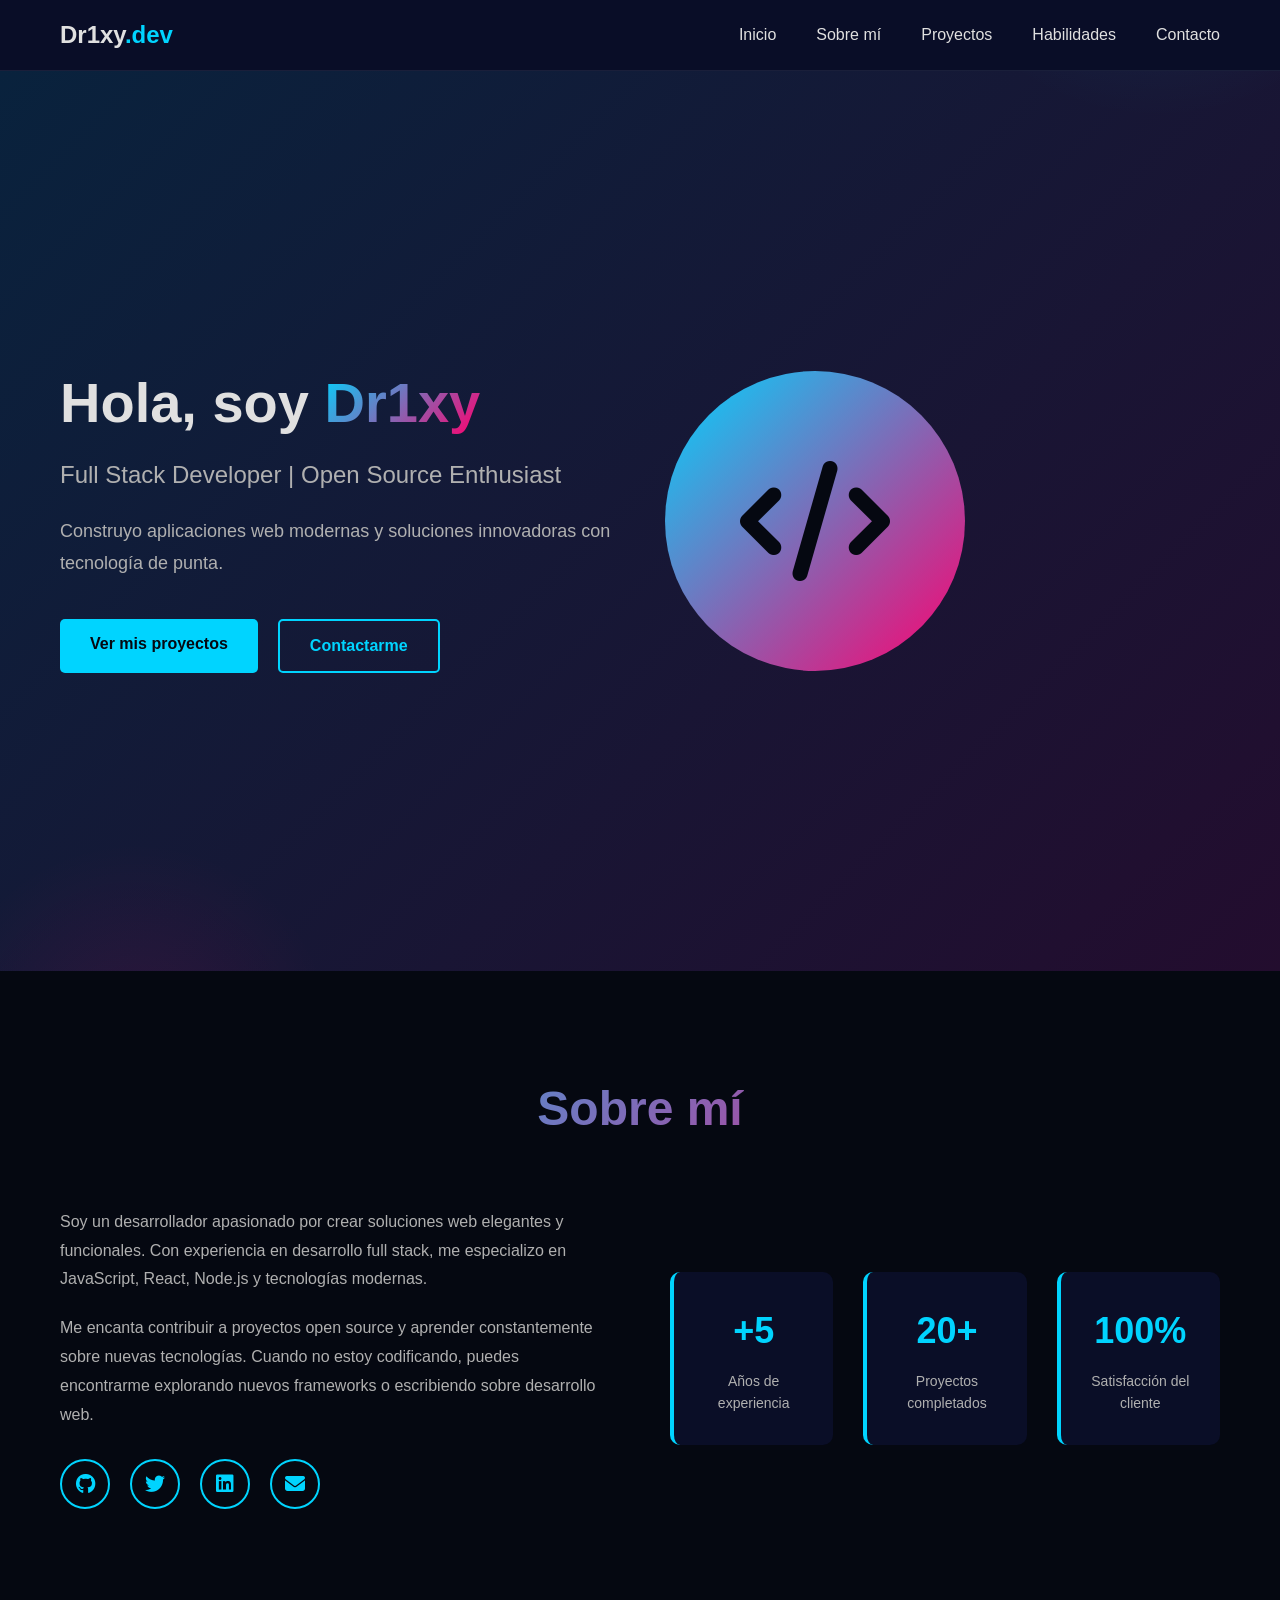
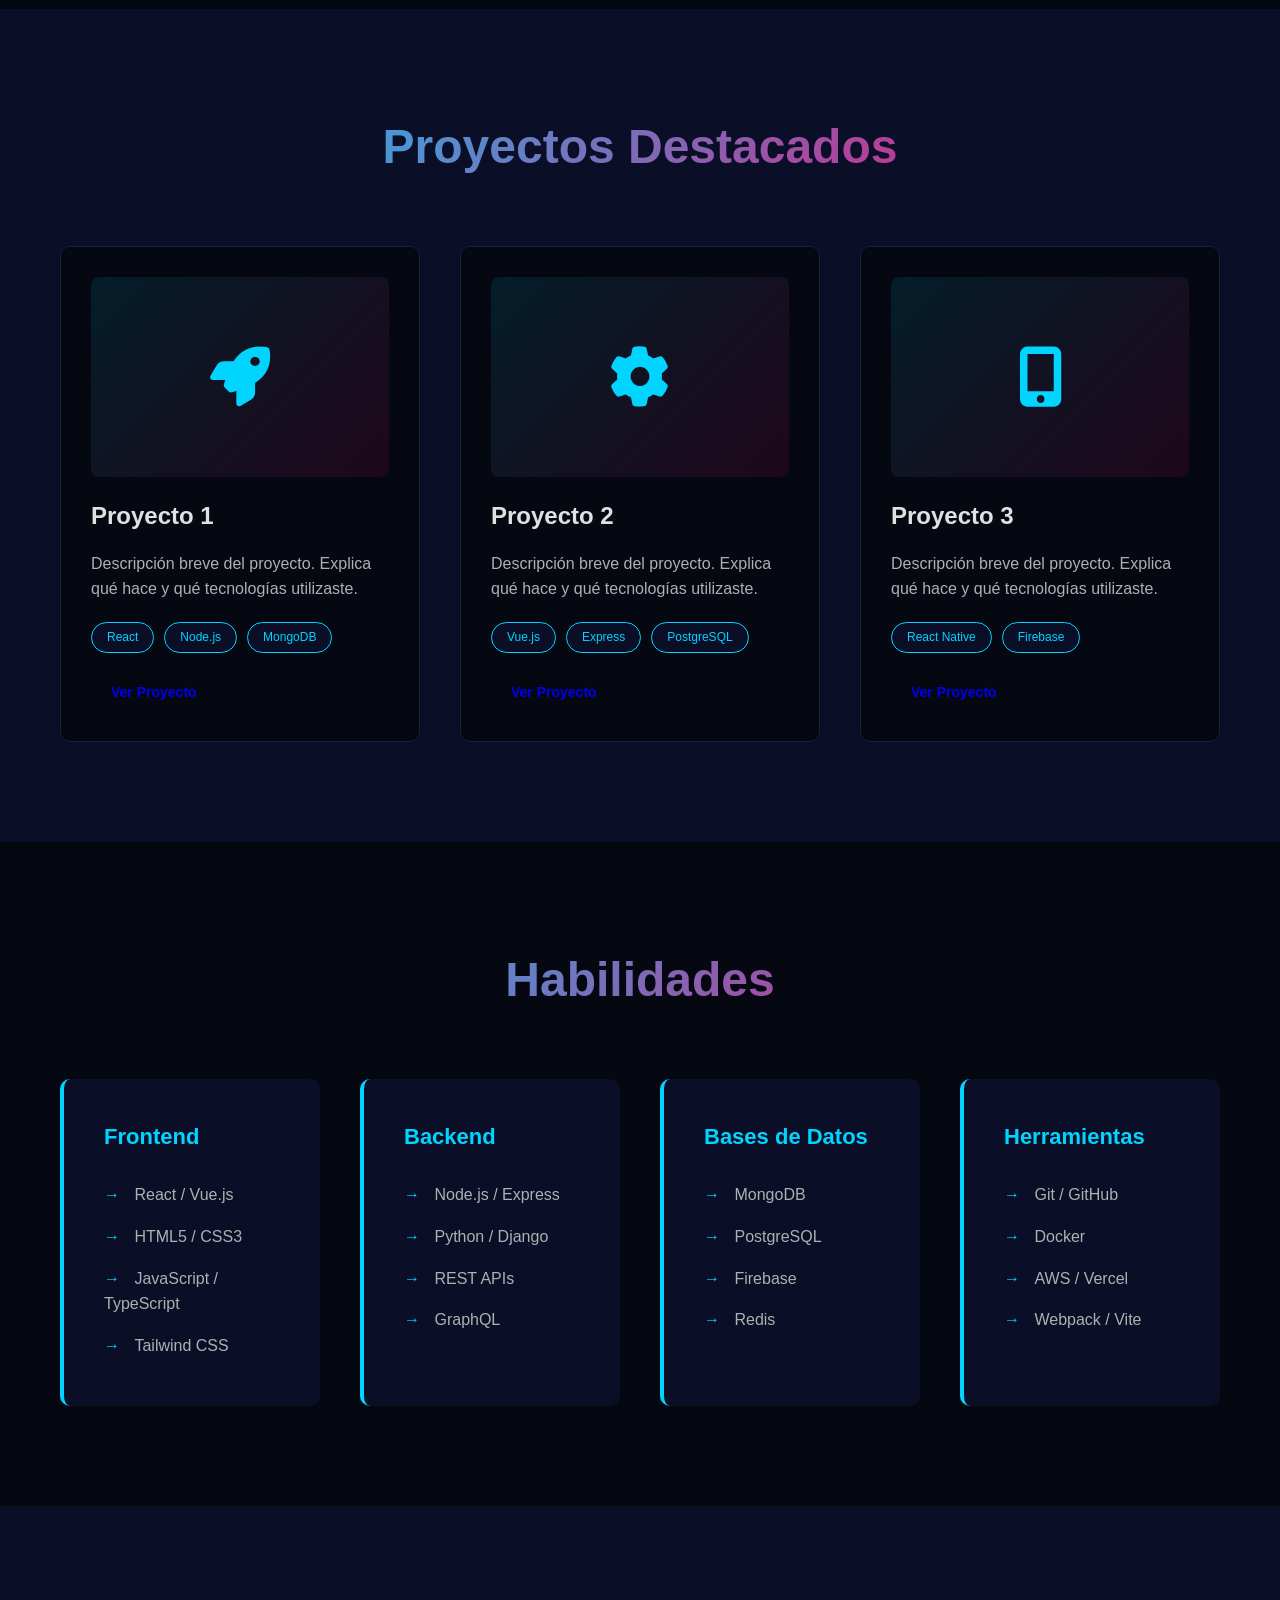
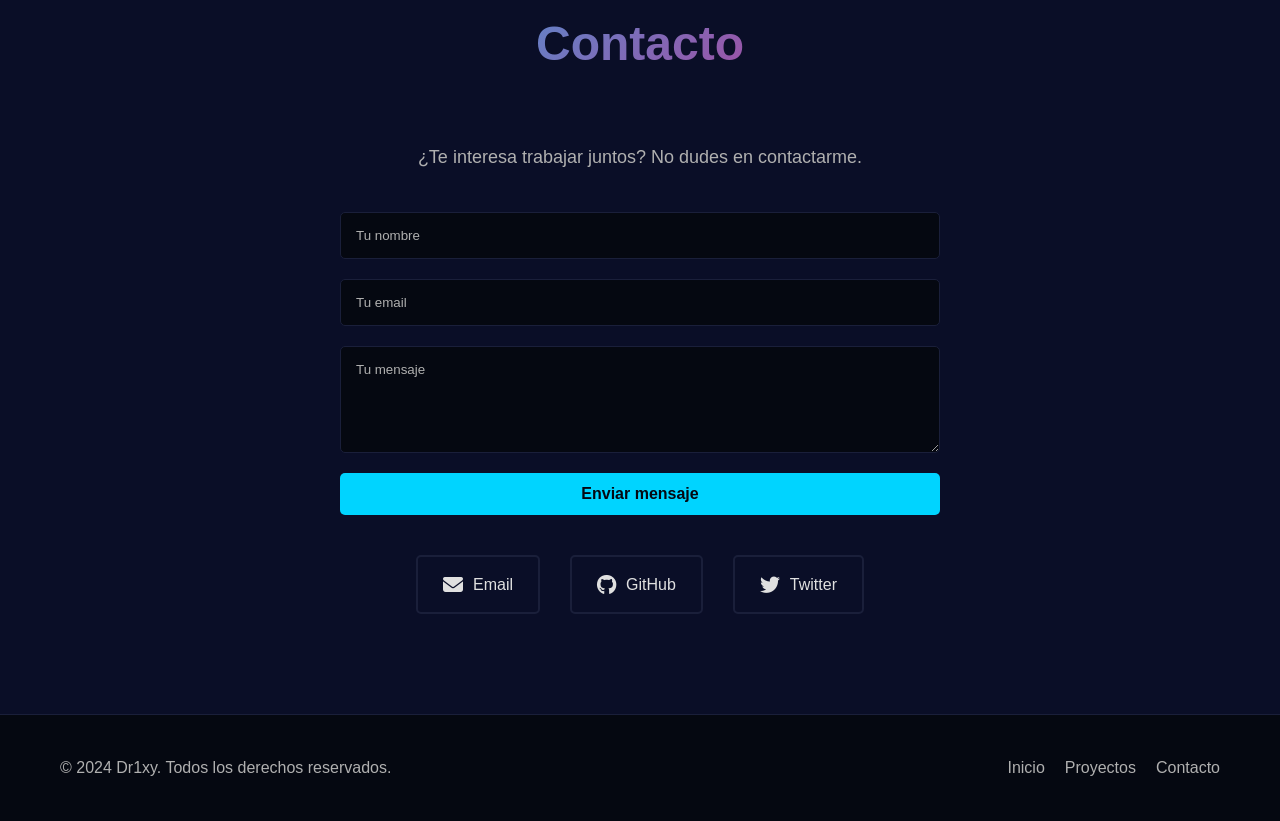
==== index.html @ e3af2b36 "Add main portfolio index.html page" ====
<!DOCTYPE html>
<html lang="es">
<head>
    <meta charset="UTF-8">
    <meta name="viewport" content="width=device-width, initial-scale=1.0">
    <title>Dr1xy - Dev Portfolio</title>
    <link rel="stylesheet" href="styles.css">
    <link rel="stylesheet" href="https://cdnjs.cloudflare.com/ajax/libs/font-awesome/6.4.0/css/all.min.css">
</head>
<body>
    <!-- Navbar -->
    <nav class="navbar">
        <div class="container">
            <div class="logo">
                <a href="#home">Dr1xy<span>.dev</span></a>
            </div>
            <ul class="nav-menu">
                <li><a href="#home">Inicio</a></li>
                <li><a href="#about">Sobre mí</a></li>
                <li><a href="#projects">Proyectos</a></li>
                <li><a href="#skills">Habilidades</a></li>
                <li><a href="#contact">Contacto</a></li>
            </ul>
            <div class="hamburger">
                <span></span>
                <span></span>
                <span></span>
            </div>
        </div>
    </nav>

    <!-- Hero Section -->
    <section id="home" class="hero">
        <div class="container">
            <div class="hero-content">
                <h1>Hola, soy <span>Dr1xy</span></h1>
                <p class="tagline">Full Stack Developer | Open Source Enthusiast</p>
                <p class="description">Construyo aplicaciones web modernas y soluciones innovadoras con tecnología de punta.</p>
                <div class="hero-buttons">
                    <a href="#projects" class="btn btn-primary">Ver mis proyectos</a>
                    <a href="#contact" class="btn btn-secondary">Contactarme</a>
                </div>
            </div>
            <div class="hero-image">
                <div class="avatar">
                    <i class="fas fa-code"></i>
                </div>
            </div>
        </div>
    </section>

    <!-- About Section -->
    <section id="about" class="about">
        <div class="container">
            <h2>Sobre mí</h2>
            <div class="about-content">
                <div class="about-text">
                    <p>Soy un desarrollador apasionado por crear soluciones web elegantes y funcionales. Con experiencia en desarrollo full stack, me especializo en JavaScript, React, Node.js y tecnologías modernas.</p>
                    <p>Me encanta contribuir a proyectos open source y aprender constantemente sobre nuevas tecnologías. Cuando no estoy codificando, puedes encontrarme explorando nuevos frameworks o escribiendo sobre desarrollo web.</p>
                    <div class="social-links">
                        <a href="https://github.com/Dr1xyDev" target="_blank" title="GitHub">
                            <i class="fab fa-github"></i>
                        </a>
                        <a href="https://twitter.com" target="_blank" title="Twitter">
                            <i class="fab fa-twitter"></i>
                        </a>
                        <a href="https://linkedin.com" target="_blank" title="LinkedIn">
                            <i class="fab fa-linkedin"></i>
                        </a>
                        <a href="mailto:tu-email@ejemplo.com" title="Email">
                            <i class="fas fa-envelope"></i>
                        </a>
                    </div>
                </div>
                <div class="about-image">
                    <div class="stats">
                        <div class="stat-item">
                            <h3>+5</h3>
                            <p>Años de experiencia</p>
                        </div>
                        <div class="stat-item">
                            <h3>20+</h3>
                            <p>Proyectos completados</p>
                        </div>
                        <div class="stat-item">
                            <h3>100%</h3>
                            <p>Satisfacción del cliente</p>
                        </div>
                    </div>
                </div>
            </div>
        </div>
    </section>

    <!-- Projects Section -->
    <section id="projects" class="projects">
        <div class="container">
            <h2>Proyectos Destacados</h2>
            <div class="projects-grid">
                <div class="project-card">
                    <div class="project-image">
                        <i class="fas fa-rocket"></i>
                    </div>
                    <h3>Proyecto 1</h3>
                    <p>Descripción breve del proyecto. Explica qué hace y qué tecnologías utilizaste.</p>
                    <div class="project-tags">
                        <span class="tag">React</span>
                        <span class="tag">Node.js</span>
                        <span class="tag">MongoDB</span>
                    </div>
                    <a href="#" class="btn btn-small">Ver Proyecto</a>
                </div>

                <div class="project-card">
                    <div class="project-image">
                        <i class="fas fa-cog"></i>
                    </div>
                    <h3>Proyecto 2</h3>
                    <p>Descripción breve del proyecto. Explica qué hace y qué tecnologías utilizaste.</p>
                    <div class="project-tags">
                        <span class="tag">Vue.js</span>
                        <span class="tag">Express</span>
                        <span class="tag">PostgreSQL</span>
                    </div>
                    <a href="#" class="btn btn-small">Ver Proyecto</a>
                </div>

                <div class="project-card">
                    <div class="project-image">
                        <i class="fas fa-mobile-alt"></i>
                    </div>
                    <h3>Proyecto 3</h3>
                    <p>Descripción breve del proyecto. Explica qué hace y qué tecnologías utilizaste.</p>
                    <div class="project-tags">
                        <span class="tag">React Native</span>
                        <span class="tag">Firebase</span>
                    </div>
                    <a href="#" class="btn btn-small">Ver Proyecto</a>
                </div>
            </div>
        </div>
    </section>

    <!-- Skills Section -->
    <section id="skills" class="skills">
        <div class="container">
            <h2>Habilidades</h2>
            <div class="skills-grid">
                <div class="skill-category">
                    <h3>Frontend</h3>
                    <ul>
                        <li>React / Vue.js</li>
                        <li>HTML5 / CSS3</li>
                        <li>JavaScript / TypeScript</li>
                        <li>Tailwind CSS</li>
                    </ul>
                </div>
                <div class="skill-category">
                    <h3>Backend</h3>
                    <ul>
                        <li>Node.js / Express</li>
                        <li>Python / Django</li>
                        <li>REST APIs</li>
                        <li>GraphQL</li>
                    </ul>
                </div>
                <div class="skill-category">
                    <h3>Bases de Datos</h3>
                    <ul>
                        <li>MongoDB</li>
                        <li>PostgreSQL</li>
                        <li>Firebase</li>
                        <li>Redis</li>
                    </ul>
                </div>
                <div class="skill-category">
                    <h3>Herramientas</h3>
                    <ul>
                        <li>Git / GitHub</li>
                        <li>Docker</li>
                        <li>AWS / Vercel</li>
                        <li>Webpack / Vite</li>
                    </ul>
                </div>
            </div>
        </div>
    </section>

    <!-- Contact Section -->
    <section id="contact" class="contact">
        <div class="container">
            <h2>Contacto</h2>
            <div class="contact-content">
                <p>¿Te interesa trabajar juntos? No dudes en contactarme.</p>
                <form class="contact-form" id="contactForm">
                    <input type="text" placeholder="Tu nombre" required>
                    <input type="email" placeholder="Tu email" required>
                    <textarea placeholder="Tu mensaje" rows="5" required></textarea>
                    <button type="submit" class="btn btn-primary">Enviar mensaje</button>
                </form>
                <div class="contact-links">
                    <a href="mailto:tu-email@ejemplo.com">
                        <i class="fas fa-envelope"></i> Email
                    </a>
                    <a href="https://github.com/Dr1xyDev" target="_blank">
                        <i class="fab fa-github"></i> GitHub
                    </a>
                    <a href="https://twitter.com" target="_blank">
                        <i class="fab fa-twitter"></i> Twitter
                    </a>
                </div>
            </div>
        </div>
    </section>

    <!-- Footer -->
    <footer class="footer">
        <div class="container">
            <p>&copy; 2024 Dr1xy. Todos los derechos reservados.</p>
            <div class="footer-links">
                <a href="#home">Inicio</a>
                <a href="#projects">Proyectos</a>
                <a href="#contact">Contacto</a>
            </div>
        </div>
    </footer>

    <script src="script.js"></script>
</body>
</html>
---- styles.css ----
/* Root Variables */
:root {
    --primary-color: #00d4ff;
    --secondary-color: #ff006e;
    --dark-bg: #0a0e27;
    --darker-bg: #050811;
    --text-light: #e0e0e0;
    --text-lighter: #b0b0b0;
    --border-color: #1a1f3a;
    --accent: #00d4ff;
    --transition: all 0.3s ease;
}

/* Reset */
* {
    margin: 0;
    padding: 0;
    box-sizing: border-box;
}

html {
    scroll-behavior: smooth;
}

body {
    font-family: 'Segoe UI', Tahoma, Geneva, Verdana, sans-serif;
    background-color: var(--dark-bg);
    color: var(--text-light);
    line-height: 1.6;
    overflow-x: hidden;
}

.container {
    max-width: 1200px;
    margin: 0 auto;
    padding: 0 20px;
}

/* Navbar */
.navbar {
    background: rgba(10, 14, 39, 0.95);
    backdrop-filter: blur(10px);
    border-bottom: 1px solid var(--border-color);
    position: sticky;
    top: 0;
    z-index: 100;
}

.navbar .container {
    display: flex;
    justify-content: space-between;
    align-items: center;
    height: 70px;
}

.logo a {
    font-size: 24px;
    font-weight: bold;
    color: var(--text-light);
    text-decoration: none;
    transition: var(--transition);
}

.logo a span {
    color: var(--primary-color);
}

.logo a:hover {
    color: var(--primary-color);
}

.nav-menu {
    display: flex;
    list-style: none;
    gap: 40px;
}

.nav-menu a {
    color: var(--text-light);
    text-decoration: none;
    transition: var(--transition);
    position: relative;
}

.nav-menu a:hover {
    color: var(--primary-color);
}

.nav-menu a::after {
    content: '';
    position: absolute;
    bottom: -5px;
    left: 0;
    width: 0;
    height: 2px;
    background-color: var(--primary-color);
    transition: var(--transition);
}

.nav-menu a:hover::after {
    width: 100%;
}

.hamburger {
    display: none;
    flex-direction: column;
    cursor: pointer;
}

.hamburger span {
    width: 25px;
    height: 3px;
    background-color: var(--primary-color);
    margin: 5px 0;
    transition: var(--transition);
    border-radius: 3px;
}

/* Hero Section */
.hero {
    min-height: 100vh;
    display: flex;
    align-items: center;
    padding: 100px 0;
    background: linear-gradient(135deg, rgba(0, 212, 255, 0.1) 0%, rgba(255, 0, 110, 0.1) 100%);
    position: relative;
    overflow: hidden;
}

.hero::before {
    content: '';
    position: absolute;
    top: -50%;
    right: -10%;
    width: 500px;
    height: 500px;
    background: radial-gradient(circle, rgba(0, 212, 255, 0.1) 0%, transparent 70%);
    border-radius: 50%;
    animation: float 6s ease-in-out infinite;
}

.hero::after {
    content: '';
    position: absolute;
    bottom: -30%;
    left: -5%;
    width: 400px;
    height: 400px;
    background: radial-gradient(circle, rgba(255, 0, 110, 0.1) 0%, transparent 70%);
    border-radius: 50%;
    animation: float 8s ease-in-out infinite reverse;
}

.hero .container {
    display: grid;
    grid-template-columns: 1fr 1fr;
    align-items: center;
    gap: 50px;
    position: relative;
    z-index: 1;
}

.hero-content h1 {
    font-size: 56px;
    margin-bottom: 20px;
    line-height: 1.2;
}

.hero-content h1 span {
    background: linear-gradient(135deg, var(--primary-color), var(--secondary-color));
    -webkit-background-clip: text;
    -webkit-text-fill-color: transparent;
    background-clip: text;
}

.tagline {
    font-size: 24px;
    color: var(--text-lighter);
    margin-bottom: 20px;
}

.description {
    font-size: 18px;
    color: var(--text-lighter);
    margin-bottom: 40px;
    line-height: 1.8;
}

.hero-buttons {
    display: flex;
    gap: 20px;
    flex-wrap: wrap;
}

.btn {
    padding: 12px 30px;
    font-size: 16px;
    border: none;
    border-radius: 5px;
    cursor: pointer;
    text-decoration: none;
    transition: var(--transition);
    display: inline-block;
    font-weight: 600;
}

.btn-primary {
    background-color: var(--primary-color);
    color: var(--darker-bg);
}

.btn-primary:hover {
    transform: translateY(-3px);
    box-shadow: 0 10px 30px rgba(0, 212, 255, 0.3);
}

.btn-secondary {
    background-color: transparent;
    color: var(--primary-color);
    border: 2px solid var(--primary-color);
}

.btn-secondary:hover {
    background-color: var(--primary-color);
    color: var(--darker-bg);
    transform: translateY(-3px);
}

.btn-small {
    padding: 8px 20px;
    font-size: 14px;
}

.avatar {
    width: 300px;
    height: 300px;
    background: linear-gradient(135deg, var(--primary-color), var(--secondary-color));
    border-radius: 50%;
    display: flex;
    align-items: center;
    justify-content: center;
    font-size: 120px;
    color: var(--darker-bg);
    animation: float 3s ease-in-out infinite;
}

@keyframes float {
    0%, 100% { transform: translateY(0px); }
    50% { transform: translateY(-20px); }
}

/* About Section */
.about {
    padding: 100px 0;
    background-color: var(--darker-bg);
}

.about .container > h2,
.projects .container > h2,
.skills .container > h2,
.contact .container > h2 {
    font-size: 48px;
    margin-bottom: 60px;
    text-align: center;
    background: linear-gradient(135deg, var(--primary-color), var(--secondary-color));
    -webkit-background-clip: text;
    -webkit-text-fill-color: transparent;
    background-clip: text;
}

.about-content {
    display: grid;
    grid-template-columns: 1fr 1fr;
    gap: 60px;
    align-items: center;
}

.about-text p {
    font-size: 16px;
    color: var(--text-lighter);
    margin-bottom: 20px;
    line-height: 1.8;
}

.social-links {
    display: flex;
    gap: 20px;
    margin-top: 30px;
}

.social-links a {
    width: 50px;
    height: 50px;
    border: 2px solid var(--primary-color);
    border-radius: 50%;
    display: flex;
    align-items: center;
    justify-content: center;
    color: var(--primary-color);
    transition: var(--transition);
    text-decoration: none;
    font-size: 20px;
}

.social-links a:hover {
    background-color: var(--primary-color);
    color: var(--darker-bg);
    transform: translateY(-5px);
}

.stats {
    display: grid;
    grid-template-columns: 1fr 1fr 1fr;
    gap: 30px;
}

.stat-item {
    background-color: var(--dark-bg);
    padding: 30px;
    border-radius: 10px;
    border-left: 4px solid var(--primary-color);
    text-align: center;
}

.stat-item h3 {
    font-size: 36px;
    color: var(--primary-color);
    margin-bottom: 10px;
}

.stat-item p {
    color: var(--text-lighter);
    font-size: 14px;
}

/* Projects Section */
.projects {
    padding: 100px 0;
    background-color: var(--dark-bg);
}

.projects-grid {
    display: grid;
    grid-template-columns: repeat(auto-fit, minmax(300px, 1fr));
    gap: 40px;
}

.project-card {
    background-color: var(--darker-bg);
    border: 1px solid var(--border-color);
    border-radius: 10px;
    padding: 30px;
    transition: var(--transition);
    display: flex;
    flex-direction: column;
}

.project-card:hover {
    border-color: var(--primary-color);
    transform: translateY(-10px);
    box-shadow: 0 20px 40px rgba(0, 212, 255, 0.2);
}

.project-image {
    width: 100%;
    height: 200px;
    background: linear-gradient(135deg, rgba(0, 212, 255, 0.1), rgba(255, 0, 110, 0.1));
    border-radius: 8px;
    display: flex;
    align-items: center;
    justify-content: center;
    font-size: 60px;
    color: var(--primary-color);
    margin-bottom: 20px;
}

.project-card h3 {
    font-size: 24px;
    margin-bottom: 15px;
    color: var(--text-light);
}

.project-card p {
    color: var(--text-lighter);
    margin-bottom: 20px;
    flex-grow: 1;
}

.project-tags {
    display: flex;
    flex-wrap: wrap;
    gap: 10px;
    margin-bottom: 20px;
}

.tag {
    background-color: var(--dark-bg);
    color: var(--primary-color);
    padding: 5px 15px;
    border-radius: 20px;
    font-size: 12px;
    border: 1px solid var(--primary-color);
}

/* Skills Section */
.skills {
    padding: 100px 0;
    background-color: var(--darker-bg);
}

.skills-grid {
    display: grid;
    grid-template-columns: repeat(auto-fit, minmax(250px, 1fr));
    gap: 40px;
}

.skill-category {
    background-color: var(--dark-bg);
    padding: 40px;
    border-radius: 10px;
    border-left: 4px solid var(--primary-color);
}

.skill-category h3 {
    font-size: 22px;
    margin-bottom: 20px;
    color: var(--primary-color);
}

.skill-category ul {
    list-style: none;
}

.skill-category li {
    color: var(--text-lighter);
    padding: 8px 0;
    font-size: 16px;
    transition: var(--transition);
}

.skill-category li:before {
    content: '→ ';
    color: var(--primary-color);
    font-weight: bold;
    margin-right: 10px;
}

.skill-category li:hover {
    color: var(--primary-color);
    padding-left: 10px;
}

/* Contact Section */
.contact {
    padding: 100px 0;
    background-color: var(--dark-bg);
}

.contact-content {
    max-width: 600px;
    margin: 0 auto;
    text-align: center;
}

.contact-content > p {
    font-size: 18px;
    color: var(--text-lighter);
    margin-bottom: 40px;
}

.contact-form {
    display: flex;
    flex-direction: column;
    gap: 20px;
    margin-bottom: 40px;
}

.contact-form input,
.contact-form textarea {
    background-color: var(--darker-bg);
    border: 1px solid var(--border-color);
    color: var(--text-light);
    padding: 15px;
    border-radius: 5px;
    font-family: inherit;
    transition: var(--transition);
}

.contact-form input:focus,
.contact-form textarea:focus {
    outline: none;
    border-color: var(--primary-color);
    box-shadow: 0 0 20px rgba(0, 212, 255, 0.2);
}

.contact-form input::placeholder,
.contact-form textarea::placeholder {
    color: var(--text-lighter);
}

.contact-links {
    display: flex;
    justify-content: center;
    gap: 30px;
    flex-wrap: wrap;
}

.contact-links a {
    color: var(--text-light);
    text-decoration: none;
    display: flex;
    align-items: center;
    gap: 10px;
    padding: 15px 25px;
    border: 2px solid var(--border-color);
    border-radius: 5px;
    transition: var(--transition);
}

.contact-links a:hover {
    border-color: var(--primary-color);
    color: var(--primary-color);
    transform: translateY(-3px);
}

.contact-links i {
    font-size: 20px;
}

/* Footer */
.footer {
    background-color: var(--darker-bg);
    border-top: 1px solid var(--border-color);
    padding: 40px 0;
    text-align: center;
}

.footer .container {
    display: flex;
    justify-content: space-between;
    align-items: center;
    flex-wrap: wrap;
    gap: 20px;
}

.footer p {
    color: var(--text-lighter);
}

.footer-links {
    display: flex;
    gap: 20px;
}

.footer-links a {
    color: var(--text-lighter);
    text-decoration: none;
    transition: var(--transition);
}

.footer-links a:hover {
    color: var(--primary-color);
}

/* Responsive Design */
@media (max-width: 768px) {
    .nav-menu {
        gap: 20px;
    }

    .nav-menu a {
        font-size: 14px;
    }

    .hero .container,
    .about-content {
        grid-template-columns: 1fr;
    }

    .hero-content h1 {
        font-size: 40px;
    }

    .tagline {
        font-size: 20px;
    }

    .avatar {
        width: 250px;
        height: 250px;
        font-size: 80px;
    }

    .about .container > h2,
    .projects .container > h2,
    .skills .container > h2,
    .contact .container > h2 {
        font-size: 36px;
    }

    .stats {
        grid-template-columns: 1fr;
    }

    .projects-grid {
        grid-template-columns: 1fr;
    }

    .hero-buttons {
        flex-direction: column;
    }

    .btn {
        width: 100%;
        text-align: center;
    }

    .footer .container {
        flex-direction: column;
    }

    .footer-links {
        width: 100%;
        justify-content: center;
    }
}

@media (max-width: 480px) {
    .hero-content h1 {
        font-size: 32px;
    }

    .tagline {
        font-size: 18px;
    }

    .avatar {
        width: 200px;
        height: 200px;
        font-size: 60px;
    }

    .nav-menu {
        display: none;
    }

    .hamburger {
        display: flex;
    }

    .description {
        font-size: 16px;
    }

    .social-links {
        gap: 15px;
    }

    .social-links a {
        width: 45px;
        height: 45px;
        font-size: 18px;
    }
}
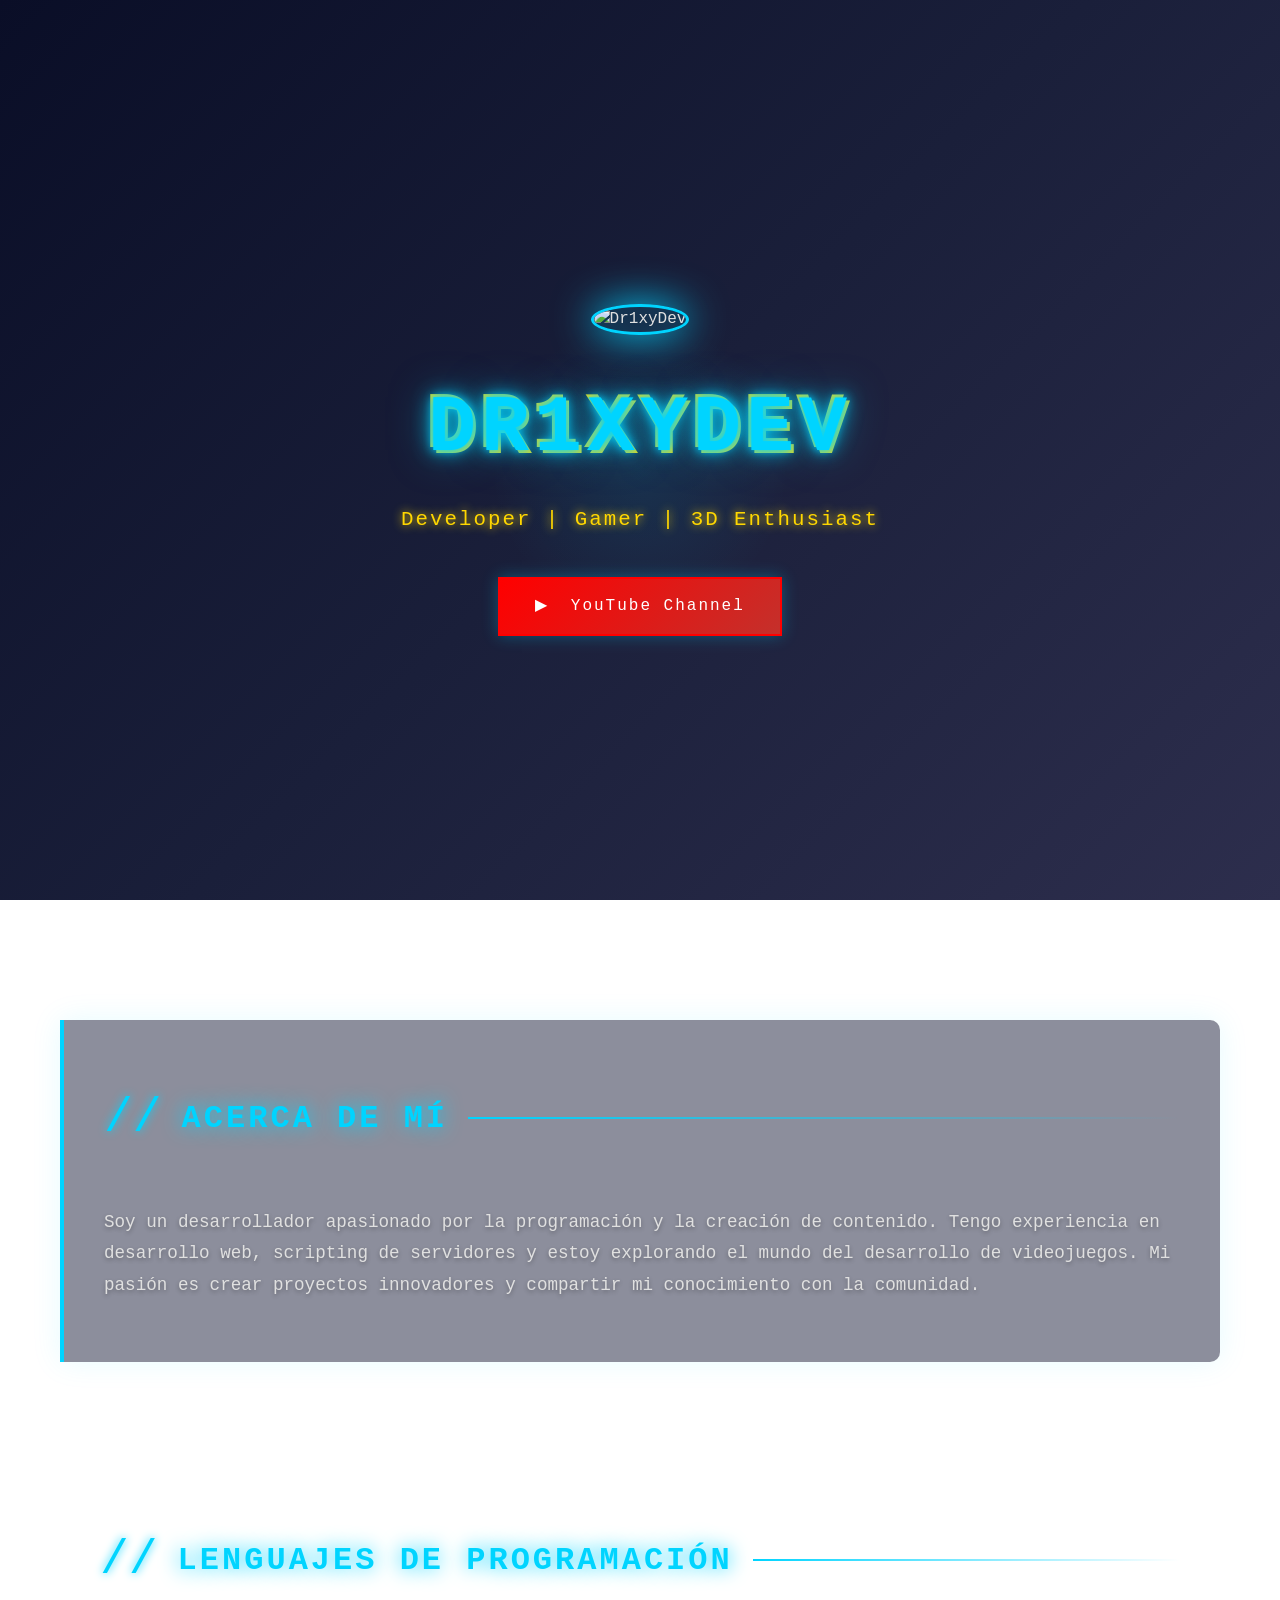
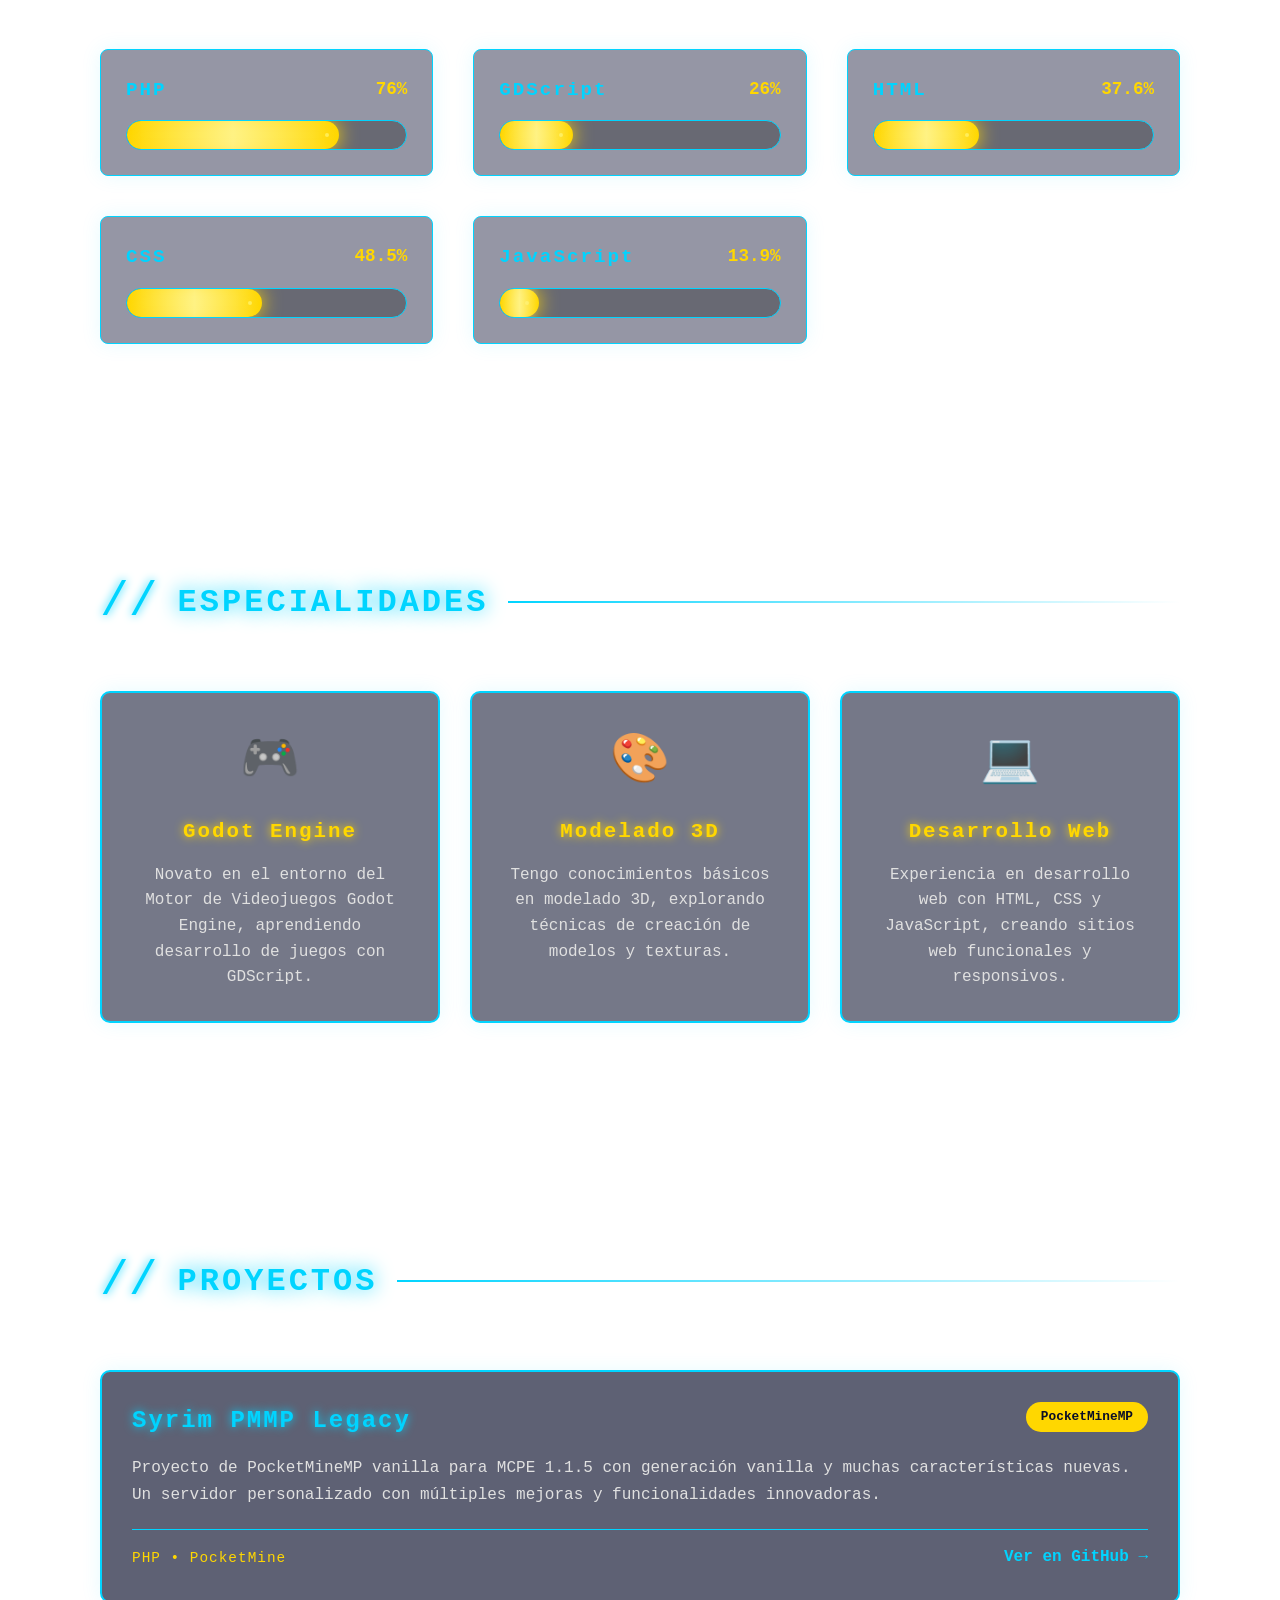
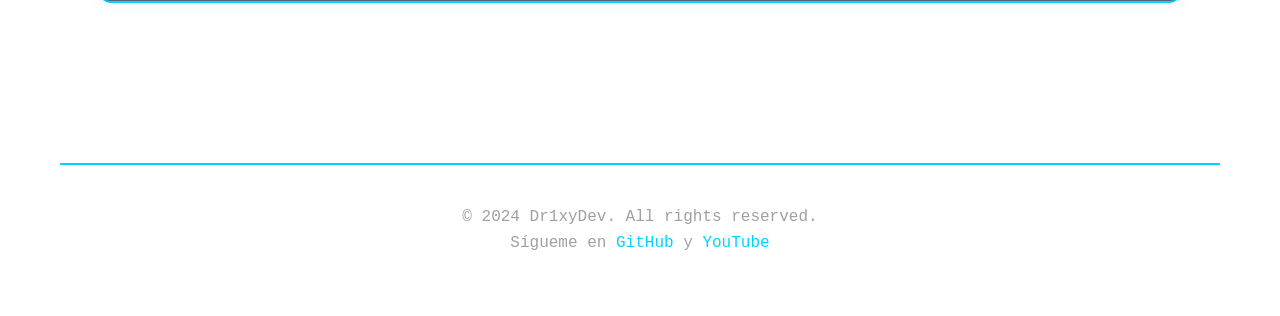
==== commit fc107387: "Create Dr1xyDev Dev Portfolio with cyberpunk theme and animations" ====
--- a/index.html
+++ b/index.html
@@ -3,228 +3,182 @@
 <head>
     <meta charset="UTF-8">
     <meta name="viewport" content="width=device-width, initial-scale=1.0">
-    <title>Dr1xy - Dev Portfolio</title>
+    <title>Dr1xyDev - Dev Portfolio</title>
     <link rel="stylesheet" href="styles.css">
-    <link rel="stylesheet" href="https://cdnjs.cloudflare.com/ajax/libs/font-awesome/6.4.0/css/all.min.css">
 </head>
 <body>
-    <!-- Navbar -->
-    <nav class="navbar">
-        <div class="container">
-            <div class="logo">
-                <a href="#home">Dr1xy<span>.dev</span></a>
-            </div>
-            <ul class="nav-menu">
-                <li><a href="#home">Inicio</a></li>
-                <li><a href="#about">Sobre mí</a></li>
-                <li><a href="#projects">Proyectos</a></li>
-                <li><a href="#skills">Habilidades</a></li>
-                <li><a href="#contact">Contacto</a></li>
-            </ul>
-            <div class="hamburger">
+    <!-- Loading Screen -->
+    <div class="loading-screen" id="loadingScreen">
+        <div class="loading-container">
+            <div class="loading-text">Cargando :)....</div>
+            <div class="loading-dots">
                 <span></span>
                 <span></span>
                 <span></span>
             </div>
         </div>
-    </nav>
+    </div>
 
-    <!-- Hero Section -->
-    <section id="home" class="hero">
-        <div class="container">
+    <!-- Main Content -->
+    <div class="container" id="mainContent" style="opacity: 0;">
+        <!-- Header/Hero Section -->
+        <header class="hero">
             <div class="hero-content">
-                <h1>Hola, soy <span>Dr1xy</span></h1>
-                <p class="tagline">Full Stack Developer | Open Source Enthusiast</p>
-                <p class="description">Construyo aplicaciones web modernas y soluciones innovadoras con tecnología de punta.</p>
-                <div class="hero-buttons">
-                    <a href="#projects" class="btn btn-primary">Ver mis proyectos</a>
-                    <a href="#contact" class="btn btn-secondary">Contactarme</a>
+                <div class="profile-section">
+                    <img src="https://avatars.githubusercontent.com/u/93453212?v=4" alt="Dr1xyDev" class="profile-pic">
+                    <h1 class="cyberpunk-title">DR1XYDEV</h1>
+                    <p class="subtitle">Developer | Gamer | 3D Enthusiast</p>
+                </div>
+                
+                <div class="social-buttons">
+                    <a href="https://www.youtube.com/@Dr1xyDev" target="_blank" class="btn youtube-btn">
+                        <span class="btn-icon">▶</span>
+                        YouTube Channel
+                    </a>
                 </div>
             </div>
-            <div class="hero-image">
-                <div class="avatar">
-                    <i class="fas fa-code"></i>
-                </div>
+        </header>
+
+        <!-- About Section -->
+        <section class="about" id="about">
+            <div class="section-title">
+                <span class="title-prefix">//</span>
+                <h2>ACERCA DE MÍ</h2>
             </div>
-        </div>
-    </section>
+            <div class="about-content">
+                <p>Soy un desarrollador apasionado por la programación y la creación de contenido. Tengo experiencia en desarrollo web, scripting de servidores y estoy explorando el mundo del desarrollo de videojuegos. Mi pasión es crear proyectos innovadores y compartir mi conocimiento con la comunidad.</p>
+            </div>
+        </section>
 
-    <!-- About Section -->
-    <section id="about" class="about">
-        <div class="container">
-            <h2>Sobre mí</h2>
-            <div class="about-content">
-                <div class="about-text">
-                    <p>Soy un desarrollador apasionado por crear soluciones web elegantes y funcionales. Con experiencia en desarrollo full stack, me especializo en JavaScript, React, Node.js y tecnologías modernas.</p>
-                    <p>Me encanta contribuir a proyectos open source y aprender constantemente sobre nuevas tecnologías. Cuando no estoy codificando, puedes encontrarme explorando nuevos frameworks o escribiendo sobre desarrollo web.</p>
-                    <div class="social-links">
-                        <a href="https://github.com/Dr1xyDev" target="_blank" title="GitHub">
-                            <i class="fab fa-github"></i>
-                        </a>
-                        <a href="https://twitter.com" target="_blank" title="Twitter">
-                            <i class="fab fa-twitter"></i>
-                        </a>
-                        <a href="https://linkedin.com" target="_blank" title="LinkedIn">
-                            <i class="fab fa-linkedin"></i>
-                        </a>
-                        <a href="mailto:tu-email@ejemplo.com" title="Email">
-                            <i class="fas fa-envelope"></i>
-                        </a>
+        <!-- Skills Section -->
+        <section class="skills" id="skills">
+            <div class="section-title">
+                <span class="title-prefix">//</span>
+                <h2>LENGUAJES DE PROGRAMACIÓN</h2>
+            </div>
+            
+            <div class="skills-grid">
+                <div class="skill-item">
+                    <div class="skill-header">
+                        <span class="skill-name">PHP</span>
+                        <span class="skill-percentage">76%</span>
+                    </div>
+                    <div class="skill-bar-container">
+                        <div class="skill-bar" style="--percentage: 76%">
+                            <div class="skill-particles"></div>
+                        </div>
                     </div>
                 </div>
-                <div class="about-image">
-                    <div class="stats">
-                        <div class="stat-item">
-                            <h3>+5</h3>
-                            <p>Años de experiencia</p>
+
+                <div class="skill-item">
+                    <div class="skill-header">
+                        <span class="skill-name">GDScript</span>
+                        <span class="skill-percentage">26%</span>
+                    </div>
+                    <div class="skill-bar-container">
+                        <div class="skill-bar" style="--percentage: 26%">
+                            <div class="skill-particles"></div>
                         </div>
-                        <div class="stat-item">
-                            <h3>20+</h3>
-                            <p>Proyectos completados</p>
+                    </div>
+                </div>
+
+                <div class="skill-item">
+                    <div class="skill-header">
+                        <span class="skill-name">HTML</span>
+                        <span class="skill-percentage">37.6%</span>
+                    </div>
+                    <div class="skill-bar-container">
+                        <div class="skill-bar" style="--percentage: 37.6%">
+                            <div class="skill-particles"></div>
                         </div>
-                        <div class="stat-item">
-                            <h3>100%</h3>
-                            <p>Satisfacción del cliente</p>
+                    </div>
+                </div>
+
+                <div class="skill-item">
+                    <div class="skill-header">
+                        <span class="skill-name">CSS</span>
+                        <span class="skill-percentage">48.5%</span>
+                    </div>
+                    <div class="skill-bar-container">
+                        <div class="skill-bar" style="--percentage: 48.5%">
+                            <div class="skill-particles"></div>
+                        </div>
+                    </div>
+                </div>
+
+                <div class="skill-item">
+                    <div class="skill-header">
+                        <span class="skill-name">JavaScript</span>
+                        <span class="skill-percentage">13.9%</span>
+                    </div>
+                    <div class="skill-bar-container">
+                        <div class="skill-bar" style="--percentage: 13.9%">
+                            <div class="skill-particles"></div>
                         </div>
                     </div>
                 </div>
             </div>
-        </div>
-    </section>
+        </section>
 
-    <!-- Projects Section -->
-    <section id="projects" class="projects">
-        <div class="container">
-            <h2>Proyectos Destacados</h2>
-            <div class="projects-grid">
-                <div class="project-card">
-                    <div class="project-image">
-                        <i class="fas fa-rocket"></i>
-                    </div>
-                    <h3>Proyecto 1</h3>
-                    <p>Descripción breve del proyecto. Explica qué hace y qué tecnologías utilizaste.</p>
-                    <div class="project-tags">
-                        <span class="tag">React</span>
-                        <span class="tag">Node.js</span>
-                        <span class="tag">MongoDB</span>
-                    </div>
-                    <a href="#" class="btn btn-small">Ver Proyecto</a>
+        <!-- Expertise Section -->
+        <section class="expertise" id="expertise">
+            <div class="section-title">
+                <span class="title-prefix">//</span>
+                <h2>ESPECIALIDADES</h2>
+            </div>
+            
+            <div class="expertise-grid">
+                <div class="expertise-card">
+                    <div class="expertise-icon">🎮</div>
+                    <h3>Godot Engine</h3>
+                    <p>Novato en el entorno del Motor de Videojuegos Godot Engine, aprendiendo desarrollo de juegos con GDScript.</p>
                 </div>
 
-                <div class="project-card">
-                    <div class="project-image">
-                        <i class="fas fa-cog"></i>
-                    </div>
-                    <h3>Proyecto 2</h3>
-                    <p>Descripción breve del proyecto. Explica qué hace y qué tecnologías utilizaste.</p>
-                    <div class="project-tags">
-                        <span class="tag">Vue.js</span>
-                        <span class="tag">Express</span>
-                        <span class="tag">PostgreSQL</span>
-                    </div>
-                    <a href="#" class="btn btn-small">Ver Proyecto</a>
+                <div class="expertise-card">
+                    <div class="expertise-icon">🎨</div>
+                    <h3>Modelado 3D</h3>
+                    <p>Tengo conocimientos básicos en modelado 3D, explorando técnicas de creación de modelos y texturas.</p>
                 </div>
 
-                <div class="project-card">
-                    <div class="project-image">
-                        <i class="fas fa-mobile-alt"></i>
-                    </div>
-                    <h3>Proyecto 3</h3>
-                    <p>Descripción breve del proyecto. Explica qué hace y qué tecnologías utilizaste.</p>
-                    <div class="project-tags">
-                        <span class="tag">React Native</span>
-                        <span class="tag">Firebase</span>
-                    </div>
-                    <a href="#" class="btn btn-small">Ver Proyecto</a>
+                <div class="expertise-card">
+                    <div class="expertise-icon">💻</div>
+                    <h3>Desarrollo Web</h3>
+                    <p>Experiencia en desarrollo web con HTML, CSS y JavaScript, creando sitios web funcionales y responsivos.</p>
                 </div>
             </div>
-        </div>
-    </section>
+        </section>
 
-    <!-- Skills Section -->
-    <section id="skills" class="skills">
-        <div class="container">
-            <h2>Habilidades</h2>
-            <div class="skills-grid">
-                <div class="skill-category">
-                    <h3>Frontend</h3>
-                    <ul>
-                        <li>React / Vue.js</li>
-                        <li>HTML5 / CSS3</li>
-                        <li>JavaScript / TypeScript</li>
-                        <li>Tailwind CSS</li>
-                    </ul>
-                </div>
-                <div class="skill-category">
-                    <h3>Backend</h3>
-                    <ul>
-                        <li>Node.js / Express</li>
-                        <li>Python / Django</li>
-                        <li>REST APIs</li>
-                        <li>GraphQL</li>
-                    </ul>
-                </div>
-                <div class="skill-category">
-                    <h3>Bases de Datos</h3>
-                    <ul>
-                        <li>MongoDB</li>
-                        <li>PostgreSQL</li>
-                        <li>Firebase</li>
-                        <li>Redis</li>
-                    </ul>
-                </div>
-                <div class="skill-category">
-                    <h3>Herramientas</h3>
-                    <ul>
-                        <li>Git / GitHub</li>
-                        <li>Docker</li>
-                        <li>AWS / Vercel</li>
-                        <li>Webpack / Vite</li>
-                    </ul>
-                </div>
+        <!-- Projects Section -->
+        <section class="projects" id="projects">
+            <div class="section-title">
+                <span class="title-prefix">//</span>
+                <h2>PROYECTOS</h2>
             </div>
-        </div>
-    </section>
 
-    <!-- Contact Section -->
-    <section id="contact" class="contact">
-        <div class="container">
-            <h2>Contacto</h2>
-            <div class="contact-content">
-                <p>¿Te interesa trabajar juntos? No dudes en contactarme.</p>
-                <form class="contact-form" id="contactForm">
-                    <input type="text" placeholder="Tu nombre" required>
-                    <input type="email" placeholder="Tu email" required>
-                    <textarea placeholder="Tu mensaje" rows="5" required></textarea>
-                    <button type="submit" class="btn btn-primary">Enviar mensaje</button>
-                </form>
-                <div class="contact-links">
-                    <a href="mailto:tu-email@ejemplo.com">
-                        <i class="fas fa-envelope"></i> Email
-                    </a>
-                    <a href="https://github.com/Dr1xyDev" target="_blank">
-                        <i class="fab fa-github"></i> GitHub
-                    </a>
-                    <a href="https://twitter.com" target="_blank">
-                        <i class="fab fa-twitter"></i> Twitter
-                    </a>
-                </div>
+            <div class="projects-grid">
+                <a href="https://github.com/Dr1xyDev/Syrim-PMMP-Legacy" target="_blank" class="project-card">
+                    <div class="project-header">
+                        <h3>Syrim PMMP Legacy</h3>
+                        <span class="project-tag">PocketMineMP</span>
+                    </div>
+                    <div class="project-description">
+                        <p>Proyecto de PocketMineMP vanilla para MCPE 1.1.5 con generación vanilla y muchas características nuevas. Un servidor personalizado con múltiples mejoras y funcionalidades innovadoras.</p>
+                    </div>
+                    <div class="project-footer">
+                        <span class="tech-stack">PHP • PocketMine</span>
+                        <span class="github-link">Ver en GitHub →</span>
+                    </div>
+                </a>
             </div>
-        </div>
-    </section>
+        </section>
 
-    <!-- Footer -->
-    <footer class="footer">
-        <div class="container">
-            <p>&copy; 2024 Dr1xy. Todos los derechos reservados.</p>
-            <div class="footer-links">
-                <a href="#home">Inicio</a>
-                <a href="#projects">Proyectos</a>
-                <a href="#contact">Contacto</a>
-            </div>
-        </div>
-    </footer>
+        <!-- Footer -->
+        <footer class="footer">
+            <p>© 2024 Dr1xyDev. All rights reserved.</p>
+            <p>Sígueme en <a href="https://github.com/Dr1xyDev">GitHub</a> y <a href="https://www.youtube.com/@Dr1xyDev">YouTube</a></p>
+        </footer>
+    </div>
 
     <script src="script.js"></script>
 </body>
-</html>
+</html>
--- a/styles.css
+++ b/styles.css
@@ -1,17 +1,15 @@
-/* Root Variables */
 :root {
-    --primary-color: #00d4ff;
-    --secondary-color: #ff006e;
-    --dark-bg: #0a0e27;
-    --darker-bg: #050811;
-    --text-light: #e0e0e0;
-    --text-lighter: #b0b0b0;
-    --border-color: #1a1f3a;
+    --primary: #0a0e27;
+    --secondary: #1a1f3a;
+    --tertiary: #2d2e4d;
     --accent: #00d4ff;
-    --transition: all 0.3s ease;
-}
-
-/* Reset */
+    --accent-light: #00f0ff;
+    --gold: #ffd700;
+    --gold-light: #ffed4e;
+    --text: #e0e0e0;
+    --text-muted: #a0a0a0;
+}
+
 * {
     margin: 0;
     padding: 0;
@@ -23,106 +21,92 @@
 }
 
 body {
-    font-family: 'Segoe UI', Tahoma, Geneva, Verdana, sans-serif;
-    background-color: var(--dark-bg);
-    color: var(--text-light);
+    font-family: 'Courier New', 'Courier', monospace;
+    background: linear-gradient(135deg, var(--primary) 0%, var(--secondary) 50%, var(--tertiary) 100%);
+    background-attachment: fixed;
+    color: var(--text);
     line-height: 1.6;
     overflow-x: hidden;
 }
 
+/* Loading Screen */
+.loading-screen {
+    position: fixed;
+    top: 0;
+    left: 0;
+    width: 100%;
+    height: 100%;
+    background: linear-gradient(135deg, var(--primary) 0%, var(--secondary) 100%);
+    display: flex;
+    justify-content: center;
+    align-items: center;
+    z-index: 9999;
+    animation: fadeOutLoad 0.6s ease-out 2s forwards;
+}
+
+.loading-container {
+    text-align: center;
+}
+
+.loading-text {
+    font-size: 2.5rem;
+    font-weight: bold;
+    color: var(--accent);
+    text-shadow: 0 0 20px var(--accent), 0 0 40px var(--accent);
+    margin-bottom: 20px;
+    letter-spacing: 3px;
+    animation: glitch 0.3s infinite;
+}
+
+.loading-dots {
+    display: flex;
+    justify-content: center;
+    gap: 10px;
+}
+
+.loading-dots span {
+    width: 12px;
+    height: 12px;
+    background: var(--accent);
+    border-radius: 50%;
+    animation: bounce 1.4s infinite;
+    box-shadow: 0 0 10px var(--accent);
+}
+
+.loading-dots span:nth-child(2) {
+    animation-delay: 0.2s;
+}
+
+.loading-dots span:nth-child(3) {
+    animation-delay: 0.4s;
+}
+
+@keyframes bounce {
+    0%, 80%, 100% { transform: scale(0); }
+    40% { transform: scale(1); }
+}
+
+@keyframes fadeOutLoad {
+    to {
+        opacity: 0;
+        pointer-events: none;
+    }
+}
+
+/* Main Container */
 .container {
     max-width: 1200px;
     margin: 0 auto;
-    padding: 0 20px;
-}
-
-/* Navbar */
-.navbar {
-    background: rgba(10, 14, 39, 0.95);
-    backdrop-filter: blur(10px);
-    border-bottom: 1px solid var(--border-color);
-    position: sticky;
-    top: 0;
-    z-index: 100;
-}
-
-.navbar .container {
-    display: flex;
-    justify-content: space-between;
-    align-items: center;
-    height: 70px;
-}
-
-.logo a {
-    font-size: 24px;
-    font-weight: bold;
-    color: var(--text-light);
-    text-decoration: none;
-    transition: var(--transition);
-}
-
-.logo a span {
-    color: var(--primary-color);
-}
-
-.logo a:hover {
-    color: var(--primary-color);
-}
-
-.nav-menu {
-    display: flex;
-    list-style: none;
-    gap: 40px;
-}
-
-.nav-menu a {
-    color: var(--text-light);
-    text-decoration: none;
-    transition: var(--transition);
-    position: relative;
-}
-
-.nav-menu a:hover {
-    color: var(--primary-color);
-}
-
-.nav-menu a::after {
-    content: '';
-    position: absolute;
-    bottom: -5px;
-    left: 0;
-    width: 0;
-    height: 2px;
-    background-color: var(--primary-color);
-    transition: var(--transition);
-}
-
-.nav-menu a:hover::after {
-    width: 100%;
-}
-
-.hamburger {
-    display: none;
-    flex-direction: column;
-    cursor: pointer;
-}
-
-.hamburger span {
-    width: 25px;
-    height: 3px;
-    background-color: var(--primary-color);
-    margin: 5px 0;
-    transition: var(--transition);
-    border-radius: 3px;
-}
-
-/* Hero Section */
+    padding: 20px;
+    transition: opacity 0.6s ease-out;
+}
+
+/* Header/Hero */
 .hero {
     min-height: 100vh;
     display: flex;
     align-items: center;
-    padding: 100px 0;
-    background: linear-gradient(135deg, rgba(0, 212, 255, 0.1) 0%, rgba(255, 0, 110, 0.1) 100%);
+    justify-content: center;
     position: relative;
     overflow: hidden;
 }
@@ -130,118 +114,478 @@
 .hero::before {
     content: '';
     position: absolute;
-    top: -50%;
-    right: -10%;
-    width: 500px;
-    height: 500px;
+    width: 300px;
+    height: 300px;
     background: radial-gradient(circle, rgba(0, 212, 255, 0.1) 0%, transparent 70%);
     border-radius: 50%;
-    animation: float 6s ease-in-out infinite;
-}
-
-.hero::after {
+    top: 50%;
+    left: 50%;
+    transform: translate(-50%, -50%);
+    animation: pulse 4s infinite;
+}
+
+.hero-content {
+    text-align: center;
+    position: relative;
+    z-index: 1;
+    animation: slideUp 0.8s ease-out;
+}
+
+.profile-section {
+    margin-bottom: 40px;
+}
+
+.profile-pic {
+    width: 200px;
+    height: 200px;
+    border-radius: 50%;
+    border: 3px solid var(--accent);
+    margin-bottom: 30px;
+    box-shadow: 0 0 40px var(--accent), inset 0 0 40px rgba(0, 212, 255, 0.2);
+    animation: float 3s ease-in-out infinite;
+    object-fit: cover;
+}
+
+.cyberpunk-title {
+    font-size: clamp(2.5rem, 8vw, 5rem);
+    font-weight: bold;
+    color: var(--accent);
+    text-shadow: 
+        0 0 10px var(--accent),
+        0 0 20px var(--accent),
+        0 0 40px rgba(0, 212, 255, 0.5),
+        -3px -3px 0 var(--gold),
+        3px 3px 0 var(--gold);
+    letter-spacing: 5px;
+    margin-bottom: 10px;
+    animation: glitch 0.3s infinite;
+}
+
+.subtitle {
+    font-size: 1.3rem;
+    color: var(--gold);
+    letter-spacing: 2px;
+    text-shadow: 0 0 10px var(--gold);
+    margin-bottom: 40px;
+}
+
+.social-buttons {
+    display: flex;
+    justify-content: center;
+    gap: 20px;
+    flex-wrap: wrap;
+}
+
+.btn {
+    padding: 15px 35px;
+    border: 2px solid var(--accent);
+    background: transparent;
+    color: var(--accent);
+    text-decoration: none;
+    font-size: 1rem;
+    cursor: pointer;
+    font-family: 'Courier New', monospace;
+    letter-spacing: 2px;
+    position: relative;
+    overflow: hidden;
+    transition: all 0.3s ease;
+    box-shadow: 0 0 15px rgba(0, 212, 255, 0.3);
+}
+
+.btn::before {
     content: '';
     position: absolute;
-    bottom: -30%;
-    left: -5%;
-    width: 400px;
-    height: 400px;
-    background: radial-gradient(circle, rgba(255, 0, 110, 0.1) 0%, transparent 70%);
-    border-radius: 50%;
-    animation: float 8s ease-in-out infinite reverse;
-}
-
-.hero .container {
-    display: grid;
-    grid-template-columns: 1fr 1fr;
-    align-items: center;
-    gap: 50px;
+    top: 0;
+    left: -100%;
+    width: 100%;
+    height: 100%;
+    background: var(--accent);
+    transition: left 0.4s ease;
+    z-index: -1;
+}
+
+.btn:hover {
+    color: var(--primary);
+    box-shadow: 0 0 30px var(--accent);
+    text-shadow: none;
+}
+
+.btn:hover::before {
+    left: 0;
+}
+
+.youtube-btn {
+    background: linear-gradient(135deg, #ff0000, #c4302b);
+    border-color: #ff0000;
+    color: white;
+}
+
+.youtube-btn::before {
+    background: #ff0000;
+}
+
+.btn-icon {
+    margin-right: 10px;
+}
+
+/* Sections */
+section {
+    margin: 100px 0;
+    padding: 60px 40px;
     position: relative;
-    z-index: 1;
-}
-
-.hero-content h1 {
-    font-size: 56px;
-    margin-bottom: 20px;
-    line-height: 1.2;
-}
-
-.hero-content h1 span {
-    background: linear-gradient(135deg, var(--primary-color), var(--secondary-color));
-    -webkit-background-clip: text;
-    -webkit-text-fill-color: transparent;
-    background-clip: text;
-}
-
-.tagline {
-    font-size: 24px;
-    color: var(--text-lighter);
-    margin-bottom: 20px;
-}
-
-.description {
-    font-size: 18px;
-    color: var(--text-lighter);
-    margin-bottom: 40px;
-    line-height: 1.8;
-}
-
-.hero-buttons {
-    display: flex;
-    gap: 20px;
-    flex-wrap: wrap;
-}
-
-.btn {
-    padding: 12px 30px;
-    font-size: 16px;
-    border: none;
-    border-radius: 5px;
-    cursor: pointer;
-    text-decoration: none;
-    transition: var(--transition);
-    display: inline-block;
-    font-weight: 600;
-}
-
-.btn-primary {
-    background-color: var(--primary-color);
-    color: var(--darker-bg);
-}
-
-.btn-primary:hover {
-    transform: translateY(-3px);
-    box-shadow: 0 10px 30px rgba(0, 212, 255, 0.3);
-}
-
-.btn-secondary {
-    background-color: transparent;
-    color: var(--primary-color);
-    border: 2px solid var(--primary-color);
-}
-
-.btn-secondary:hover {
-    background-color: var(--primary-color);
-    color: var(--darker-bg);
-    transform: translateY(-3px);
-}
-
-.btn-small {
-    padding: 8px 20px;
-    font-size: 14px;
-}
-
-.avatar {
-    width: 300px;
-    height: 300px;
-    background: linear-gradient(135deg, var(--primary-color), var(--secondary-color));
-    border-radius: 50%;
+    animation: fadeInUp 0.8s ease-out;
+}
+
+.section-title {
+    font-size: 2.5rem;
+    margin-bottom: 50px;
+    position: relative;
     display: flex;
     align-items: center;
-    justify-content: center;
-    font-size: 120px;
-    color: var(--darker-bg);
+}
+
+.title-prefix {
+    color: var(--accent);
+    font-size: 3rem;
+    margin-right: 20px;
+    text-shadow: 0 0 10px var(--accent);
+}
+
+.section-title h2 {
+    color: var(--accent);
+    letter-spacing: 3px;
+    text-shadow: 0 0 20px var(--accent);
+    font-size: 2rem;
+}
+
+.section-title::after {
+    content: '';
+    flex: 1;
+    height: 2px;
+    background: linear-gradient(90deg, var(--accent) 0%, transparent 100%);
+    margin-left: 20px;
+}
+
+/* About Section */
+.about {
+    background: rgba(26, 31, 58, 0.5);
+    border-left: 4px solid var(--accent);
+    border-radius: 0 10px 10px 0;
+    box-shadow: 0 0 30px rgba(0, 212, 255, 0.1);
+}
+
+.about-content {
+    font-size: 1.1rem;
+    line-height: 1.8;
+    color: var(--text);
+}
+
+.about-content p {
+    text-shadow: 0 2px 4px rgba(0, 0, 0, 0.3);
+}
+
+/* Skills Section */
+.skills-grid {
+    display: grid;
+    grid-template-columns: repeat(auto-fit, minmax(300px, 1fr));
+    gap: 40px;
+}
+
+.skill-item {
+    background: rgba(45, 46, 77, 0.5);
+    padding: 25px;
+    border-radius: 8px;
+    border: 1px solid var(--accent);
+    box-shadow: 0 0 20px rgba(0, 212, 255, 0.1);
+    transition: all 0.3s ease;
+    animation: slideInRight 0.6s ease-out backwards;
+}
+
+.skill-item:nth-child(1) { animation-delay: 0.1s; }
+.skill-item:nth-child(2) { animation-delay: 0.2s; }
+.skill-item:nth-child(3) { animation-delay: 0.3s; }
+.skill-item:nth-child(4) { animation-delay: 0.4s; }
+.skill-item:nth-child(5) { animation-delay: 0.5s; }
+
+.skill-item:hover {
+    transform: translateY(-10px);
+    box-shadow: 0 0 40px rgba(0, 212, 255, 0.3);
+    border-color: var(--gold);
+}
+
+.skill-header {
+    display: flex;
+    justify-content: space-between;
+    margin-bottom: 15px;
+}
+
+.skill-name {
+    font-size: 1.2rem;
+    font-weight: bold;
+    color: var(--accent);
+    letter-spacing: 2px;
+}
+
+.skill-percentage {
+    color: var(--gold);
+    font-weight: bold;
+    font-size: 1.1rem;
+}
+
+.skill-bar-container {
+    width: 100%;
+    height: 30px;
+    background: rgba(0, 0, 0, 0.3);
+    border-radius: 15px;
+    overflow: hidden;
+    border: 1px solid var(--accent);
+    position: relative;
+}
+
+.skill-bar {
+    height: 100%;
+    background: linear-gradient(90deg, var(--gold) 0%, var(--gold-light) 50%, var(--gold) 100%);
+    width: var(--percentage);
+    border-radius: 15px;
+    position: relative;
+    animation: fillBar 1.5s ease-out;
+    box-shadow: 0 0 20px var(--gold), inset 0 0 10px rgba(255, 215, 0, 0.5);
+}
+
+.skill-bar::after {
+    content: '';
+    position: absolute;
+    top: 0;
+    left: 0;
+    right: 0;
+    bottom: 0;
+    background: linear-gradient(90deg, transparent, rgba(255, 255, 255, 0.3), transparent);
+    animation: shimmer 2s infinite;
+}
+
+.skill-particles {
+    position: absolute;
+    width: 100%;
+    height: 100%;
+    right: 0;
+    overflow: hidden;
+}
+
+.skill-particles::before {
+    content: '';
+    position: absolute;
+    width: 4px;
+    height: 4px;
+    background: var(--gold-light);
+    border-radius: 50%;
+    right: 10px;
+    top: 50%;
+    transform: translateY(-50%);
+    animation: floatParticle 1.5s ease-out infinite;
+    box-shadow: 0 0 10px var(--gold);
+}
+
+@keyframes fillBar {
+    from {
+        width: 0;
+    }
+    to {
+        width: var(--percentage);
+    }
+}
+
+@keyframes shimmer {
+    0% { transform: translateX(-100%); }
+    100% { transform: translateX(100%); }
+}
+
+@keyframes floatParticle {
+    0% {
+        right: 10px;
+        opacity: 1;
+    }
+    100% {
+        right: -20px;
+        top: 20px;
+        opacity: 0;
+    }
+}
+
+/* Expertise Section */
+.expertise-grid {
+    display: grid;
+    grid-template-columns: repeat(auto-fit, minmax(280px, 1fr));
+    gap: 30px;
+}
+
+.expertise-card {
+    background: rgba(26, 31, 58, 0.6);
+    padding: 30px;
+    border-radius: 10px;
+    border: 2px solid var(--accent);
+    text-align: center;
+    transition: all 0.3s ease;
+    animation: slideInUp 0.6s ease-out backwards;
+    box-shadow: 0 0 20px rgba(0, 212, 255, 0.1);
+}
+
+.expertise-card:nth-child(1) { animation-delay: 0.1s; }
+.expertise-card:nth-child(2) { animation-delay: 0.2s; }
+.expertise-card:nth-child(3) { animation-delay: 0.3s; }
+
+.expertise-card:hover {
+    transform: translateY(-15px) rotate(-1deg);
+    border-color: var(--gold);
+    box-shadow: 0 0 40px rgba(0, 212, 255, 0.3), 0 0 20px rgba(255, 215, 0, 0.2);
+}
+
+.expertise-icon {
+    font-size: 3rem;
+    margin-bottom: 15px;
     animation: float 3s ease-in-out infinite;
+}
+
+.expertise-card h3 {
+    color: var(--gold);
+    font-size: 1.3rem;
+    margin-bottom: 15px;
+    letter-spacing: 2px;
+    text-shadow: 0 0 10px var(--gold);
+}
+
+.expertise-card p {
+    color: var(--text);
+    line-height: 1.6;
+}
+
+/* Projects Section */
+.projects-grid {
+    display: grid;
+    grid-template-columns: repeat(auto-fit, minmax(300px, 1fr));
+    gap: 30px;
+}
+
+.project-card {
+    background: rgba(26, 31, 58, 0.7);
+    border: 2px solid var(--accent);
+    border-radius: 10px;
+    padding: 30px;
+    text-decoration: none;
+    color: var(--text);
+    transition: all 0.3s ease;
+    position: relative;
+    overflow: hidden;
+    animation: slideInUp 0.6s ease-out;
+    box-shadow: 0 0 20px rgba(0, 212, 255, 0.1);
+}
+
+.project-card::before {
+    content: '';
+    position: absolute;
+    top: 0;
+    left: -100%;
+    width: 100%;
+    height: 100%;
+    background: linear-gradient(90deg, transparent, rgba(0, 212, 255, 0.1), transparent);
+    transition: left 0.5s ease;
+    z-index: -1;
+}
+
+.project-card:hover::before {
+    left: 100%;
+}
+
+.project-card:hover {
+    border-color: var(--gold);
+    transform: translateY(-10px);
+    box-shadow: 0 0 40px rgba(0, 212, 255, 0.3), 0 0 20px rgba(255, 215, 0, 0.1);
+}
+
+.project-header {
+    display: flex;
+    justify-content: space-between;
+    align-items: flex-start;
+    margin-bottom: 15px;
+}
+
+.project-header h3 {
+    color: var(--accent);
+    font-size: 1.5rem;
+    letter-spacing: 2px;
+    text-shadow: 0 0 10px var(--accent);
+    flex: 1;
+}
+
+.project-tag {
+    background: var(--gold);
+    color: var(--primary);
+    padding: 5px 15px;
+    border-radius: 20px;
+    font-size: 0.8rem;
+    font-weight: bold;
+    margin-left: 10px;
+    white-space: nowrap;
+}
+
+.project-description {
+    margin-bottom: 20px;
+    line-height: 1.7;
+    color: var(--text);
+}
+
+.project-description p {
+    margin: 0;
+}
+
+.project-footer {
+    display: flex;
+    justify-content: space-between;
+    align-items: center;
+    padding-top: 15px;
+    border-top: 1px solid var(--accent);
+}
+
+.tech-stack {
+    color: var(--gold);
+    font-size: 0.9rem;
+    letter-spacing: 1px;
+}
+
+.github-link {
+    color: var(--accent);
+    font-weight: bold;
+    transition: all 0.3s ease;
+}
+
+.project-card:hover .github-link {
+    color: var(--gold);
+    text-shadow: 0 0 10px var(--gold);
+}
+
+/* Footer */
+.footer {
+    text-align: center;
+    padding: 40px 20px;
+    border-top: 2px solid var(--accent);
+    margin-top: 100px;
+    color: var(--text-muted);
+}
+
+.footer a {
+    color: var(--accent);
+    text-decoration: none;
+    transition: all 0.3s ease;
+}
+
+.footer a:hover {
+    color: var(--gold);
+    text-shadow: 0 0 10px var(--gold);
+}
+
+/* Animations */
+@keyframes glitch {
+    0%, 100% { text-shadow: 0 0 10px var(--accent), 0 0 20px var(--accent), -3px -3px 0 var(--gold), 3px 3px 0 var(--gold); }
+    50% { text-shadow: -3px 0 10px var(--accent), 3px 0 20px var(--gold); }
 }
 
 @keyframes float {
@@ -249,416 +593,128 @@
     50% { transform: translateY(-20px); }
 }
 
-/* About Section */
-.about {
-    padding: 100px 0;
-    background-color: var(--darker-bg);
-}
-
-.about .container > h2,
-.projects .container > h2,
-.skills .container > h2,
-.contact .container > h2 {
-    font-size: 48px;
-    margin-bottom: 60px;
-    text-align: center;
-    background: linear-gradient(135deg, var(--primary-color), var(--secondary-color));
-    -webkit-background-clip: text;
-    -webkit-text-fill-color: transparent;
-    background-clip: text;
-}
-
-.about-content {
-    display: grid;
-    grid-template-columns: 1fr 1fr;
-    gap: 60px;
-    align-items: center;
-}
-
-.about-text p {
-    font-size: 16px;
-    color: var(--text-lighter);
-    margin-bottom: 20px;
-    line-height: 1.8;
-}
-
-.social-links {
-    display: flex;
-    gap: 20px;
-    margin-top: 30px;
-}
-
-.social-links a {
-    width: 50px;
-    height: 50px;
-    border: 2px solid var(--primary-color);
-    border-radius: 50%;
-    display: flex;
-    align-items: center;
-    justify-content: center;
-    color: var(--primary-color);
-    transition: var(--transition);
-    text-decoration: none;
-    font-size: 20px;
-}
-
-.social-links a:hover {
-    background-color: var(--primary-color);
-    color: var(--darker-bg);
-    transform: translateY(-5px);
-}
-
-.stats {
-    display: grid;
-    grid-template-columns: 1fr 1fr 1fr;
-    gap: 30px;
-}
-
-.stat-item {
-    background-color: var(--dark-bg);
-    padding: 30px;
-    border-radius: 10px;
-    border-left: 4px solid var(--primary-color);
-    text-align: center;
-}
-
-.stat-item h3 {
-    font-size: 36px;
-    color: var(--primary-color);
-    margin-bottom: 10px;
-}
-
-.stat-item p {
-    color: var(--text-lighter);
-    font-size: 14px;
-}
-
-/* Projects Section */
-.projects {
-    padding: 100px 0;
-    background-color: var(--dark-bg);
-}
-
-.projects-grid {
-    display: grid;
-    grid-template-columns: repeat(auto-fit, minmax(300px, 1fr));
-    gap: 40px;
-}
-
-.project-card {
-    background-color: var(--darker-bg);
-    border: 1px solid var(--border-color);
-    border-radius: 10px;
-    padding: 30px;
-    transition: var(--transition);
-    display: flex;
-    flex-direction: column;
-}
-
-.project-card:hover {
-    border-color: var(--primary-color);
-    transform: translateY(-10px);
-    box-shadow: 0 20px 40px rgba(0, 212, 255, 0.2);
-}
-
-.project-image {
-    width: 100%;
-    height: 200px;
-    background: linear-gradient(135deg, rgba(0, 212, 255, 0.1), rgba(255, 0, 110, 0.1));
-    border-radius: 8px;
-    display: flex;
-    align-items: center;
-    justify-content: center;
-    font-size: 60px;
-    color: var(--primary-color);
-    margin-bottom: 20px;
-}
-
-.project-card h3 {
-    font-size: 24px;
-    margin-bottom: 15px;
-    color: var(--text-light);
-}
-
-.project-card p {
-    color: var(--text-lighter);
-    margin-bottom: 20px;
-    flex-grow: 1;
-}
-
-.project-tags {
-    display: flex;
-    flex-wrap: wrap;
-    gap: 10px;
-    margin-bottom: 20px;
-}
-
-.tag {
-    background-color: var(--dark-bg);
-    color: var(--primary-color);
-    padding: 5px 15px;
-    border-radius: 20px;
-    font-size: 12px;
-    border: 1px solid var(--primary-color);
-}
-
-/* Skills Section */
-.skills {
-    padding: 100px 0;
-    background-color: var(--darker-bg);
-}
-
-.skills-grid {
-    display: grid;
-    grid-template-columns: repeat(auto-fit, minmax(250px, 1fr));
-    gap: 40px;
-}
-
-.skill-category {
-    background-color: var(--dark-bg);
-    padding: 40px;
-    border-radius: 10px;
-    border-left: 4px solid var(--primary-color);
-}
-
-.skill-category h3 {
-    font-size: 22px;
-    margin-bottom: 20px;
-    color: var(--primary-color);
-}
-
-.skill-category ul {
-    list-style: none;
-}
-
-.skill-category li {
-    color: var(--text-lighter);
-    padding: 8px 0;
-    font-size: 16px;
-    transition: var(--transition);
-}
-
-.skill-category li:before {
-    content: '→ ';
-    color: var(--primary-color);
-    font-weight: bold;
-    margin-right: 10px;
-}
-
-.skill-category li:hover {
-    color: var(--primary-color);
-    padding-left: 10px;
-}
-
-/* Contact Section */
-.contact {
-    padding: 100px 0;
-    background-color: var(--dark-bg);
-}
-
-.contact-content {
-    max-width: 600px;
-    margin: 0 auto;
-    text-align: center;
-}
-
-.contact-content > p {
-    font-size: 18px;
-    color: var(--text-lighter);
-    margin-bottom: 40px;
-}
-
-.contact-form {
-    display: flex;
-    flex-direction: column;
-    gap: 20px;
-    margin-bottom: 40px;
-}
-
-.contact-form input,
-.contact-form textarea {
-    background-color: var(--darker-bg);
-    border: 1px solid var(--border-color);
-    color: var(--text-light);
-    padding: 15px;
-    border-radius: 5px;
-    font-family: inherit;
-    transition: var(--transition);
-}
-
-.contact-form input:focus,
-.contact-form textarea:focus {
-    outline: none;
-    border-color: var(--primary-color);
-    box-shadow: 0 0 20px rgba(0, 212, 255, 0.2);
-}
-
-.contact-form input::placeholder,
-.contact-form textarea::placeholder {
-    color: var(--text-lighter);
-}
-
-.contact-links {
-    display: flex;
-    justify-content: center;
-    gap: 30px;
-    flex-wrap: wrap;
-}
-
-.contact-links a {
-    color: var(--text-light);
-    text-decoration: none;
-    display: flex;
-    align-items: center;
-    gap: 10px;
-    padding: 15px 25px;
-    border: 2px solid var(--border-color);
-    border-radius: 5px;
-    transition: var(--transition);
-}
-
-.contact-links a:hover {
-    border-color: var(--primary-color);
-    color: var(--primary-color);
-    transform: translateY(-3px);
-}
-
-.contact-links i {
-    font-size: 20px;
-}
-
-/* Footer */
-.footer {
-    background-color: var(--darker-bg);
-    border-top: 1px solid var(--border-color);
-    padding: 40px 0;
-    text-align: center;
-}
-
-.footer .container {
-    display: flex;
-    justify-content: space-between;
-    align-items: center;
-    flex-wrap: wrap;
-    gap: 20px;
-}
-
-.footer p {
-    color: var(--text-lighter);
-}
-
-.footer-links {
-    display: flex;
-    gap: 20px;
-}
-
-.footer-links a {
-    color: var(--text-lighter);
-    text-decoration: none;
-    transition: var(--transition);
-}
-
-.footer-links a:hover {
-    color: var(--primary-color);
-}
-
-/* Responsive Design */
+@keyframes pulse {
+    0%, 100% { transform: translate(-50%, -50%) scale(1); }
+    50% { transform: translate(-50%, -50%) scale(1.2); }
+}
+
+@keyframes slideUp {
+    from {
+        opacity: 0;
+        transform: translateY(50px);
+    }
+    to {
+        opacity: 1;
+        transform: translateY(0);
+    }
+}
+
+@keyframes slideInRight {
+    from {
+        opacity: 0;
+        transform: translateX(50px);
+    }
+    to {
+        opacity: 1;
+        transform: translateX(0);
+    }
+}
+
+@keyframes slideInUp {
+    from {
+        opacity: 0;
+        transform: translateY(50px);
+    }
+    to {
+        opacity: 1;
+        transform: translateY(0);
+    }
+}
+
+@keyframes fadeInUp {
+    from {
+        opacity: 0;
+        transform: translateY(30px);
+    }
+    to {
+        opacity: 1;
+        transform: translateY(0);
+    }
+}
+
+/* Responsive */
 @media (max-width: 768px) {
-    .nav-menu {
-        gap: 20px;
-    }
-
-    .nav-menu a {
-        font-size: 14px;
-    }
-
-    .hero .container,
-    .about-content {
+    .hero {
+        min-height: 60vh;
+    }
+
+    .cyberpunk-title {
+        font-size: 2.5rem;
+    }
+
+    .section-title {
+        font-size: 1.8rem;
+    }
+
+    section {
+        padding: 40px 20px;
+        margin: 60px 0;
+    }
+
+    .profile-pic {
+        width: 150px;
+        height: 150px;
+    }
+
+    .btn {
+        padding: 12px 25px;
+        font-size: 0.9rem;
+    }
+
+    .skills-grid, .expertise-grid, .projects-grid {
         grid-template-columns: 1fr;
     }
 
-    .hero-content h1 {
-        font-size: 40px;
-    }
-
-    .tagline {
-        font-size: 20px;
-    }
-
-    .avatar {
-        width: 250px;
-        height: 250px;
-        font-size: 80px;
-    }
-
-    .about .container > h2,
-    .projects .container > h2,
-    .skills .container > h2,
-    .contact .container > h2 {
-        font-size: 36px;
-    }
-
-    .stats {
-        grid-template-columns: 1fr;
-    }
-
-    .projects-grid {
-        grid-template-columns: 1fr;
-    }
-
-    .hero-buttons {
+    .section-title {
         flex-direction: column;
+        align-items: flex-start;
+    }
+
+    .section-title::after {
+        margin-left: 0;
+        margin-top: 15px;
+        width: 100%;
+    }
+
+    .title-prefix {
+        margin-right: 10px;
+    }
+}
+
+@media (max-width: 480px) {
+    .cyberpunk-title {
+        font-size: 1.8rem;
+    }
+
+    .subtitle {
+        font-size: 1rem;
     }
 
     .btn {
-        width: 100%;
-        text-align: center;
-    }
-
-    .footer .container {
-        flex-direction: column;
-    }
-
-    .footer-links {
-        width: 100%;
-        justify-content: center;
-    }
-}
-
-@media (max-width: 480px) {
-    .hero-content h1 {
-        font-size: 32px;
-    }
-
-    .tagline {
-        font-size: 18px;
-    }
-
-    .avatar {
-        width: 200px;
-        height: 200px;
-        font-size: 60px;
-    }
-
-    .nav-menu {
-        display: none;
-    }
-
-    .hamburger {
-        display: flex;
-    }
-
-    .description {
-        font-size: 16px;
-    }
-
-    .social-links {
-        gap: 15px;
-    }
-
-    .social-links a {
-        width: 45px;
-        height: 45px;
-        font-size: 18px;
-    }
-}
+        padding: 10px 20px;
+        font-size: 0.85rem;
+        letter-spacing: 1px;
+    }
+
+    section {
+        padding: 30px 15px;
+    }
+
+    .section-title h2 {
+        font-size: 1.5rem;
+    }
+
+    .title-prefix {
+        font-size: 2rem;
+    }
+}
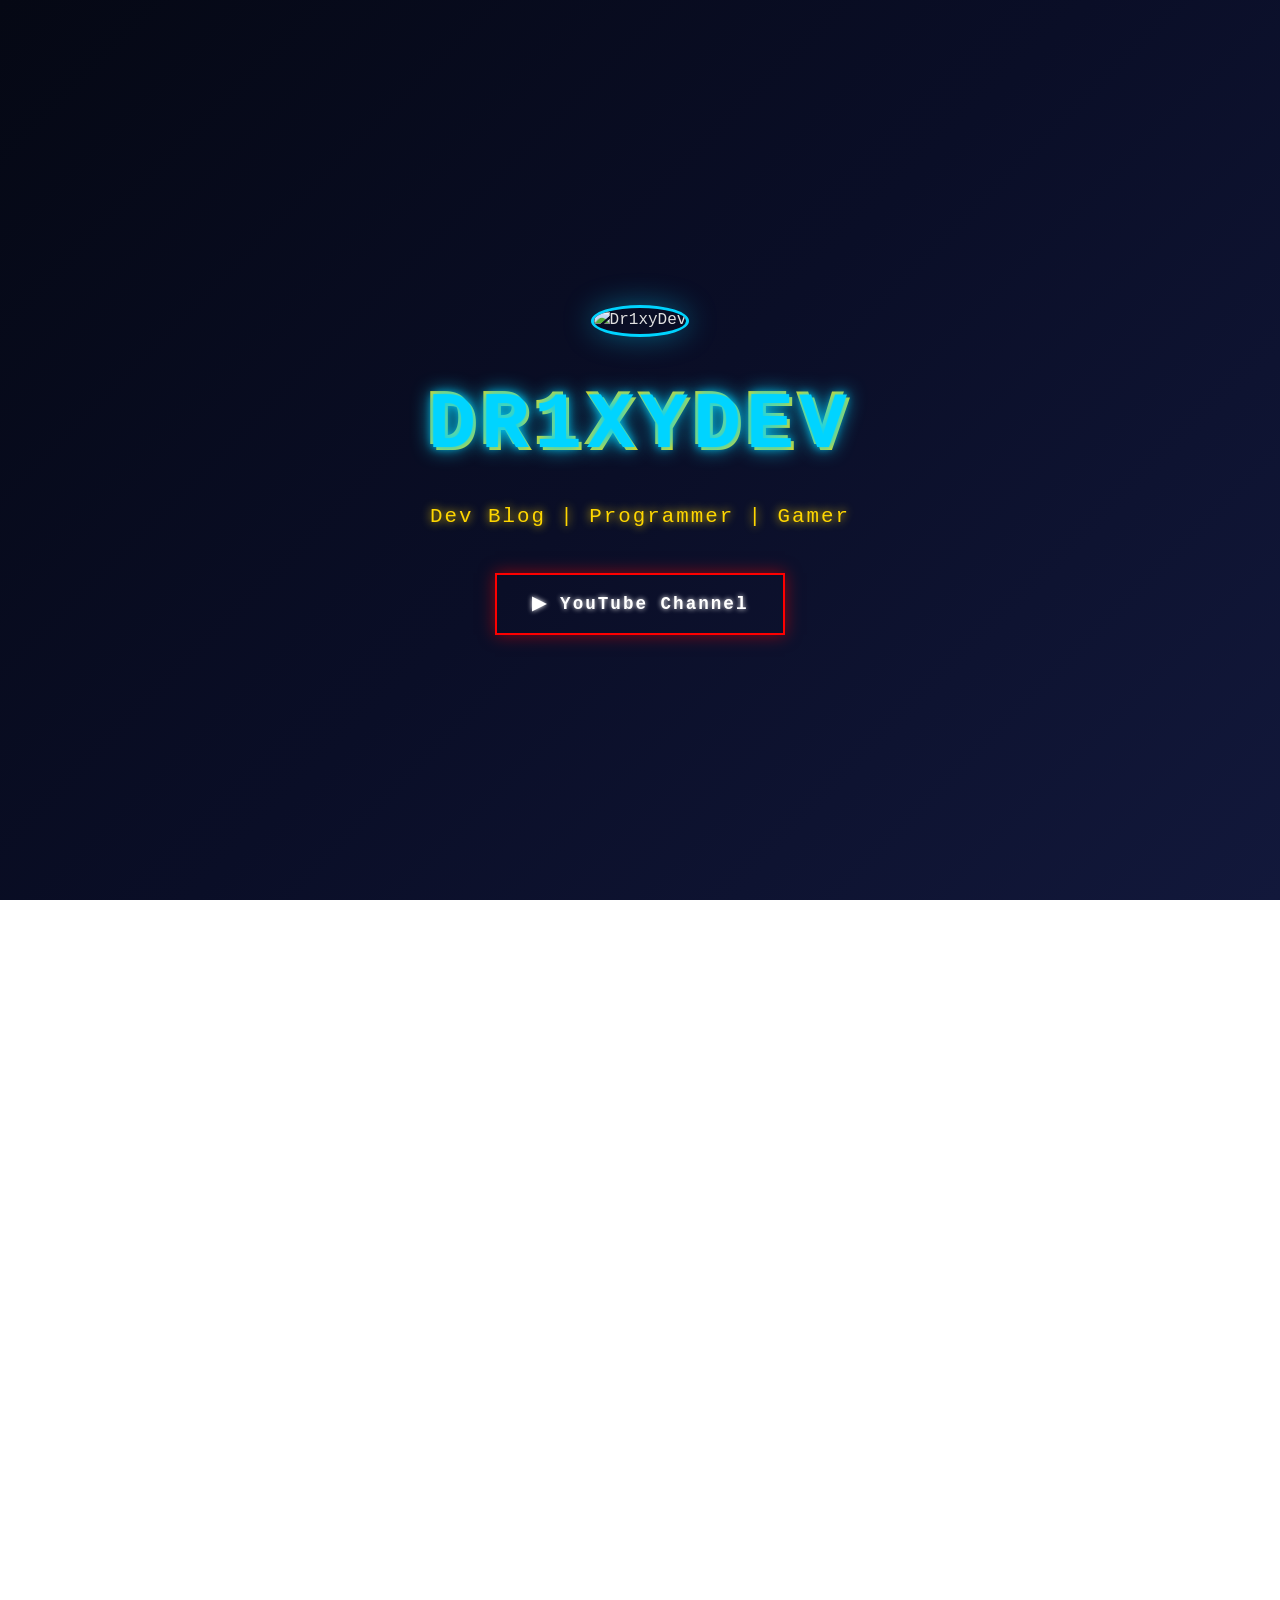
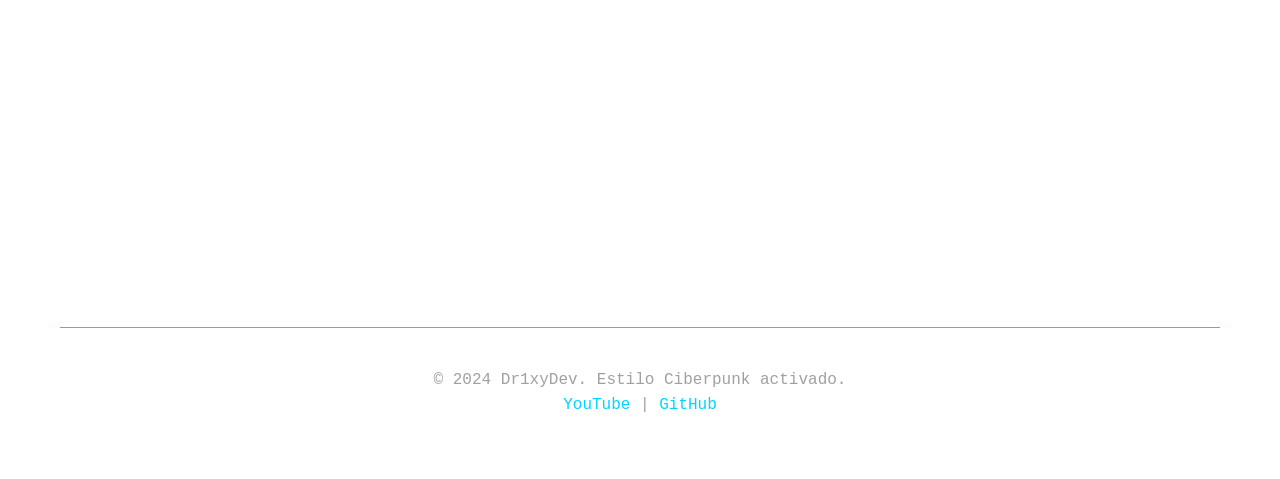
==== commit 6e9c6de2: "Revamp portfolio layout and content Updated the portfolio layout and content, including changes to t" ====
--- a/index.html
+++ b/index.html
@@ -4,59 +4,426 @@
     <meta charset="UTF-8">
     <meta name="viewport" content="width=device-width, initial-scale=1.0">
     <title>Dr1xyDev - Dev Portfolio</title>
-    <link rel="stylesheet" href="styles.css">
+    <style>
+        :root {
+            --primary: #050814;
+            --secondary: #0a0e27;
+            --tertiary: #12183b;
+            --accent: #00d4ff;
+            --accent-light: #00f0ff;
+            --gold: #ffd700;
+            --gold-light: #ffed4e;
+            --text: #e0e0e0;
+            --text-muted: #a0a0a0;
+        }
+
+        * {
+            margin: 0;
+            padding: 0;
+            box-sizing: border-box;
+        }
+
+        html {
+            scroll-behavior: smooth;
+        }
+
+        body {
+            font-family: 'Courier New', 'Courier', monospace;
+            background: linear-gradient(135deg, var(--primary) 0%, var(--secondary) 50%, var(--tertiary) 100%);
+            background-attachment: fixed;
+            color: var(--text);
+            line-height: 1.6;
+            overflow-x: hidden;
+        }
+
+        /* Loading Screen */
+        .loading-screen {
+            position: fixed;
+            top: 0;
+            left: 0;
+            width: 100%;
+            height: 100%;
+            background: var(--primary);
+            display: flex;
+            justify-content: center;
+            align-items: center;
+            z-index: 9999;
+            transition: opacity 0.5s ease;
+        }
+
+        .loading-text {
+            font-size: 2.5rem;
+            font-weight: bold;
+            color: var(--accent);
+            text-shadow: 0 0 20px var(--accent), 0 0 40px var(--accent-light);
+            letter-spacing: 5px;
+            animation: pulse-glow 1.5s infinite alternate;
+        }
+
+        @keyframes pulse-glow {
+            from { text-shadow: 0 0 10px var(--accent), 0 0 20px var(--accent); }
+            to { text-shadow: 0 0 20px var(--accent), 0 0 40px var(--accent-light), 0 0 60px var(--accent); }
+        }
+
+        /* Main Container */
+        .container {
+            max-width: 1200px;
+            margin: 0 auto;
+            padding: 20px;
+            opacity: 0;
+            transition: opacity 1s ease-in;
+        }
+
+        /* Header/Hero */
+        .hero {
+            min-height: 100vh;
+            display: flex;
+            align-items: center;
+            justify-content: center;
+            position: relative;
+            overflow: hidden;
+        }
+
+        .hero-content {
+            text-align: center;
+            position: relative;
+            z-index: 1;
+            animation: slideUp 0.8s ease-out forwards;
+        }
+
+        .profile-pic {
+            width: 200px;
+            height: 200px;
+            border-radius: 50%;
+            border: 3px solid var(--accent);
+            margin-bottom: 25px;
+            box-shadow: 0 0 30px rgba(0, 212, 255, 0.4);
+            animation: float 4s ease-in-out infinite;
+            object-fit: cover;
+        }
+
+        .cyberpunk-title {
+            font-size: clamp(2.5rem, 8vw, 5rem);
+            font-weight: bold;
+            color: var(--accent);
+            text-shadow: 0 0 10px var(--accent), 0 0 20px var(--accent), -3px -3px 0 var(--gold), 3px 3px 0 var(--gold);
+            letter-spacing: 5px;
+            margin-bottom: 10px;
+            animation: glitch 3s infinite;
+        }
+
+        .subtitle {
+            font-size: 1.3rem;
+            color: var(--gold);
+            letter-spacing: 2px;
+            text-shadow: 0 0 10px var(--gold);
+            margin-bottom: 40px;
+        }
+
+        .btn {
+            display: inline-flex;
+            align-items: center;
+            padding: 15px 35px;
+            border: 2px solid var(--accent);
+            background: transparent;
+            color: var(--accent);
+            text-decoration: none;
+            font-size: 1.1rem;
+            font-weight: bold;
+            cursor: pointer;
+            letter-spacing: 2px;
+            position: relative;
+            overflow: hidden;
+            transition: all 0.3s ease;
+            box-shadow: 0 0 15px rgba(0, 212, 255, 0.3);
+        }
+
+        .youtube-btn {
+            border-color: #ff0000;
+            color: #fff;
+            text-shadow: 0 0 5px #fff;
+            box-shadow: 0 0 15px rgba(255, 0, 0, 0.5);
+        }
+
+        .youtube-btn::before {
+            content: '';
+            position: absolute;
+            top: 0; left: -100%;
+            width: 100%; height: 100%;
+            background: linear-gradient(90deg, transparent, rgba(255,0,0,0.4), #ff0000);
+            transition: left 0.4s ease;
+            z-index: -1;
+        }
+
+        .youtube-btn:hover {
+            box-shadow: 0 0 30px #ff0000;
+        }
+        
+        .youtube-btn:hover::before {
+            left: 0;
+        }
+
+        /* Sections */
+        section {
+            margin: 100px 0;
+            padding: 60px 40px;
+            position: relative;
+            opacity: 0;
+            transform: translateY(30px);
+            transition: opacity 0.8s ease, transform 0.8s ease;
+        }
+        
+        section.visible {
+            opacity: 1;
+            transform: translateY(0);
+        }
+
+        .section-title {
+            font-size: 2.5rem;
+            margin-bottom: 50px;
+            display: flex;
+            align-items: center;
+        }
+
+        .title-prefix {
+            color: var(--accent);
+            font-size: 3rem;
+            margin-right: 20px;
+            text-shadow: 0 0 10px var(--accent);
+        }
+
+        .section-title h2 {
+            color: var(--accent);
+            letter-spacing: 3px;
+            text-shadow: 0 0 15px var(--accent);
+            font-size: 2rem;
+            text-transform: uppercase;
+        }
+
+        /* About Section */
+        .about {
+            background: rgba(10, 14, 39, 0.7);
+            border-left: 4px solid var(--accent);
+            box-shadow: 0 0 30px rgba(0, 212, 255, 0.05);
+        }
+
+        .about-content p {
+            font-size: 1.1rem;
+            line-height: 1.8;
+            margin-bottom: 15px;
+            text-shadow: 0 2px 4px rgba(0, 0, 0, 0.5);
+        }
+
+        /* Skills Section */
+        .skills-grid {
+            display: grid;
+            grid-template-columns: repeat(auto-fit, minmax(300px, 1fr));
+            gap: 40px;
+        }
+
+        .skill-item {
+            background: rgba(18, 24, 59, 0.6);
+            padding: 25px;
+            border: 1px solid var(--accent);
+            box-shadow: 0 0 15px rgba(0, 212, 255, 0.1);
+        }
+
+        .skill-header {
+            display: flex;
+            justify-content: space-between;
+            margin-bottom: 15px;
+        }
+
+        .skill-name {
+            font-weight: bold;
+            color: var(--accent);
+            letter-spacing: 2px;
+        }
+
+        .skill-percentage {
+            color: var(--gold);
+            font-weight: bold;
+        }
+
+        .skill-bar-container {
+            width: 100%;
+            height: 25px;
+            background: rgba(0, 0, 0, 0.5);
+            border: 1px solid rgba(0, 212, 255, 0.3);
+            position: relative;
+            overflow: hidden;
+        }
+
+        .skill-bar {
+            height: 100%;
+            background: linear-gradient(90deg, #b8860b 0%, var(--gold) 50%, var(--gold-light) 100%);
+            width: 0; /* Starts at 0 for animation */
+            position: relative;
+            box-shadow: 0 0 15px var(--gold);
+            transition: width 1.5s cubic-bezier(0.1, 0.5, 0.1, 1);
+        }
+
+        /* Expertise Cards */
+        .expertise-grid {
+            display: grid;
+            grid-template-columns: repeat(auto-fit, minmax(280px, 1fr));
+            gap: 30px;
+        }
+
+        .expertise-card {
+            background: rgba(10, 14, 39, 0.8);
+            padding: 30px;
+            border: 1px solid var(--accent);
+            text-align: center;
+            transition: transform 0.3s ease;
+        }
+
+        .expertise-card:hover {
+            transform: translateY(-10px);
+            border-color: var(--gold);
+            box-shadow: 0 0 30px rgba(0, 212, 255, 0.2);
+        }
+
+        .expertise-icon {
+            font-size: 3rem;
+            margin-bottom: 20px;
+        }
+
+        .expertise-card h3 {
+            color: var(--gold);
+            margin-bottom: 15px;
+            letter-spacing: 1px;
+        }
+
+        /* Projects */
+        .project-card {
+            display: block;
+            background: rgba(10, 14, 39, 0.8);
+            border: 1px solid var(--accent);
+            padding: 30px;
+            text-decoration: none;
+            color: var(--text);
+            transition: all 0.3s ease;
+            position: relative;
+        }
+
+        .project-card:hover {
+            border-color: var(--gold);
+            box-shadow: 0 0 30px rgba(255, 215, 0, 0.2);
+            transform: translateY(-5px);
+        }
+
+        .project-header h3 {
+            color: var(--accent);
+            font-size: 1.5rem;
+            margin-bottom: 15px;
+        }
+
+        .project-tag {
+            background: var(--gold);
+            color: var(--primary);
+            padding: 3px 10px;
+            font-size: 0.8rem;
+            font-weight: bold;
+            display: inline-block;
+            margin-bottom: 15px;
+        }
+        
+        .tech-stack {
+            display: block;
+            margin-top: 20px;
+            color: var(--gold-light);
+            font-size: 0.9rem;
+            border-top: 1px solid rgba(0, 212, 255, 0.3);
+            padding-top: 15px;
+        }
+
+        /* Footer */
+        .footer {
+            text-align: center;
+            padding: 40px;
+            border-top: 1px solid var(--accent);
+            color: var(--text-muted);
+        }
+        .footer a {
+            color: var(--accent);
+            text-decoration: none;
+        }
+
+        /* Animations */
+        @keyframes float {
+            0%, 100% { transform: translateY(0); }
+            50% { transform: translateY(-15px); }
+        }
+        @keyframes slideUp {
+            from { opacity: 0; transform: translateY(40px); }
+            to { opacity: 1; transform: translateY(0); }
+        }
+        @keyframes glitch {
+            0%, 100% { text-shadow: 0 0 10px var(--accent), -2px -2px 0 var(--gold); }
+            50% { text-shadow: 0 0 20px var(--accent), 2px 2px 0 #ff003c; }
+        }
+
+        /* Particles */
+        .particle {
+            position: absolute;
+            background: var(--gold-light);
+            border-radius: 50%;
+            pointer-events: none;
+            box-shadow: 0 0 8px var(--gold);
+            animation: fadeOutParticle 1s forwards;
+        }
+
+        @keyframes fadeOutParticle {
+            0% { opacity: 1; transform: scale(1); }
+            100% { opacity: 0; transform: scale(0) translate(20px, -20px); }
+        }
+        
+        @media (max-width: 768px) {
+            .cyberpunk-title { font-size: 2.5rem; }
+            section { padding: 40px 20px; }
+            .section-title { flex-direction: column; align-items: flex-start; }
+            .title-prefix { margin-bottom: 10px; }
+        }
+    </style>
 </head>
 <body>
-    <!-- Loading Screen -->
+
     <div class="loading-screen" id="loadingScreen">
-        <div class="loading-container">
-            <div class="loading-text">Cargando :)....</div>
-            <div class="loading-dots">
-                <span></span>
-                <span></span>
-                <span></span>
-            </div>
-        </div>
+        <div class="loading-text">Cargando :).....</div>
     </div>
 
-    <!-- Main Content -->
-    <div class="container" id="mainContent" style="opacity: 0;">
-        <!-- Header/Hero Section -->
+    <div class="container" id="mainContent">
+        
         <header class="hero">
             <div class="hero-content">
-                <div class="profile-section">
-                    <img src="https://avatars.githubusercontent.com/u/93453212?v=4" alt="Dr1xyDev" class="profile-pic">
-                    <h1 class="cyberpunk-title">DR1XYDEV</h1>
-                    <p class="subtitle">Developer | Gamer | 3D Enthusiast</p>
-                </div>
-                
+                <img src="https://avatars.githubusercontent.com/u/93453212?v=4" alt="Dr1xyDev" class="profile-pic">
+                <h1 class="cyberpunk-title">DR1XYDEV</h1>
+                <p class="subtitle">Dev Blog | Programmer | Gamer</p>
                 <div class="social-buttons">
                     <a href="https://www.youtube.com/@Dr1xyDev" target="_blank" class="btn youtube-btn">
-                        <span class="btn-icon">▶</span>
-                        YouTube Channel
+                        ▶ YouTube Channel
                     </a>
                 </div>
             </div>
         </header>
 
-        <!-- About Section -->
         <section class="about" id="about">
             <div class="section-title">
                 <span class="title-prefix">//</span>
-                <h2>ACERCA DE MÍ</h2>
+                <h2>Presentación</h2>
             </div>
             <div class="about-content">
-                <p>Soy un desarrollador apasionado por la programación y la creación de contenido. Tengo experiencia en desarrollo web, scripting de servidores y estoy explorando el mundo del desarrollo de videojuegos. Mi pasión es crear proyectos innovadores y compartir mi conocimiento con la comunidad.</p>
+                <p>Hola, soy Luis. Soy un desarrollador apasionado por la programación, la modificación de cores y la creación de entornos interactivos. Tengo una fuerte inclinación hacia el backend, el scripting de servidores y actualmente me encuentro explorando a fondo el fascinante mundo del desarrollo de videojuegos.</p>
+                <p>Me gusta experimentar con nuevas mecánicas de supervivencia, exprimir el rendimiento del código y siempre estoy buscando aprender herramientas nuevas para darle vida a mis ideas.</p>
             </div>
         </section>
 
-        <!-- Skills Section -->
         <section class="skills" id="skills">
             <div class="section-title">
                 <span class="title-prefix">//</span>
-                <h2>LENGUAJES DE PROGRAMACIÓN</h2>
-            </div>
-            
+                <h2>Lenguajes de Programación</h2>
+            </div>
             <div class="skills-grid">
                 <div class="skill-item">
                     <div class="skill-header">
@@ -64,121 +431,178 @@
                         <span class="skill-percentage">76%</span>
                     </div>
                     <div class="skill-bar-container">
-                        <div class="skill-bar" style="--percentage: 76%">
-                            <div class="skill-particles"></div>
-                        </div>
-                    </div>
-                </div>
-
+                        <div class="skill-bar" data-width="76%"></div>
+                    </div>
+                </div>
                 <div class="skill-item">
                     <div class="skill-header">
                         <span class="skill-name">GDScript</span>
                         <span class="skill-percentage">26%</span>
                     </div>
                     <div class="skill-bar-container">
-                        <div class="skill-bar" style="--percentage: 26%">
-                            <div class="skill-particles"></div>
-                        </div>
-                    </div>
-                </div>
-
+                        <div class="skill-bar" data-width="26%"></div>
+                    </div>
+                </div>
                 <div class="skill-item">
                     <div class="skill-header">
-                        <span class="skill-name">HTML</span>
-                        <span class="skill-percentage">37.6%</span>
+                        <span class="skill-name">HTML / CSS</span>
+                        <span class="skill-percentage">45%</span>
                     </div>
                     <div class="skill-bar-container">
-                        <div class="skill-bar" style="--percentage: 37.6%">
-                            <div class="skill-particles"></div>
-                        </div>
-                    </div>
-                </div>
-
-                <div class="skill-item">
-                    <div class="skill-header">
-                        <span class="skill-name">CSS</span>
-                        <span class="skill-percentage">48.5%</span>
-                    </div>
-                    <div class="skill-bar-container">
-                        <div class="skill-bar" style="--percentage: 48.5%">
-                            <div class="skill-particles"></div>
-                        </div>
-                    </div>
-                </div>
-
+                        <div class="skill-bar" data-width="45%"></div>
+                    </div>
+                </div>
                 <div class="skill-item">
                     <div class="skill-header">
                         <span class="skill-name">JavaScript</span>
-                        <span class="skill-percentage">13.9%</span>
+                        <span class="skill-percentage">15%</span>
                     </div>
                     <div class="skill-bar-container">
-                        <div class="skill-bar" style="--percentage: 13.9%">
-                            <div class="skill-particles"></div>
-                        </div>
+                        <div class="skill-bar" data-width="15%"></div>
                     </div>
                 </div>
             </div>
         </section>
 
-        <!-- Expertise Section -->
         <section class="expertise" id="expertise">
             <div class="section-title">
                 <span class="title-prefix">//</span>
-                <h2>ESPECIALIDADES</h2>
-            </div>
-            
+                <h2>Conocimientos</h2>
+            </div>
             <div class="expertise-grid">
                 <div class="expertise-card">
                     <div class="expertise-icon">🎮</div>
                     <h3>Godot Engine</h3>
-                    <p>Novato en el entorno del Motor de Videojuegos Godot Engine, aprendiendo desarrollo de juegos con GDScript.</p>
-                </div>
-
+                    <p>Novato en el entorno del Motor de Videojuegos Godot. Actualmente aprendiendo físicas, mecánicas de supervivencia y programación con GDScript.</p>
+                </div>
                 <div class="expertise-card">
-                    <div class="expertise-icon">🎨</div>
+                    <div class="expertise-icon">🧊</div>
                     <h3>Modelado 3D</h3>
-                    <p>Tengo conocimientos básicos en modelado 3D, explorando técnicas de creación de modelos y texturas.</p>
-                </div>
-
+                    <p>Conocimientos básicos (sé poco aún) de modelado 3D, enfocado en aprender a texturizar y crear assets elementales para videojuegos.</p>
+                </div>
                 <div class="expertise-card">
-                    <div class="expertise-icon">💻</div>
-                    <h3>Desarrollo Web</h3>
-                    <p>Experiencia en desarrollo web con HTML, CSS y JavaScript, creando sitios web funcionales y responsivos.</p>
+                    <div class="expertise-icon">⚙️</div>
+                    <h3>Server Cores</h3>
+                    <p>Experiencia modificando estructuras y cores, optimización de sistemas y generación de mundos en entornos de servidores.</p>
                 </div>
             </div>
         </section>
 
-        <!-- Projects Section -->
         <section class="projects" id="projects">
             <div class="section-title">
                 <span class="title-prefix">//</span>
-                <h2>PROYECTOS</h2>
-            </div>
-
+                <h2>Proyectos Destacados</h2>
+            </div>
             <div class="projects-grid">
                 <a href="https://github.com/Dr1xyDev/Syrim-PMMP-Legacy" target="_blank" class="project-card">
                     <div class="project-header">
-                        <h3>Syrim PMMP Legacy</h3>
-                        <span class="project-tag">PocketMineMP</span>
-                    </div>
-                    <div class="project-description">
-                        <p>Proyecto de PocketMineMP vanilla para MCPE 1.1.5 con generación vanilla y muchas características nuevas. Un servidor personalizado con múltiples mejoras y funcionalidades innovadoras.</p>
-                    </div>
-                    <div class="project-footer">
-                        <span class="tech-stack">PHP • PocketMine</span>
-                        <span class="github-link">Ver en GitHub →</span>
-                    </div>
+                        <h3>Syrim-PMMP-Legacy</h3>
+                    </div>
+                    <span class="project-tag">PocketMine-MP</span>
+                    <p>Proyecto de PocketMine-MP vanilla para MCPE 1.1.5. Cuenta con generación vanilla precisa y está repleto de muchas características nuevas y sistemas mejorados.</p>
+                    <span class="tech-stack">Tecnologías: PHP • API 3.0.0</span>
                 </a>
             </div>
         </section>
 
-        <!-- Footer -->
         <footer class="footer">
-            <p>© 2024 Dr1xyDev. All rights reserved.</p>
-            <p>Sígueme en <a href="https://github.com/Dr1xyDev">GitHub</a> y <a href="https://www.youtube.com/@Dr1xyDev">YouTube</a></p>
+            <p>© 2024 Dr1xyDev. Estilo Ciberpunk activado.</p>
+            <p><a href="https://www.youtube.com/@Dr1xyDev" target="_blank">YouTube</a> | <a href="https://github.com/Dr1xyDev" target="_blank">GitHub</a></p>
         </footer>
+
     </div>
 
-    <script src="script.js"></script>
+    <script>
+        // 1. Lógica de la pantalla de carga inicial
+        window.addEventListener('load', () => {
+            const loadingScreen = document.getElementById('loadingScreen');
+            const mainContent = document.getElementById('mainContent');
+            
+            // Simular un tiempo mínimo de carga para el efecto ciberpunk
+            setTimeout(() => {
+                loadingScreen.style.opacity = '0';
+                setTimeout(() => {
+                    loadingScreen.style.display = 'none';
+                    mainContent.style.opacity = '1';
+                    
+                    // Inicializar animaciones de scroll justo después de cargar
+                    initScrollAnimations();
+                }, 500);
+            }, 1500); 
+        });
+
+        // 2. Generador de Partículas para las barras de progreso
+        function spawnParticles(barElement) {
+            // Detener si la barra no está activa
+            if(barElement.style.width === '0px' || barElement.style.width === '') return;
+            
+            const particle = document.createElement('div');
+            particle.className = 'particle';
+            
+            // Tamaño aleatorio
+            const size = Math.random() * 4 + 2;
+            particle.style.width = `${size}px`;
+            particle.style.height = `${size}px`;
+            
+            // Posición al final de la barra actual
+            particle.style.right = '0px';
+            particle.style.top = `${Math.random() * 20}px`;
+            
+            barElement.appendChild(particle);
+            
+            // Limpiar la partícula del DOM después de la animación
+            setTimeout(() => {
+                particle.remove();
+            }, 1000);
+        }
+
+        // 3. Observer para animar las barras de porcentaje y las secciones (aparecer/desaparecer)
+        function initScrollAnimations() {
+            const sections = document.querySelectorAll('section');
+            const skillBars = document.querySelectorAll('.skill-bar');
+            
+            // Intervalo global para las partículas
+            let particleInterval;
+
+            const observer = new IntersectionObserver((entries) => {
+                entries.forEach(entry => {
+                    // Animación de aparición de secciones
+                    if (entry.isIntersecting) {
+                        entry.target.classList.add('visible');
+                        
+                        // Si es la sección de skills, animamos las barras
+                        if (entry.target.id === 'skills') {
+                            skillBars.forEach(bar => {
+                                const targetWidth = bar.getAttribute('data-width');
+                                bar.style.width = targetWidth;
+                            });
+                            
+                            // Activar emisión de partículas
+                            if(!particleInterval) {
+                                particleInterval = setInterval(() => {
+                                    skillBars.forEach(bar => spawnParticles(bar));
+                                }, 150);
+                            }
+                        }
+                    } else {
+                        // Animación de desaparición de secciones (para que se vuelva a llenar al bajar y subir)
+                        entry.target.classList.remove('visible');
+                        
+                        if (entry.target.id === 'skills') {
+                            skillBars.forEach(bar => {
+                                bar.style.width = '0'; // Reiniciar barras
+                            });
+                            
+                            // Detener partículas
+                            clearInterval(particleInterval);
+                            particleInterval = null;
+                        }
+                    }
+                });
+            }, { threshold: 0.15 });
+
+            sections.forEach(section => observer.observe(section));
+        }
+    </script>
 </body>
-</html>+</html>
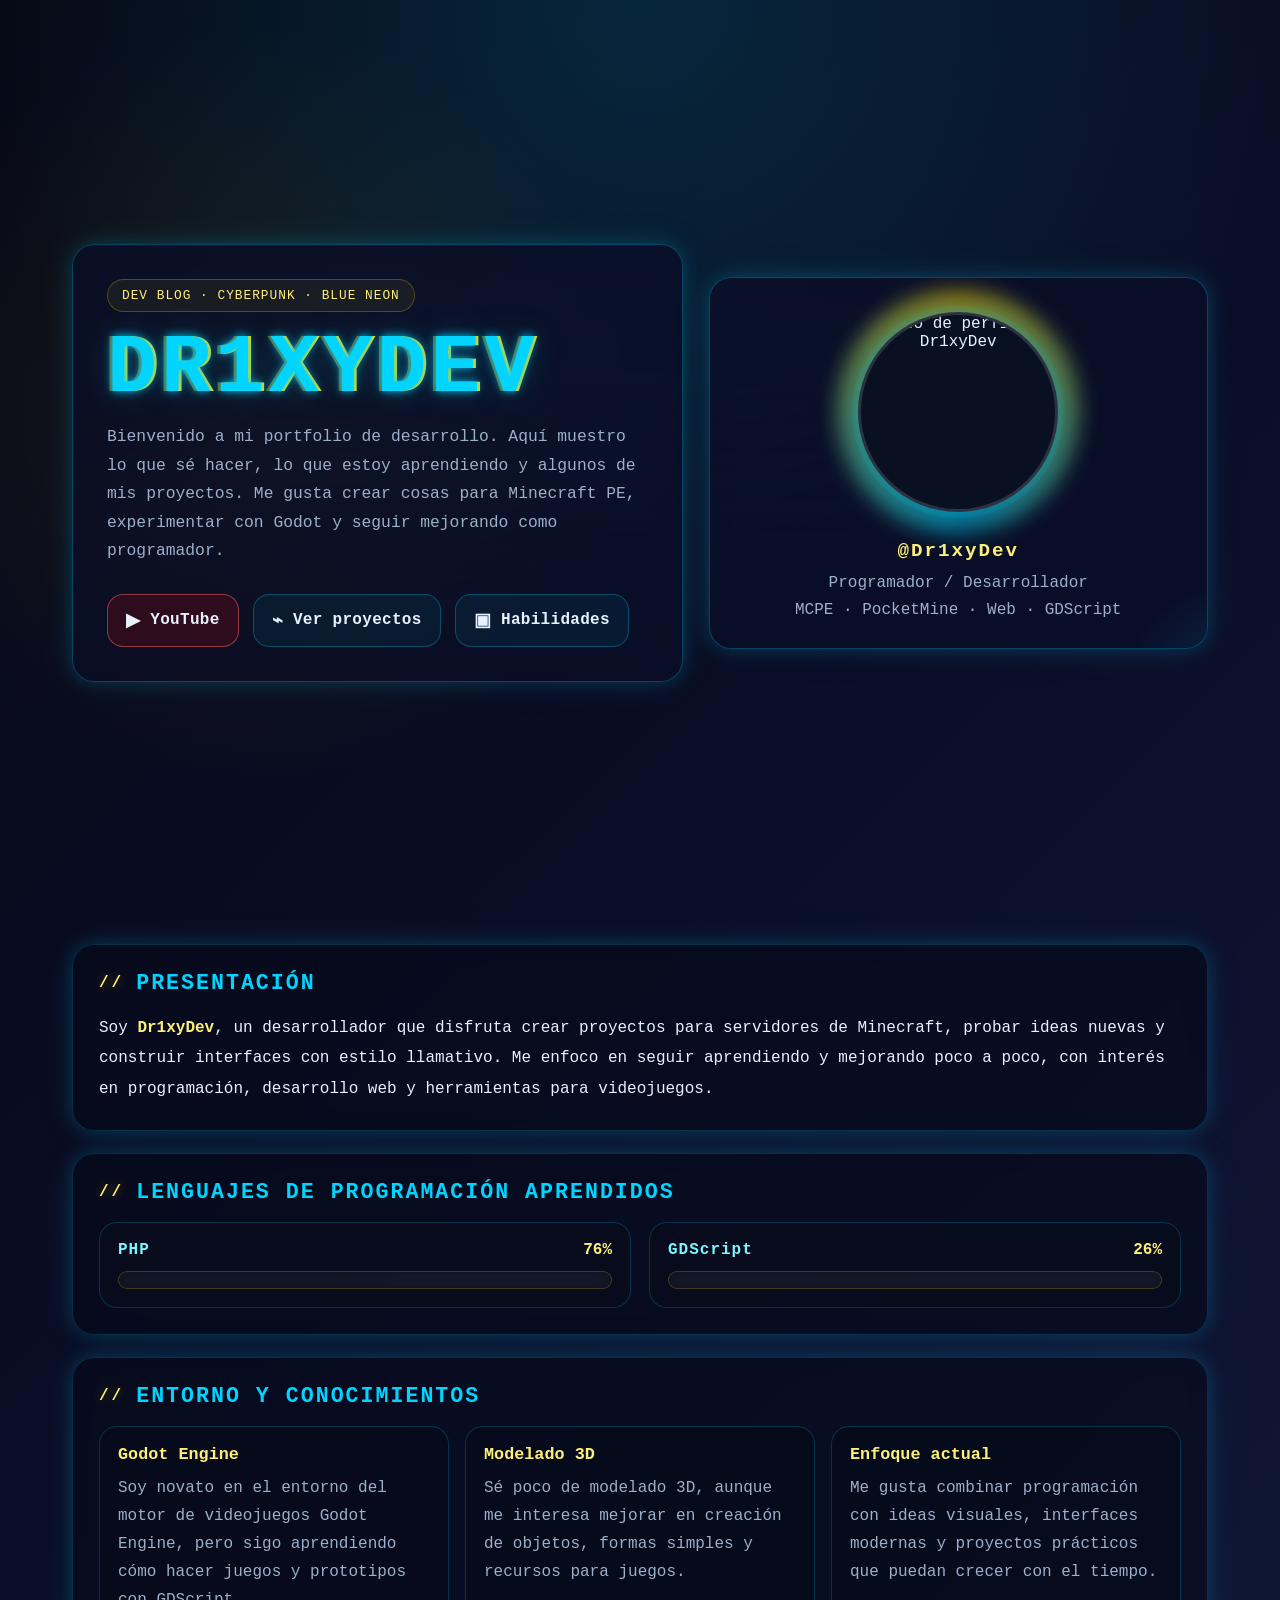
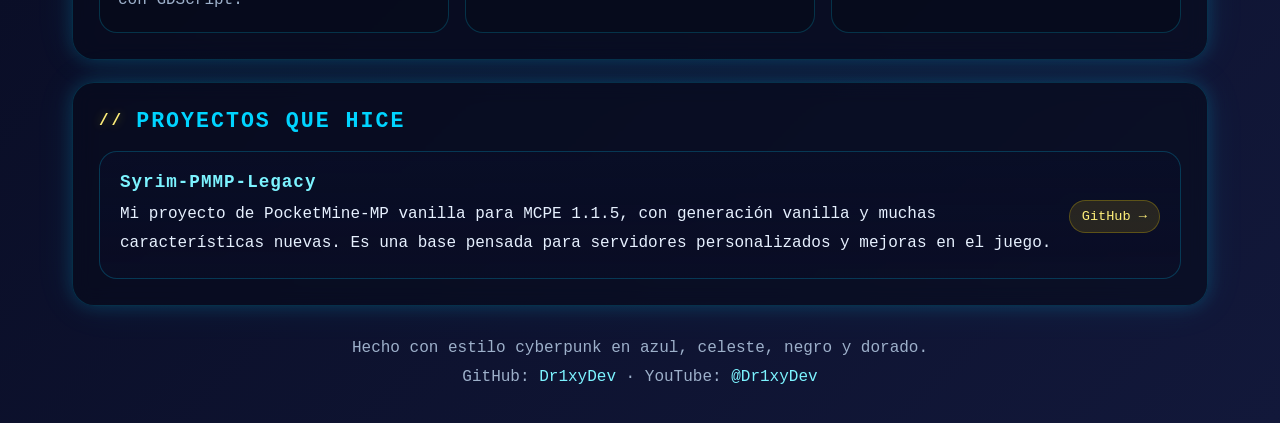
==== commit 4be8acd5: "Update print statement from 'Hello' to 'Goodbye'" ====
--- a/index.html
+++ b/index.html
@@ -1,608 +1,612 @@
-<!DOCTYPE html>
-<html lang="es">
+<!DOCTYPE html><html lang="es">
 <head>
-    <meta charset="UTF-8">
-    <meta name="viewport" content="width=device-width, initial-scale=1.0">
-    <title>Dr1xyDev - Dev Portfolio</title>
-    <style>
-        :root {
-            --primary: #050814;
-            --secondary: #0a0e27;
-            --tertiary: #12183b;
-            --accent: #00d4ff;
-            --accent-light: #00f0ff;
-            --gold: #ffd700;
-            --gold-light: #ffed4e;
-            --text: #e0e0e0;
-            --text-muted: #a0a0a0;
-        }
-
-        * {
-            margin: 0;
-            padding: 0;
-            box-sizing: border-box;
-        }
-
-        html {
-            scroll-behavior: smooth;
-        }
-
-        body {
-            font-family: 'Courier New', 'Courier', monospace;
-            background: linear-gradient(135deg, var(--primary) 0%, var(--secondary) 50%, var(--tertiary) 100%);
-            background-attachment: fixed;
-            color: var(--text);
-            line-height: 1.6;
-            overflow-x: hidden;
-        }
-
-        /* Loading Screen */
-        .loading-screen {
-            position: fixed;
-            top: 0;
-            left: 0;
-            width: 100%;
-            height: 100%;
-            background: var(--primary);
-            display: flex;
-            justify-content: center;
-            align-items: center;
-            z-index: 9999;
-            transition: opacity 0.5s ease;
-        }
-
-        .loading-text {
-            font-size: 2.5rem;
-            font-weight: bold;
-            color: var(--accent);
-            text-shadow: 0 0 20px var(--accent), 0 0 40px var(--accent-light);
-            letter-spacing: 5px;
-            animation: pulse-glow 1.5s infinite alternate;
-        }
-
-        @keyframes pulse-glow {
-            from { text-shadow: 0 0 10px var(--accent), 0 0 20px var(--accent); }
-            to { text-shadow: 0 0 20px var(--accent), 0 0 40px var(--accent-light), 0 0 60px var(--accent); }
-        }
-
-        /* Main Container */
-        .container {
-            max-width: 1200px;
-            margin: 0 auto;
-            padding: 20px;
-            opacity: 0;
-            transition: opacity 1s ease-in;
-        }
-
-        /* Header/Hero */
-        .hero {
-            min-height: 100vh;
-            display: flex;
-            align-items: center;
-            justify-content: center;
-            position: relative;
-            overflow: hidden;
-        }
-
-        .hero-content {
-            text-align: center;
-            position: relative;
-            z-index: 1;
-            animation: slideUp 0.8s ease-out forwards;
-        }
-
-        .profile-pic {
-            width: 200px;
-            height: 200px;
-            border-radius: 50%;
-            border: 3px solid var(--accent);
-            margin-bottom: 25px;
-            box-shadow: 0 0 30px rgba(0, 212, 255, 0.4);
-            animation: float 4s ease-in-out infinite;
-            object-fit: cover;
-        }
-
-        .cyberpunk-title {
-            font-size: clamp(2.5rem, 8vw, 5rem);
-            font-weight: bold;
-            color: var(--accent);
-            text-shadow: 0 0 10px var(--accent), 0 0 20px var(--accent), -3px -3px 0 var(--gold), 3px 3px 0 var(--gold);
-            letter-spacing: 5px;
-            margin-bottom: 10px;
-            animation: glitch 3s infinite;
-        }
-
-        .subtitle {
-            font-size: 1.3rem;
-            color: var(--gold);
-            letter-spacing: 2px;
-            text-shadow: 0 0 10px var(--gold);
-            margin-bottom: 40px;
-        }
-
-        .btn {
-            display: inline-flex;
-            align-items: center;
-            padding: 15px 35px;
-            border: 2px solid var(--accent);
-            background: transparent;
-            color: var(--accent);
-            text-decoration: none;
-            font-size: 1.1rem;
-            font-weight: bold;
-            cursor: pointer;
-            letter-spacing: 2px;
-            position: relative;
-            overflow: hidden;
-            transition: all 0.3s ease;
-            box-shadow: 0 0 15px rgba(0, 212, 255, 0.3);
-        }
-
-        .youtube-btn {
-            border-color: #ff0000;
-            color: #fff;
-            text-shadow: 0 0 5px #fff;
-            box-shadow: 0 0 15px rgba(255, 0, 0, 0.5);
-        }
-
-        .youtube-btn::before {
-            content: '';
-            position: absolute;
-            top: 0; left: -100%;
-            width: 100%; height: 100%;
-            background: linear-gradient(90deg, transparent, rgba(255,0,0,0.4), #ff0000);
-            transition: left 0.4s ease;
-            z-index: -1;
-        }
-
-        .youtube-btn:hover {
-            box-shadow: 0 0 30px #ff0000;
-        }
-        
-        .youtube-btn:hover::before {
-            left: 0;
-        }
-
-        /* Sections */
-        section {
-            margin: 100px 0;
-            padding: 60px 40px;
-            position: relative;
-            opacity: 0;
-            transform: translateY(30px);
-            transition: opacity 0.8s ease, transform 0.8s ease;
-        }
-        
-        section.visible {
-            opacity: 1;
-            transform: translateY(0);
-        }
-
-        .section-title {
-            font-size: 2.5rem;
-            margin-bottom: 50px;
-            display: flex;
-            align-items: center;
-        }
-
-        .title-prefix {
-            color: var(--accent);
-            font-size: 3rem;
-            margin-right: 20px;
-            text-shadow: 0 0 10px var(--accent);
-        }
-
-        .section-title h2 {
-            color: var(--accent);
-            letter-spacing: 3px;
-            text-shadow: 0 0 15px var(--accent);
-            font-size: 2rem;
-            text-transform: uppercase;
-        }
-
-        /* About Section */
-        .about {
-            background: rgba(10, 14, 39, 0.7);
-            border-left: 4px solid var(--accent);
-            box-shadow: 0 0 30px rgba(0, 212, 255, 0.05);
-        }
-
-        .about-content p {
-            font-size: 1.1rem;
-            line-height: 1.8;
-            margin-bottom: 15px;
-            text-shadow: 0 2px 4px rgba(0, 0, 0, 0.5);
-        }
-
-        /* Skills Section */
-        .skills-grid {
-            display: grid;
-            grid-template-columns: repeat(auto-fit, minmax(300px, 1fr));
-            gap: 40px;
-        }
-
-        .skill-item {
-            background: rgba(18, 24, 59, 0.6);
-            padding: 25px;
-            border: 1px solid var(--accent);
-            box-shadow: 0 0 15px rgba(0, 212, 255, 0.1);
-        }
-
-        .skill-header {
-            display: flex;
-            justify-content: space-between;
-            margin-bottom: 15px;
-        }
-
-        .skill-name {
-            font-weight: bold;
-            color: var(--accent);
-            letter-spacing: 2px;
-        }
-
-        .skill-percentage {
-            color: var(--gold);
-            font-weight: bold;
-        }
-
-        .skill-bar-container {
-            width: 100%;
-            height: 25px;
-            background: rgba(0, 0, 0, 0.5);
-            border: 1px solid rgba(0, 212, 255, 0.3);
-            position: relative;
-            overflow: hidden;
-        }
-
-        .skill-bar {
-            height: 100%;
-            background: linear-gradient(90deg, #b8860b 0%, var(--gold) 50%, var(--gold-light) 100%);
-            width: 0; /* Starts at 0 for animation */
-            position: relative;
-            box-shadow: 0 0 15px var(--gold);
-            transition: width 1.5s cubic-bezier(0.1, 0.5, 0.1, 1);
-        }
-
-        /* Expertise Cards */
-        .expertise-grid {
-            display: grid;
-            grid-template-columns: repeat(auto-fit, minmax(280px, 1fr));
-            gap: 30px;
-        }
-
-        .expertise-card {
-            background: rgba(10, 14, 39, 0.8);
-            padding: 30px;
-            border: 1px solid var(--accent);
-            text-align: center;
-            transition: transform 0.3s ease;
-        }
-
-        .expertise-card:hover {
-            transform: translateY(-10px);
-            border-color: var(--gold);
-            box-shadow: 0 0 30px rgba(0, 212, 255, 0.2);
-        }
-
-        .expertise-icon {
-            font-size: 3rem;
-            margin-bottom: 20px;
-        }
-
-        .expertise-card h3 {
-            color: var(--gold);
-            margin-bottom: 15px;
-            letter-spacing: 1px;
-        }
-
-        /* Projects */
-        .project-card {
-            display: block;
-            background: rgba(10, 14, 39, 0.8);
-            border: 1px solid var(--accent);
-            padding: 30px;
-            text-decoration: none;
-            color: var(--text);
-            transition: all 0.3s ease;
-            position: relative;
-        }
-
-        .project-card:hover {
-            border-color: var(--gold);
-            box-shadow: 0 0 30px rgba(255, 215, 0, 0.2);
-            transform: translateY(-5px);
-        }
-
-        .project-header h3 {
-            color: var(--accent);
-            font-size: 1.5rem;
-            margin-bottom: 15px;
-        }
-
-        .project-tag {
-            background: var(--gold);
-            color: var(--primary);
-            padding: 3px 10px;
-            font-size: 0.8rem;
-            font-weight: bold;
-            display: inline-block;
-            margin-bottom: 15px;
-        }
-        
-        .tech-stack {
-            display: block;
-            margin-top: 20px;
-            color: var(--gold-light);
-            font-size: 0.9rem;
-            border-top: 1px solid rgba(0, 212, 255, 0.3);
-            padding-top: 15px;
-        }
-
-        /* Footer */
-        .footer {
-            text-align: center;
-            padding: 40px;
-            border-top: 1px solid var(--accent);
-            color: var(--text-muted);
-        }
-        .footer a {
-            color: var(--accent);
-            text-decoration: none;
-        }
-
-        /* Animations */
-        @keyframes float {
-            0%, 100% { transform: translateY(0); }
-            50% { transform: translateY(-15px); }
-        }
-        @keyframes slideUp {
-            from { opacity: 0; transform: translateY(40px); }
-            to { opacity: 1; transform: translateY(0); }
-        }
-        @keyframes glitch {
-            0%, 100% { text-shadow: 0 0 10px var(--accent), -2px -2px 0 var(--gold); }
-            50% { text-shadow: 0 0 20px var(--accent), 2px 2px 0 #ff003c; }
-        }
-
-        /* Particles */
-        .particle {
-            position: absolute;
-            background: var(--gold-light);
-            border-radius: 50%;
-            pointer-events: none;
-            box-shadow: 0 0 8px var(--gold);
-            animation: fadeOutParticle 1s forwards;
-        }
-
-        @keyframes fadeOutParticle {
-            0% { opacity: 1; transform: scale(1); }
-            100% { opacity: 0; transform: scale(0) translate(20px, -20px); }
-        }
-        
-        @media (max-width: 768px) {
-            .cyberpunk-title { font-size: 2.5rem; }
-            section { padding: 40px 20px; }
-            .section-title { flex-direction: column; align-items: flex-start; }
-            .title-prefix { margin-bottom: 10px; }
-        }
-    </style>
+  <meta charset="UTF-8" />
+  <meta name="viewport" content="width=device-width, initial-scale=1.0" />
+  <meta name="theme-color" content="#0a0e27" />
+  <title>Dr1xyDev — Dev Portfolio</title>
+  <style>
+    :root{
+      --bg:#060814;
+      --bg2:#0a0e27;
+      --bg3:#12183a;
+      --card:rgba(10,14,39,.72);
+      --line:rgba(0,212,255,.28);
+      --cyan:#00d4ff;
+      --cyan2:#7cf3ff;
+      --gold:#ffd700;
+      --gold2:#ffef7a;
+      --text:#e7f1ff;
+      --muted:#9db0ca;
+      --shadow:0 0 18px rgba(0,212,255,.18), 0 0 42px rgba(0,212,255,.08);
+      --radius:22px;
+    }*{box-sizing:border-box;margin:0;padding:0}
+html{scroll-behavior:smooth}
+body{
+  font-family: ui-monospace, SFMono-Regular, Menlo, Monaco, Consolas, "Courier New", monospace;
+  background:
+    radial-gradient(circle at top, rgba(0,212,255,.14), transparent 32%),
+    radial-gradient(circle at 20% 20%, rgba(255,215,0,.08), transparent 20%),
+    linear-gradient(135deg, var(--bg) 0%, var(--bg2) 48%, var(--bg3) 100%);
+  color:var(--text);
+  overflow-x:hidden;
+  min-height:100vh;
+}
+
+body::before{
+  content:"";
+  position:fixed; inset:0;
+  pointer-events:none;
+  background-image:
+    linear-gradient(rgba(255,255,255,.03) 1px, transparent 1px),
+    linear-gradient(90deg, rgba(255,255,255,.03) 1px, transparent 1px);
+  background-size: 42px 42px;
+  opacity:.18;
+  mask-image: linear-gradient(to bottom, rgba(0,0,0,.95), rgba(0,0,0,.35));
+}
+
+a{color:inherit}
+.wrap{max-width:1180px;margin:0 auto;padding:22px}
+
+/* Loading */
+.loading{
+  position:fixed; inset:0; z-index:9999;
+  display:grid; place-items:center;
+  background:linear-gradient(135deg, #050713, #0a1030 55%, #050713);
+  transition:opacity .5s ease, visibility .5s ease;
+}
+.loading.hidden{opacity:0; visibility:hidden; pointer-events:none}
+.loading-card{
+  text-align:center;
+  padding:34px 28px;
+  border:1px solid var(--line);
+  border-radius:24px;
+  background:rgba(7,10,24,.75);
+  box-shadow:var(--shadow);
+  backdrop-filter: blur(12px);
+}
+.loading-title{
+  font-size:clamp(1.6rem, 4vw, 3rem);
+  color:var(--cyan);
+  text-shadow:0 0 10px rgba(0,212,255,.9), 0 0 24px rgba(0,212,255,.35);
+  letter-spacing:2px;
+  animation:flicker 1.5s infinite;
+}
+.loading-dots{display:flex; justify-content:center; gap:12px; margin-top:18px}
+.loading-dots span{
+  width:12px;height:12px;border-radius:50%;
+  background:var(--gold);
+  box-shadow:0 0 18px rgba(255,215,0,.95);
+  animation:bounce 1s infinite ease-in-out;
+}
+.loading-dots span:nth-child(2){animation-delay:.15s}
+.loading-dots span:nth-child(3){animation-delay:.3s}
+
+/* Hero */
+.hero{
+  min-height:100vh;
+  display:grid;
+  align-items:center;
+  position:relative;
+  padding:30px 0 48px;
+}
+.hero-grid{
+  display:grid;
+  grid-template-columns: 1.1fr .9fr;
+  gap:26px;
+  align-items:center;
+}
+.hero-card, .glass-card{
+  background:linear-gradient(180deg, rgba(10,14,39,.82), rgba(10,14,39,.6));
+  border:1px solid var(--line);
+  border-radius:var(--radius);
+  box-shadow:var(--shadow);
+  backdrop-filter: blur(12px);
+}
+.hero-card{
+  padding:34px;
+  position:relative;
+  overflow:hidden;
+}
+.hero-card::after{
+  content:"";
+  position:absolute; inset:auto -40% -60% auto;
+  width:320px; height:320px;
+  background:radial-gradient(circle, rgba(0,212,255,.18), transparent 60%);
+  filter: blur(2px);
+  pointer-events:none;
+}
+.tagline{
+  display:inline-flex;
+  align-items:center;
+  gap:10px;
+  color:var(--gold2);
+  border:1px solid rgba(255,215,0,.25);
+  background:rgba(255,215,0,.06);
+  padding:8px 14px;
+  border-radius:999px;
+  letter-spacing:1px;
+  margin-bottom:18px;
+  text-transform:uppercase;
+  font-size:.8rem;
+}
+.title{
+  font-size:clamp(2.5rem, 7vw, 5.2rem);
+  line-height: .95;
+  letter-spacing: 4px;
+  text-transform:uppercase;
+  color:var(--cyan);
+  text-shadow:0 0 10px rgba(0,212,255,.9), 0 0 32px rgba(0,212,255,.25), 3px 0 0 var(--gold), -3px 0 0 rgba(255,215,0,.4);
+  margin-bottom:14px;
+}
+.subtitle{
+  color:var(--muted);
+  font-size:1.02rem;
+  max-width:62ch;
+  line-height:1.75;
+  margin-bottom:28px;
+}
+.actions{display:flex;flex-wrap:wrap;gap:14px}
+.btn{
+  display:inline-flex;align-items:center;gap:10px;
+  text-decoration:none;
+  padding:14px 18px;
+  border-radius:16px;
+  border:1px solid var(--line);
+  background:rgba(0,212,255,.06);
+  color:var(--text);
+  transition:transform .25s ease, box-shadow .25s ease, border-color .25s ease, background .25s ease;
+  box-shadow:0 0 0 rgba(0,0,0,0);
+  font-weight:700;
+  letter-spacing:.3px;
+}
+.btn:hover{transform:translateY(-2px);border-color:rgba(124,243,255,.55);box-shadow:var(--shadow);background:rgba(0,212,255,.11)}
+.btn.yt{background:rgba(255,0,0,.14); border-color: rgba(255,100,100,.5)}
+.btn.yt:hover{background:rgba(255,0,0,.22)}
+.btn .icon{font-size:1.15rem}
+
+.profile{
+  padding:24px;
+  display:grid;
+  place-items:center;
+  text-align:center;
+  position:relative;
+  overflow:hidden;
+}
+.avatar-wrap{
+  position:relative;
+  width:220px;height:220px;
+  margin-bottom:18px;
+  display:grid;place-items:center;
+}
+.avatar-wrap::before{
+  content:"";
+  position:absolute; inset:-12px;
+  border-radius:50%;
+  background:conic-gradient(from 180deg, rgba(0,212,255,.9), rgba(255,215,0,.95), rgba(0,212,255,.8));
+  filter: blur(10px);
+  opacity:.55;
+  animation:spin 8s linear infinite;
+}
+.avatar{
+  position:relative;
+  width:200px;height:200px;
+  border-radius:50%;
+  object-fit:cover;
+  border:3px solid rgba(255,255,255,.14);
+  box-shadow:0 0 0 6px rgba(0,212,255,.08), 0 0 25px rgba(0,212,255,.35);
+  background:#081022;
+}
+.profile h2{
+  font-size:1.2rem;
+  letter-spacing:2px;
+  color:var(--gold2);
+  margin-bottom:8px;
+}
+.profile p{color:var(--muted);line-height:1.7}
+
+/* Sections */
+.section{
+  margin:22px 0 0;
+  padding:26px;
+  border-radius:var(--radius);
+  background:rgba(7,10,24,.54);
+  border:1px solid rgba(0,212,255,.18);
+  box-shadow:var(--shadow);
+  backdrop-filter: blur(10px);
+  opacity:0;
+  transform: translateY(18px);
+  transition: opacity .7s ease, transform .7s ease;
+}
+.section.show{opacity:1; transform: translateY(0)}
+.section-head{
+  display:flex;align-items:center;gap:12px;flex-wrap:wrap;
+  margin-bottom:18px;
+}
+.section-mark{
+  color:var(--gold2);
+  text-shadow:0 0 10px rgba(255,215,0,.45);
+  font-weight:900;
+  letter-spacing:3px;
+}
+.section-head h3{
+  color:var(--cyan);
+  font-size:1.35rem;
+  letter-spacing:2px;
+  text-transform:uppercase;
+}
+.section-text{color:var(--text);line-height:1.9}
+.section-text strong{color:var(--gold2)}
+
+/* Skills */
+.skills-grid{
+  display:grid;
+  grid-template-columns:repeat(2, minmax(0,1fr));
+  gap:18px;
+}
+.skill-card{
+  position:relative;
+  background:rgba(8,12,28,.76);
+  border:1px solid rgba(0,212,255,.2);
+  border-radius:18px;
+  padding:18px;
+  overflow:hidden;
+}
+.skill-top{display:flex;align-items:end;justify-content:space-between;gap:12px;margin-bottom:12px}
+.skill-name{font-size:1rem;font-weight:800;letter-spacing:1px;color:var(--cyan2)}
+.skill-perc{color:var(--gold2);font-weight:900}
+.bar{
+  position:relative;
+  height:18px;
+  border-radius:999px;
+  background:rgba(255,255,255,.06);
+  border:1px solid rgba(255,215,0,.18);
+  overflow:hidden;
+  box-shadow: inset 0 0 12px rgba(0,0,0,.35);
+}
+.bar-fill{
+  position:absolute; inset:0 auto 0 0;
+  width:0;
+  border-radius:inherit;
+  background:linear-gradient(90deg, #cfa300, #ffd700 35%, #fff09b 55%, #ffd700 100%);
+  box-shadow: 0 0 16px rgba(255,215,0,.52), inset 0 0 10px rgba(255,255,255,.2);
+}
+.bar-fill::after{
+  content:"";
+  position:absolute; inset:0;
+  background:linear-gradient(90deg, transparent, rgba(255,255,255,.4), transparent);
+  transform:translateX(-100%);
+  animation:shine 1.6s linear infinite;
+}
+.sparkles{position:absolute; inset:0; pointer-events:none; overflow:hidden}
+.sparkles i{
+  position:absolute; bottom:50%; left:var(--x);
+  width:4px; height:4px; border-radius:50%;
+  background:var(--gold2);
+  box-shadow:0 0 10px rgba(255,215,0,.95);
+  opacity:0;
+  animation: spark 1.35s ease-out infinite;
+  animation-delay: var(--d);
+}
+
+/* Knowledge cards */
+.info-grid{
+  display:grid;
+  grid-template-columns: repeat(3, minmax(0, 1fr));
+  gap:16px;
+}
+.info-card{
+  background:rgba(8,12,28,.74);
+  border:1px solid rgba(0,212,255,.2);
+  border-radius:18px;
+  padding:18px;
+  min-height: 150px;
+}
+.info-card h4{
+  color:var(--gold2);
+  margin-bottom:10px;
+  font-size:1.05rem;
+}
+.info-card p{color:var(--muted);line-height:1.75}
+
+/* Projects */
+.projects{
+  display:grid;
+  grid-template-columns:1fr;
+  gap:16px;
+}
+.project{
+  display:grid;
+  grid-template-columns:1fr auto;
+  gap:16px;
+  align-items:center;
+  text-decoration:none;
+  color:inherit;
+  padding:20px;
+  border-radius:18px;
+  background:linear-gradient(180deg, rgba(10,14,39,.78), rgba(10,14,39,.58));
+  border:1px solid rgba(0,212,255,.22);
+  transition:transform .25s ease, border-color .25s ease, box-shadow .25s ease;
+  position:relative;
+  overflow:hidden;
+}
+.project::before{
+  content:"";
+  position:absolute; inset:0;
+  background:linear-gradient(90deg, transparent, rgba(0,212,255,.08), transparent);
+  transform:translateX(-120%);
+  transition:transform .8s ease;
+}
+.project:hover{transform:translateY(-3px);border-color:rgba(255,215,0,.4);box-shadow:var(--shadow)}
+.project:hover::before{transform:translateX(120%)}
+.project h4{font-size:1.1rem;color:var(--cyan2);letter-spacing:1px;margin-bottom:8px}
+.project p{color:var(--text);line-height:1.8}
+.chip{
+  display:inline-flex;align-items:center;justify-content:center;
+  padding:8px 12px;border-radius:999px;
+  background:rgba(255,215,0,.12);
+  border:1px solid rgba(255,215,0,.25);
+  color:var(--gold2);
+  font-size:.85rem;
+  white-space:nowrap;
+  height:fit-content;
+  margin-top:4px;
+}
+
+.footer{
+  text-align:center;
+  padding:28px 8px 10px;
+  color:var(--muted);
+  line-height:1.8;
+}
+.footer a{color:var(--cyan2);text-decoration:none}
+.footer a:hover{text-decoration:underline}
+
+/* Floating particles */
+.bg-particles{
+  position:fixed; inset:0; pointer-events:none; overflow:hidden; z-index:-1;
+}
+.bg-particles span{
+  position:absolute; bottom:-20px;
+  width:3px;height:3px;border-radius:50%;
+  background:rgba(124,243,255,.7);
+  box-shadow:0 0 12px rgba(0,212,255,.45);
+  animation: rise linear infinite;
+  opacity:.45;
+}
+
+/* Responsive */
+@media (max-width: 900px){
+  .hero-grid,.skills-grid,.info-grid{grid-template-columns:1fr}
+  .project{grid-template-columns:1fr}
+}
+@media (max-width: 560px){
+  .wrap{padding:14px}
+  .hero-card,.section{padding:18px}
+  .avatar-wrap{width:180px;height:180px}
+  .avatar{width:162px;height:162px}
+  .title{letter-spacing:2px}
+}
+
+@keyframes bounce{0%,80%,100%{transform:translateY(0) scale(.78)}40%{transform:translateY(-8px) scale(1)}}
+@keyframes flicker{0%,100%{opacity:1}50%{opacity:.78}52%{opacity:.5}54%{opacity:1}}
+@keyframes spin{to{transform:rotate(360deg)}}
+@keyframes shine{to{transform:translateX(100%)}}
+@keyframes spark{0%{transform:translate(0,0) scale(.6);opacity:0}20%{opacity:1}100%{transform:translate(calc(var(--dx) * 1px), calc(var(--dy) * -1px)) scale(1.2);opacity:0}}
+@keyframes rise{0%{transform:translateY(0) translateX(0);opacity:0}10%{opacity:.7}100%{transform:translateY(-115vh) translateX(40px);opacity:0}}
+
+/* reduced motion */
+@media (prefers-reduced-motion: reduce){
+  html{scroll-behavior:auto}
+  *,*::before,*::after{animation:none !important;transition:none !important}
+}
+
+  </style>
 </head>
 <body>
-
-    <div class="loading-screen" id="loadingScreen">
-        <div class="loading-text">Cargando :).....</div>
+  <div class="loading" id="loadingScreen">
+    <div class="loading-card">
+      <div class="loading-title">Cargando :).....</div>
+      <div class="loading-dots"><span></span><span></span><span></span></div>
     </div>
-
-    <div class="container" id="mainContent">
-        
-        <header class="hero">
-            <div class="hero-content">
-                <img src="https://avatars.githubusercontent.com/u/93453212?v=4" alt="Dr1xyDev" class="profile-pic">
-                <h1 class="cyberpunk-title">DR1XYDEV</h1>
-                <p class="subtitle">Dev Blog | Programmer | Gamer</p>
-                <div class="social-buttons">
-                    <a href="https://www.youtube.com/@Dr1xyDev" target="_blank" class="btn youtube-btn">
-                        ▶ YouTube Channel
-                    </a>
-                </div>
-            </div>
-        </header>
-
-        <section class="about" id="about">
-            <div class="section-title">
-                <span class="title-prefix">//</span>
-                <h2>Presentación</h2>
-            </div>
-            <div class="about-content">
-                <p>Hola, soy Luis. Soy un desarrollador apasionado por la programación, la modificación de cores y la creación de entornos interactivos. Tengo una fuerte inclinación hacia el backend, el scripting de servidores y actualmente me encuentro explorando a fondo el fascinante mundo del desarrollo de videojuegos.</p>
-                <p>Me gusta experimentar con nuevas mecánicas de supervivencia, exprimir el rendimiento del código y siempre estoy buscando aprender herramientas nuevas para darle vida a mis ideas.</p>
-            </div>
-        </section>
-
-        <section class="skills" id="skills">
-            <div class="section-title">
-                <span class="title-prefix">//</span>
-                <h2>Lenguajes de Programación</h2>
-            </div>
-            <div class="skills-grid">
-                <div class="skill-item">
-                    <div class="skill-header">
-                        <span class="skill-name">PHP</span>
-                        <span class="skill-percentage">76%</span>
-                    </div>
-                    <div class="skill-bar-container">
-                        <div class="skill-bar" data-width="76%"></div>
-                    </div>
-                </div>
-                <div class="skill-item">
-                    <div class="skill-header">
-                        <span class="skill-name">GDScript</span>
-                        <span class="skill-percentage">26%</span>
-                    </div>
-                    <div class="skill-bar-container">
-                        <div class="skill-bar" data-width="26%"></div>
-                    </div>
-                </div>
-                <div class="skill-item">
-                    <div class="skill-header">
-                        <span class="skill-name">HTML / CSS</span>
-                        <span class="skill-percentage">45%</span>
-                    </div>
-                    <div class="skill-bar-container">
-                        <div class="skill-bar" data-width="45%"></div>
-                    </div>
-                </div>
-                <div class="skill-item">
-                    <div class="skill-header">
-                        <span class="skill-name">JavaScript</span>
-                        <span class="skill-percentage">15%</span>
-                    </div>
-                    <div class="skill-bar-container">
-                        <div class="skill-bar" data-width="15%"></div>
-                    </div>
-                </div>
-            </div>
-        </section>
-
-        <section class="expertise" id="expertise">
-            <div class="section-title">
-                <span class="title-prefix">//</span>
-                <h2>Conocimientos</h2>
-            </div>
-            <div class="expertise-grid">
-                <div class="expertise-card">
-                    <div class="expertise-icon">🎮</div>
-                    <h3>Godot Engine</h3>
-                    <p>Novato en el entorno del Motor de Videojuegos Godot. Actualmente aprendiendo físicas, mecánicas de supervivencia y programación con GDScript.</p>
-                </div>
-                <div class="expertise-card">
-                    <div class="expertise-icon">🧊</div>
-                    <h3>Modelado 3D</h3>
-                    <p>Conocimientos básicos (sé poco aún) de modelado 3D, enfocado en aprender a texturizar y crear assets elementales para videojuegos.</p>
-                </div>
-                <div class="expertise-card">
-                    <div class="expertise-icon">⚙️</div>
-                    <h3>Server Cores</h3>
-                    <p>Experiencia modificando estructuras y cores, optimización de sistemas y generación de mundos en entornos de servidores.</p>
-                </div>
-            </div>
-        </section>
-
-        <section class="projects" id="projects">
-            <div class="section-title">
-                <span class="title-prefix">//</span>
-                <h2>Proyectos Destacados</h2>
-            </div>
-            <div class="projects-grid">
-                <a href="https://github.com/Dr1xyDev/Syrim-PMMP-Legacy" target="_blank" class="project-card">
-                    <div class="project-header">
-                        <h3>Syrim-PMMP-Legacy</h3>
-                    </div>
-                    <span class="project-tag">PocketMine-MP</span>
-                    <p>Proyecto de PocketMine-MP vanilla para MCPE 1.1.5. Cuenta con generación vanilla precisa y está repleto de muchas características nuevas y sistemas mejorados.</p>
-                    <span class="tech-stack">Tecnologías: PHP • API 3.0.0</span>
-                </a>
-            </div>
-        </section>
-
-        <footer class="footer">
-            <p>© 2024 Dr1xyDev. Estilo Ciberpunk activado.</p>
-            <p><a href="https://www.youtube.com/@Dr1xyDev" target="_blank">YouTube</a> | <a href="https://github.com/Dr1xyDev" target="_blank">GitHub</a></p>
-        </footer>
-
+  </div>  <div class="bg-particles" id="bgParticles"></div>  <main class="wrap" id="mainContent">
+    <section class="hero">
+      <div class="hero-grid">
+        <article class="hero-card reveal">
+          <div class="tagline">Dev Blog · Cyberpunk · Blue Neon</div>
+          <h1 class="title">Dr1xyDev</h1>
+          <p class="subtitle">
+            Bienvenido a mi portfolio de desarrollo. Aquí muestro lo que sé hacer, lo que estoy aprendiendo y algunos de mis proyectos.
+            Me gusta crear cosas para Minecraft PE, experimentar con Godot y seguir mejorando como programador.
+          </p>
+          <div class="actions">
+            <a class="btn yt" href="https://www.youtube.com/@Dr1xyDev" target="_blank" rel="noopener noreferrer">
+              <span class="icon">▶</span> YouTube
+            </a>
+            <a class="btn" href="#projects"><span class="icon">⌁</span> Ver proyectos</a>
+            <a class="btn" href="#skills"><span class="icon">▣</span> Habilidades</a>
+          </div>
+        </article><aside class="hero-card profile reveal">
+      <div class="avatar-wrap">
+        <img class="avatar" src="https://github.com/Dr1xyDev.png?size=400" alt="Foto de perfil de Dr1xyDev" />
+      </div>
+      <h2>@Dr1xyDev</h2>
+      <p>Programador / Desarrollador<br>MCPE · PocketMine · Web · GDScript</p>
+    </aside>
+  </div>
+</section>
+
+<section class="section reveal" id="about">
+  <div class="section-head">
+    <span class="section-mark">//</span>
+    <h3>Presentación</h3>
+  </div>
+  <div class="section-text">
+    Soy <strong>Dr1xyDev</strong>, un desarrollador que disfruta crear proyectos para servidores de Minecraft, probar ideas nuevas y construir interfaces con estilo llamativo.
+    Me enfoco en seguir aprendiendo y mejorando poco a poco, con interés en programación, desarrollo web y herramientas para videojuegos.
+  </div>
+</section>
+
+<section class="section reveal" id="skills">
+  <div class="section-head">
+    <span class="section-mark">//</span>
+    <h3>Lenguajes de programación aprendidos</h3>
+  </div>
+
+  <div class="skills-grid">
+    <div class="skill-card skill" data-percent="76">
+      <div class="sparkles">
+        <i style="--x:12%;--d:0s;--dx:10;--dy:28"></i>
+        <i style="--x:38%;--d:.25s;--dx:-6;--dy:22"></i>
+        <i style="--x:64%;--d:.5s;--dx:8;--dy:30"></i>
+        <i style="--x:84%;--d:.75s;--dx:-10;--dy:26"></i>
+      </div>
+      <div class="skill-top"><span class="skill-name">PHP</span><span class="skill-perc">76%</span></div>
+      <div class="bar"><div class="bar-fill"></div></div>
     </div>
 
-    <script>
-        // 1. Lógica de la pantalla de carga inicial
-        window.addEventListener('load', () => {
-            const loadingScreen = document.getElementById('loadingScreen');
-            const mainContent = document.getElementById('mainContent');
-            
-            // Simular un tiempo mínimo de carga para el efecto ciberpunk
-            setTimeout(() => {
-                loadingScreen.style.opacity = '0';
-                setTimeout(() => {
-                    loadingScreen.style.display = 'none';
-                    mainContent.style.opacity = '1';
-                    
-                    // Inicializar animaciones de scroll justo después de cargar
-                    initScrollAnimations();
-                }, 500);
-            }, 1500); 
-        });
-
-        // 2. Generador de Partículas para las barras de progreso
-        function spawnParticles(barElement) {
-            // Detener si la barra no está activa
-            if(barElement.style.width === '0px' || barElement.style.width === '') return;
-            
-            const particle = document.createElement('div');
-            particle.className = 'particle';
-            
-            // Tamaño aleatorio
-            const size = Math.random() * 4 + 2;
-            particle.style.width = `${size}px`;
-            particle.style.height = `${size}px`;
-            
-            // Posición al final de la barra actual
-            particle.style.right = '0px';
-            particle.style.top = `${Math.random() * 20}px`;
-            
-            barElement.appendChild(particle);
-            
-            // Limpiar la partícula del DOM después de la animación
-            setTimeout(() => {
-                particle.remove();
-            }, 1000);
+    <div class="skill-card skill" data-percent="26">
+      <div class="sparkles">
+        <i style="--x:18%;--d:0s;--dx:10;--dy:22"></i>
+        <i style="--x:51%;--d:.2s;--dx:-8;--dy:18"></i>
+        <i style="--x:76%;--d:.55s;--dx:9;--dy:24"></i>
+        <i style="--x:88%;--d:.85s;--dx:-8;--dy:20"></i>
+      </div>
+      <div class="skill-top"><span class="skill-name">GDScript</span><span class="skill-perc">26%</span></div>
+      <div class="bar"><div class="bar-fill"></div></div>
+    </div>
+  </div>
+</section>
+
+<section class="section reveal" id="experience">
+  <div class="section-head">
+    <span class="section-mark">//</span>
+    <h3>Entorno y conocimientos</h3>
+  </div>
+  <div class="info-grid">
+    <article class="info-card">
+      <h4>Godot Engine</h4>
+      <p>Soy novato en el entorno del motor de videojuegos Godot Engine, pero sigo aprendiendo cómo hacer juegos y prototipos con GDScript.</p>
+    </article>
+    <article class="info-card">
+      <h4>Modelado 3D</h4>
+      <p>Sé poco de modelado 3D, aunque me interesa mejorar en creación de objetos, formas simples y recursos para juegos.</p>
+    </article>
+    <article class="info-card">
+      <h4>Enfoque actual</h4>
+      <p>Me gusta combinar programación con ideas visuales, interfaces modernas y proyectos prácticos que puedan crecer con el tiempo.</p>
+    </article>
+  </div>
+</section>
+
+<section class="section reveal" id="projects">
+  <div class="section-head">
+    <span class="section-mark">//</span>
+    <h3>Proyectos que hice</h3>
+  </div>
+
+  <div class="projects">
+    <a class="project" href="https://github.com/Dr1xyDev/Syrim-PMMP-Legacy" target="_blank" rel="noopener noreferrer">
+      <div>
+        <h4>Syrim-PMMP-Legacy</h4>
+        <p>
+          Mi proyecto de PocketMine-MP vanilla para MCPE 1.1.5, con generación vanilla y muchas características nuevas.
+          Es una base pensada para servidores personalizados y mejoras en el juego.
+        </p>
+      </div>
+      <div class="chip">GitHub →</div>
+    </a>
+  </div>
+</section>
+
+<footer class="footer reveal">
+  <p>Hecho con estilo cyberpunk en azul, celeste, negro y dorado.</p>
+  <p>
+    GitHub: <a href="https://github.com/Dr1xyDev" target="_blank" rel="noopener noreferrer">Dr1xyDev</a>
+    · YouTube: <a href="https://www.youtube.com/@Dr1xyDev" target="_blank" rel="noopener noreferrer">@Dr1xyDev</a>
+  </p>
+</footer>
+
+  </main>  <script>
+    const loadingScreen = document.getElementById('loadingScreen');
+    const revealEls = document.querySelectorAll('.reveal');
+    const skillCards = document.querySelectorAll('.skill');
+
+    function fillBar(card){
+      const percent = card.dataset.percent || '0';
+      const bar = card.querySelector('.bar-fill');
+      if (!bar) return;
+      bar.style.width = '0%';
+      requestAnimationFrame(() => {
+        bar.style.transition = 'width 1.6s cubic-bezier(.2,.8,.2,1)';
+        bar.style.width = percent + '%';
+      });
+    }
+
+    const io = new IntersectionObserver((entries) => {
+      entries.forEach(entry => {
+        if (entry.isIntersecting) {
+          entry.target.classList.add('show');
+          if (entry.target.classList.contains('skill')) fillBar(entry.target);
         }
-
-        // 3. Observer para animar las barras de porcentaje y las secciones (aparecer/desaparecer)
-        function initScrollAnimations() {
-            const sections = document.querySelectorAll('section');
-            const skillBars = document.querySelectorAll('.skill-bar');
-            
-            // Intervalo global para las partículas
-            let particleInterval;
-
-            const observer = new IntersectionObserver((entries) => {
-                entries.forEach(entry => {
-                    // Animación de aparición de secciones
-                    if (entry.isIntersecting) {
-                        entry.target.classList.add('visible');
-                        
-                        // Si es la sección de skills, animamos las barras
-                        if (entry.target.id === 'skills') {
-                            skillBars.forEach(bar => {
-                                const targetWidth = bar.getAttribute('data-width');
-                                bar.style.width = targetWidth;
-                            });
-                            
-                            // Activar emisión de partículas
-                            if(!particleInterval) {
-                                particleInterval = setInterval(() => {
-                                    skillBars.forEach(bar => spawnParticles(bar));
-                                }, 150);
-                            }
-                        }
-                    } else {
-                        // Animación de desaparición de secciones (para que se vuelva a llenar al bajar y subir)
-                        entry.target.classList.remove('visible');
-                        
-                        if (entry.target.id === 'skills') {
-                            skillBars.forEach(bar => {
-                                bar.style.width = '0'; // Reiniciar barras
-                            });
-                            
-                            // Detener partículas
-                            clearInterval(particleInterval);
-                            particleInterval = null;
-                        }
-                    }
-                });
-            }, { threshold: 0.15 });
-
-            sections.forEach(section => observer.observe(section));
-        }
-    </script>
-</body>
+      });
+    }, { threshold: 0.2 });
+
+    revealEls.forEach(el => io.observe(el));
+
+    function createBackgroundParticles(){
+      const holder = document.getElementById('bgParticles');
+      const count = 28;
+      for (let i = 0; i < count; i++) {
+        const dot = document.createElement('span');
+        const left = Math.random() * 100;
+        const duration = 8 + Math.random() * 10;
+        const delay = Math.random() * 8;
+        const size = 2 + Math.random() * 3;
+        dot.style.left = left + 'vw';
+        dot.style.width = size + 'px';
+        dot.style.height = size + 'px';
+        dot.style.animationDuration = duration + 's';
+        dot.style.animationDelay = '-' + delay + 's';
+        dot.style.opacity = 0.15 + Math.random() * 0.45;
+        holder.appendChild(dot);
+      }
+    }
+
+    createBackgroundParticles();
+
+    window.addEventListener('load', () => {
+      setTimeout(() => {
+        loadingScreen.classList.add('hidden');
+      }, 1800);
+    });
+
+    // tiny particle bursts over the skill bars
+    function burst(container){
+      const sparkle = document.createElement('span');
+      const x = 10 + Math.random() * 80;
+      const dx = (Math.random() * 70 - 35).toFixed(1);
+      const dy = (18 + Math.random() * 28).toFixed(1);
+      sparkle.style.cssText = `
+        position:absolute;
+        left:${x}%;
+        bottom:38%;
+        width:5px;height:5px;border-radius:50%;
+        background:#fff09b;
+        box-shadow:0 0 12px rgba(255,215,0,.95);
+        pointer-events:none;
+        --dx:${dx};
+        --dy:${dy};
+        animation:spark 1.2s ease-out forwards;
+      `;
+      container.appendChild(sparkle);
+      setTimeout(() => sparkle.remove(), 1200);
+    }
+
+    skillCards.forEach(card => {
+      const timer = setInterval(() => {
+        if (card.classList.contains('show')) burst(card);
+      }, 360);
+      card.addEventListener('mouseleave', () => clearInterval(timer));
+    });
+  </script></body>
 </html>
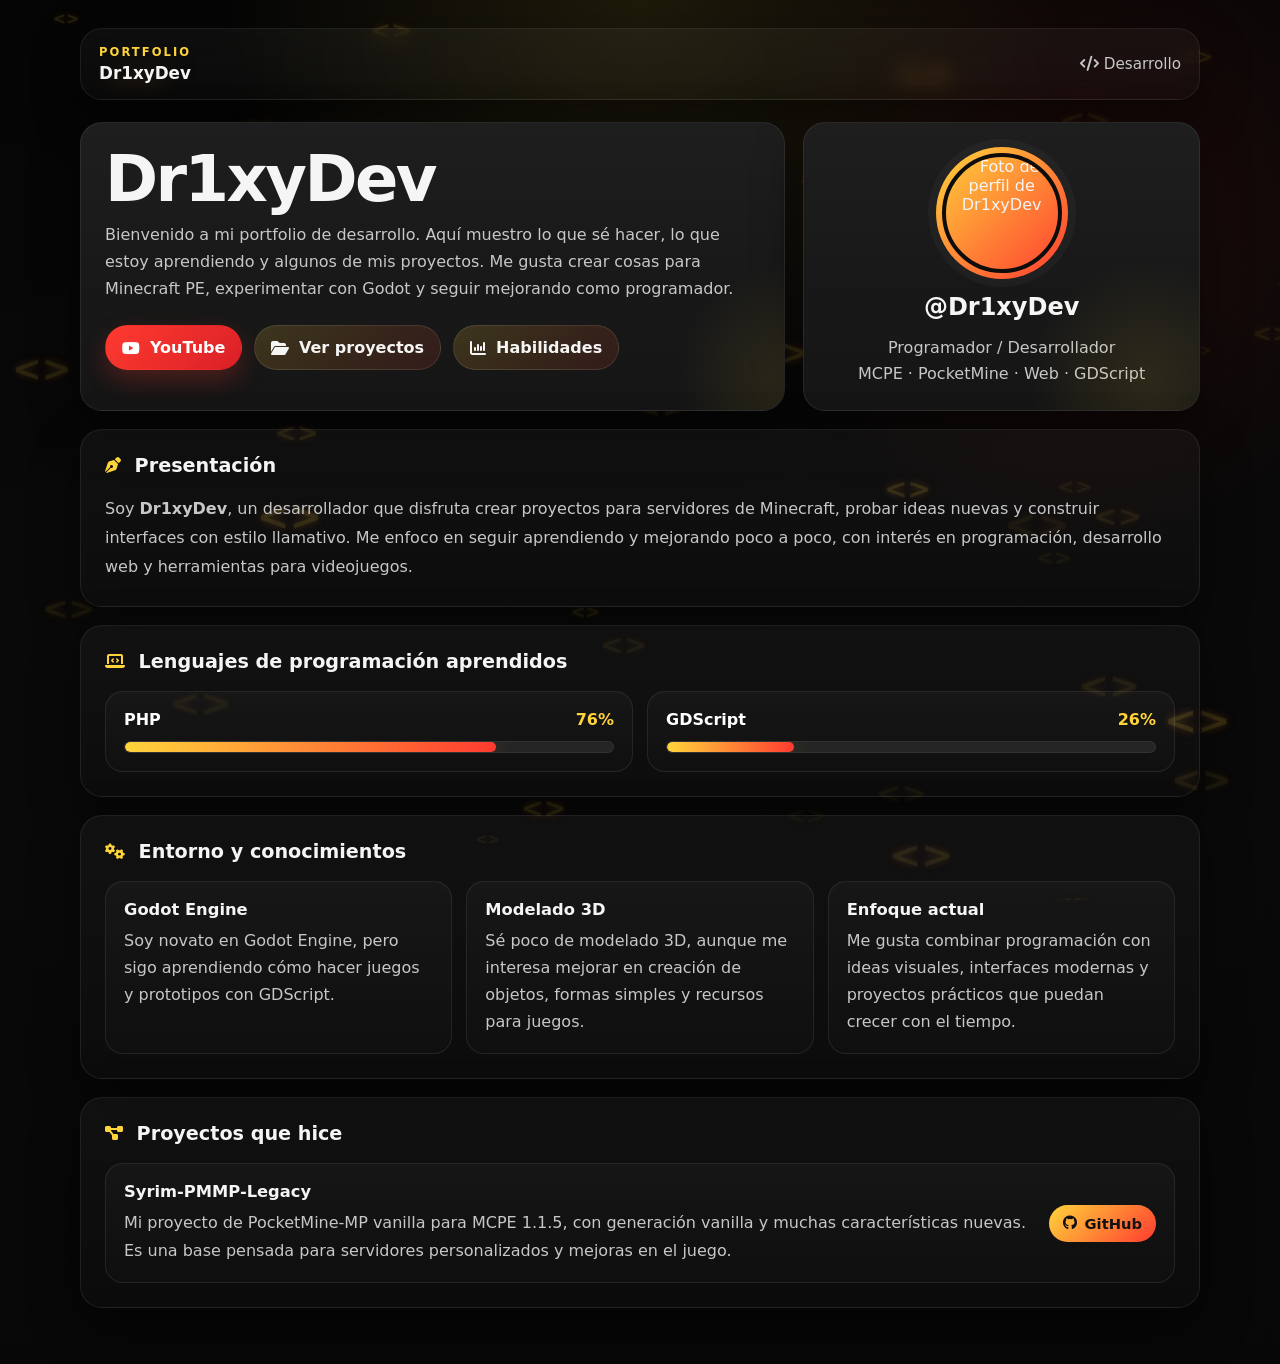
==== commit 88dc51de: "Update fmt.Println message from 'Hello' to 'Goodbye'" ====
--- a/index.html
+++ b/index.html
@@ -1,612 +1,564 @@
-<!DOCTYPE html><html lang="es">
+<!DOCTYPE html>
+<html lang="es">
 <head>
   <meta charset="UTF-8" />
   <meta name="viewport" content="width=device-width, initial-scale=1.0" />
-  <meta name="theme-color" content="#0a0e27" />
-  <title>Dr1xyDev — Dev Portfolio</title>
+  <title>Dr1xyDev | Portfolio</title>
+
+  <!-- Iconos reales -->
+  <link rel="stylesheet" href="https://cdnjs.cloudflare.com/ajax/libs/font-awesome/6.5.2/css/all.min.css">
+
   <style>
     :root{
-      --bg:#060814;
-      --bg2:#0a0e27;
-      --bg3:#12183a;
-      --card:rgba(10,14,39,.72);
-      --line:rgba(0,212,255,.28);
-      --cyan:#00d4ff;
-      --cyan2:#7cf3ff;
-      --gold:#ffd700;
-      --gold2:#ffef7a;
-      --text:#e7f1ff;
-      --muted:#9db0ca;
-      --shadow:0 0 18px rgba(0,212,255,.18), 0 0 42px rgba(0,212,255,.08);
+      --bg:#070707;
+      --card:#121212;
+      --text:#f5f5f5;
+      --muted:#c7c7c7;
+      --line:rgba(255,255,255,.08);
+      --yellow:#ffd43b;
+      --yellow-2:#ffb800;
+      --red:#ff3b30;
+      --red-2:#d91f26;
+      --shadow:0 18px 50px rgba(0,0,0,.45);
       --radius:22px;
-    }*{box-sizing:border-box;margin:0;padding:0}
-html{scroll-behavior:smooth}
-body{
-  font-family: ui-monospace, SFMono-Regular, Menlo, Monaco, Consolas, "Courier New", monospace;
-  background:
-    radial-gradient(circle at top, rgba(0,212,255,.14), transparent 32%),
-    radial-gradient(circle at 20% 20%, rgba(255,215,0,.08), transparent 20%),
-    linear-gradient(135deg, var(--bg) 0%, var(--bg2) 48%, var(--bg3) 100%);
-  color:var(--text);
-  overflow-x:hidden;
-  min-height:100vh;
-}
-
-body::before{
-  content:"";
-  position:fixed; inset:0;
-  pointer-events:none;
-  background-image:
-    linear-gradient(rgba(255,255,255,.03) 1px, transparent 1px),
-    linear-gradient(90deg, rgba(255,255,255,.03) 1px, transparent 1px);
-  background-size: 42px 42px;
-  opacity:.18;
-  mask-image: linear-gradient(to bottom, rgba(0,0,0,.95), rgba(0,0,0,.35));
-}
-
-a{color:inherit}
-.wrap{max-width:1180px;margin:0 auto;padding:22px}
-
-/* Loading */
-.loading{
-  position:fixed; inset:0; z-index:9999;
-  display:grid; place-items:center;
-  background:linear-gradient(135deg, #050713, #0a1030 55%, #050713);
-  transition:opacity .5s ease, visibility .5s ease;
-}
-.loading.hidden{opacity:0; visibility:hidden; pointer-events:none}
-.loading-card{
-  text-align:center;
-  padding:34px 28px;
-  border:1px solid var(--line);
-  border-radius:24px;
-  background:rgba(7,10,24,.75);
-  box-shadow:var(--shadow);
-  backdrop-filter: blur(12px);
-}
-.loading-title{
-  font-size:clamp(1.6rem, 4vw, 3rem);
-  color:var(--cyan);
-  text-shadow:0 0 10px rgba(0,212,255,.9), 0 0 24px rgba(0,212,255,.35);
-  letter-spacing:2px;
-  animation:flicker 1.5s infinite;
-}
-.loading-dots{display:flex; justify-content:center; gap:12px; margin-top:18px}
-.loading-dots span{
-  width:12px;height:12px;border-radius:50%;
-  background:var(--gold);
-  box-shadow:0 0 18px rgba(255,215,0,.95);
-  animation:bounce 1s infinite ease-in-out;
-}
-.loading-dots span:nth-child(2){animation-delay:.15s}
-.loading-dots span:nth-child(3){animation-delay:.3s}
-
-/* Hero */
-.hero{
-  min-height:100vh;
-  display:grid;
-  align-items:center;
-  position:relative;
-  padding:30px 0 48px;
-}
-.hero-grid{
-  display:grid;
-  grid-template-columns: 1.1fr .9fr;
-  gap:26px;
-  align-items:center;
-}
-.hero-card, .glass-card{
-  background:linear-gradient(180deg, rgba(10,14,39,.82), rgba(10,14,39,.6));
-  border:1px solid var(--line);
-  border-radius:var(--radius);
-  box-shadow:var(--shadow);
-  backdrop-filter: blur(12px);
-}
-.hero-card{
-  padding:34px;
-  position:relative;
-  overflow:hidden;
-}
-.hero-card::after{
-  content:"";
-  position:absolute; inset:auto -40% -60% auto;
-  width:320px; height:320px;
-  background:radial-gradient(circle, rgba(0,212,255,.18), transparent 60%);
-  filter: blur(2px);
-  pointer-events:none;
-}
-.tagline{
-  display:inline-flex;
-  align-items:center;
-  gap:10px;
-  color:var(--gold2);
-  border:1px solid rgba(255,215,0,.25);
-  background:rgba(255,215,0,.06);
-  padding:8px 14px;
-  border-radius:999px;
-  letter-spacing:1px;
-  margin-bottom:18px;
-  text-transform:uppercase;
-  font-size:.8rem;
-}
-.title{
-  font-size:clamp(2.5rem, 7vw, 5.2rem);
-  line-height: .95;
-  letter-spacing: 4px;
-  text-transform:uppercase;
-  color:var(--cyan);
-  text-shadow:0 0 10px rgba(0,212,255,.9), 0 0 32px rgba(0,212,255,.25), 3px 0 0 var(--gold), -3px 0 0 rgba(255,215,0,.4);
-  margin-bottom:14px;
-}
-.subtitle{
-  color:var(--muted);
-  font-size:1.02rem;
-  max-width:62ch;
-  line-height:1.75;
-  margin-bottom:28px;
-}
-.actions{display:flex;flex-wrap:wrap;gap:14px}
-.btn{
-  display:inline-flex;align-items:center;gap:10px;
-  text-decoration:none;
-  padding:14px 18px;
-  border-radius:16px;
-  border:1px solid var(--line);
-  background:rgba(0,212,255,.06);
-  color:var(--text);
-  transition:transform .25s ease, box-shadow .25s ease, border-color .25s ease, background .25s ease;
-  box-shadow:0 0 0 rgba(0,0,0,0);
-  font-weight:700;
-  letter-spacing:.3px;
-}
-.btn:hover{transform:translateY(-2px);border-color:rgba(124,243,255,.55);box-shadow:var(--shadow);background:rgba(0,212,255,.11)}
-.btn.yt{background:rgba(255,0,0,.14); border-color: rgba(255,100,100,.5)}
-.btn.yt:hover{background:rgba(255,0,0,.22)}
-.btn .icon{font-size:1.15rem}
-
-.profile{
-  padding:24px;
-  display:grid;
-  place-items:center;
-  text-align:center;
-  position:relative;
-  overflow:hidden;
-}
-.avatar-wrap{
-  position:relative;
-  width:220px;height:220px;
-  margin-bottom:18px;
-  display:grid;place-items:center;
-}
-.avatar-wrap::before{
-  content:"";
-  position:absolute; inset:-12px;
-  border-radius:50%;
-  background:conic-gradient(from 180deg, rgba(0,212,255,.9), rgba(255,215,0,.95), rgba(0,212,255,.8));
-  filter: blur(10px);
-  opacity:.55;
-  animation:spin 8s linear infinite;
-}
-.avatar{
-  position:relative;
-  width:200px;height:200px;
-  border-radius:50%;
-  object-fit:cover;
-  border:3px solid rgba(255,255,255,.14);
-  box-shadow:0 0 0 6px rgba(0,212,255,.08), 0 0 25px rgba(0,212,255,.35);
-  background:#081022;
-}
-.profile h2{
-  font-size:1.2rem;
-  letter-spacing:2px;
-  color:var(--gold2);
-  margin-bottom:8px;
-}
-.profile p{color:var(--muted);line-height:1.7}
-
-/* Sections */
-.section{
-  margin:22px 0 0;
-  padding:26px;
-  border-radius:var(--radius);
-  background:rgba(7,10,24,.54);
-  border:1px solid rgba(0,212,255,.18);
-  box-shadow:var(--shadow);
-  backdrop-filter: blur(10px);
-  opacity:0;
-  transform: translateY(18px);
-  transition: opacity .7s ease, transform .7s ease;
-}
-.section.show{opacity:1; transform: translateY(0)}
-.section-head{
-  display:flex;align-items:center;gap:12px;flex-wrap:wrap;
-  margin-bottom:18px;
-}
-.section-mark{
-  color:var(--gold2);
-  text-shadow:0 0 10px rgba(255,215,0,.45);
-  font-weight:900;
-  letter-spacing:3px;
-}
-.section-head h3{
-  color:var(--cyan);
-  font-size:1.35rem;
-  letter-spacing:2px;
-  text-transform:uppercase;
-}
-.section-text{color:var(--text);line-height:1.9}
-.section-text strong{color:var(--gold2)}
-
-/* Skills */
-.skills-grid{
-  display:grid;
-  grid-template-columns:repeat(2, minmax(0,1fr));
-  gap:18px;
-}
-.skill-card{
-  position:relative;
-  background:rgba(8,12,28,.76);
-  border:1px solid rgba(0,212,255,.2);
-  border-radius:18px;
-  padding:18px;
-  overflow:hidden;
-}
-.skill-top{display:flex;align-items:end;justify-content:space-between;gap:12px;margin-bottom:12px}
-.skill-name{font-size:1rem;font-weight:800;letter-spacing:1px;color:var(--cyan2)}
-.skill-perc{color:var(--gold2);font-weight:900}
-.bar{
-  position:relative;
-  height:18px;
-  border-radius:999px;
-  background:rgba(255,255,255,.06);
-  border:1px solid rgba(255,215,0,.18);
-  overflow:hidden;
-  box-shadow: inset 0 0 12px rgba(0,0,0,.35);
-}
-.bar-fill{
-  position:absolute; inset:0 auto 0 0;
-  width:0;
-  border-radius:inherit;
-  background:linear-gradient(90deg, #cfa300, #ffd700 35%, #fff09b 55%, #ffd700 100%);
-  box-shadow: 0 0 16px rgba(255,215,0,.52), inset 0 0 10px rgba(255,255,255,.2);
-}
-.bar-fill::after{
-  content:"";
-  position:absolute; inset:0;
-  background:linear-gradient(90deg, transparent, rgba(255,255,255,.4), transparent);
-  transform:translateX(-100%);
-  animation:shine 1.6s linear infinite;
-}
-.sparkles{position:absolute; inset:0; pointer-events:none; overflow:hidden}
-.sparkles i{
-  position:absolute; bottom:50%; left:var(--x);
-  width:4px; height:4px; border-radius:50%;
-  background:var(--gold2);
-  box-shadow:0 0 10px rgba(255,215,0,.95);
-  opacity:0;
-  animation: spark 1.35s ease-out infinite;
-  animation-delay: var(--d);
-}
-
-/* Knowledge cards */
-.info-grid{
-  display:grid;
-  grid-template-columns: repeat(3, minmax(0, 1fr));
-  gap:16px;
-}
-.info-card{
-  background:rgba(8,12,28,.74);
-  border:1px solid rgba(0,212,255,.2);
-  border-radius:18px;
-  padding:18px;
-  min-height: 150px;
-}
-.info-card h4{
-  color:var(--gold2);
-  margin-bottom:10px;
-  font-size:1.05rem;
-}
-.info-card p{color:var(--muted);line-height:1.75}
-
-/* Projects */
-.projects{
-  display:grid;
-  grid-template-columns:1fr;
-  gap:16px;
-}
-.project{
-  display:grid;
-  grid-template-columns:1fr auto;
-  gap:16px;
-  align-items:center;
-  text-decoration:none;
-  color:inherit;
-  padding:20px;
-  border-radius:18px;
-  background:linear-gradient(180deg, rgba(10,14,39,.78), rgba(10,14,39,.58));
-  border:1px solid rgba(0,212,255,.22);
-  transition:transform .25s ease, border-color .25s ease, box-shadow .25s ease;
-  position:relative;
-  overflow:hidden;
-}
-.project::before{
-  content:"";
-  position:absolute; inset:0;
-  background:linear-gradient(90deg, transparent, rgba(0,212,255,.08), transparent);
-  transform:translateX(-120%);
-  transition:transform .8s ease;
-}
-.project:hover{transform:translateY(-3px);border-color:rgba(255,215,0,.4);box-shadow:var(--shadow)}
-.project:hover::before{transform:translateX(120%)}
-.project h4{font-size:1.1rem;color:var(--cyan2);letter-spacing:1px;margin-bottom:8px}
-.project p{color:var(--text);line-height:1.8}
-.chip{
-  display:inline-flex;align-items:center;justify-content:center;
-  padding:8px 12px;border-radius:999px;
-  background:rgba(255,215,0,.12);
-  border:1px solid rgba(255,215,0,.25);
-  color:var(--gold2);
-  font-size:.85rem;
-  white-space:nowrap;
-  height:fit-content;
-  margin-top:4px;
-}
-
-.footer{
-  text-align:center;
-  padding:28px 8px 10px;
-  color:var(--muted);
-  line-height:1.8;
-}
-.footer a{color:var(--cyan2);text-decoration:none}
-.footer a:hover{text-decoration:underline}
-
-/* Floating particles */
-.bg-particles{
-  position:fixed; inset:0; pointer-events:none; overflow:hidden; z-index:-1;
-}
-.bg-particles span{
-  position:absolute; bottom:-20px;
-  width:3px;height:3px;border-radius:50%;
-  background:rgba(124,243,255,.7);
-  box-shadow:0 0 12px rgba(0,212,255,.45);
-  animation: rise linear infinite;
-  opacity:.45;
-}
-
-/* Responsive */
-@media (max-width: 900px){
-  .hero-grid,.skills-grid,.info-grid{grid-template-columns:1fr}
-  .project{grid-template-columns:1fr}
-}
-@media (max-width: 560px){
-  .wrap{padding:14px}
-  .hero-card,.section{padding:18px}
-  .avatar-wrap{width:180px;height:180px}
-  .avatar{width:162px;height:162px}
-  .title{letter-spacing:2px}
-}
-
-@keyframes bounce{0%,80%,100%{transform:translateY(0) scale(.78)}40%{transform:translateY(-8px) scale(1)}}
-@keyframes flicker{0%,100%{opacity:1}50%{opacity:.78}52%{opacity:.5}54%{opacity:1}}
-@keyframes spin{to{transform:rotate(360deg)}}
-@keyframes shine{to{transform:translateX(100%)}}
-@keyframes spark{0%{transform:translate(0,0) scale(.6);opacity:0}20%{opacity:1}100%{transform:translate(calc(var(--dx) * 1px), calc(var(--dy) * -1px)) scale(1.2);opacity:0}}
-@keyframes rise{0%{transform:translateY(0) translateX(0);opacity:0}10%{opacity:.7}100%{transform:translateY(-115vh) translateX(40px);opacity:0}}
-
-/* reduced motion */
-@media (prefers-reduced-motion: reduce){
-  html{scroll-behavior:auto}
-  *,*::before,*::after{animation:none !important;transition:none !important}
-}
-
+    }
+
+    *{box-sizing:border-box}
+    html{scroll-behavior:smooth}
+    body{
+      margin:0;
+      font-family:system-ui,-apple-system,Segoe UI,Roboto,Ubuntu,Cantarell,Noto Sans,sans-serif;
+      background:
+        radial-gradient(circle at top, rgba(255, 216, 59, .10), transparent 28%),
+        radial-gradient(circle at 85% 15%, rgba(255, 59, 48, .10), transparent 22%),
+        linear-gradient(180deg, #050505 0%, #090909 45%, #070707 100%);
+      color:var(--text);
+      min-height:100vh;
+      overflow-x:hidden;
+      position:relative;
+    }
+
+    #space-bg{
+      position:fixed;
+      inset:0;
+      overflow:hidden;
+      pointer-events:none;
+      z-index:0;
+    }
+
+    #space-bg span{
+      position:absolute;
+      display:block;
+      color:rgba(255, 212, 59, .22);
+      text-shadow:
+        0 0 8px rgba(255, 212, 59, .25),
+        0 0 18px rgba(255, 59, 48, .18);
+      font-weight:900;
+      user-select:none;
+      will-change:transform, opacity;
+      animation:spaceFloat linear infinite;
+      filter:blur(.2px);
+      white-space:nowrap;
+    }
+
+    @keyframes spaceFloat{
+      0%{
+        transform:translate3d(0, 110vh, 0) rotate(0deg) scale(1);
+        opacity:0;
+      }
+      10%{opacity:.85}
+      50%{
+        transform:translate3d(var(--drift), 45vh, 0) rotate(180deg) scale(1.08);
+        opacity:.55;
+      }
+      100%{
+        transform:translate3d(calc(var(--drift) * -1), -15vh, 0) rotate(360deg) scale(.95);
+        opacity:0;
+      }
+    }
+
+    .wrap{
+      width:min(1120px, calc(100% - 28px));
+      margin:0 auto;
+      padding:28px 0 56px;
+      position:relative;
+      z-index:1;
+    }
+
+    .topbar{
+      display:flex;
+      align-items:center;
+      justify-content:space-between;
+      gap:16px;
+      margin-bottom:22px;
+      padding:16px 18px;
+      border:1px solid var(--line);
+      background:linear-gradient(180deg, rgba(255,255,255,.04), rgba(255,255,255,.02));
+      border-radius:var(--radius);
+      box-shadow:var(--shadow);
+      backdrop-filter:blur(10px);
+    }
+
+    .brand{
+      display:flex;
+      flex-direction:column;
+      gap:4px;
+    }
+
+    .brand small{
+      color:var(--yellow);
+      letter-spacing:.18em;
+      text-transform:uppercase;
+      font-size:.72rem;
+      font-weight:700;
+    }
+
+    .brand strong{
+      font-size:1.05rem;
+      font-weight:800;
+    }
+
+    .hero{
+      display:grid;
+      grid-template-columns:1.6fr .9fr;
+      gap:18px;
+      align-items:stretch;
+      margin-bottom:18px;
+    }
+
+    .panel{
+      border:1px solid var(--line);
+      background:
+        linear-gradient(180deg, rgba(255,255,255,.05), rgba(255,255,255,.02)),
+        linear-gradient(180deg, var(--card), #101010);
+      border-radius:var(--radius);
+      box-shadow:var(--shadow);
+      padding:24px;
+      position:relative;
+      overflow:hidden;
+    }
+
+    .panel::before{
+      content:"";
+      position:absolute;
+      inset:auto -20% -35% auto;
+      width:260px;
+      height:260px;
+      background:radial-gradient(circle, rgba(255, 216, 59, .10), transparent 65%);
+      pointer-events:none;
+    }
+
+    .hero h1{
+      margin:0 0 10px;
+      font-size:clamp(2.2rem, 5vw, 4.2rem);
+      line-height:1;
+      letter-spacing:-.04em;
+    }
+
+    .hero p{
+      margin:0;
+      color:var(--muted);
+      line-height:1.7;
+      max-width:65ch;
+    }
+
+    .hero-actions{
+      display:flex;
+      flex-wrap:wrap;
+      gap:12px;
+      margin-top:22px;
+    }
+
+    .btn{
+      display:inline-flex;
+      align-items:center;
+      justify-content:center;
+      gap:10px;
+      padding:12px 16px;
+      border-radius:999px;
+      text-decoration:none;
+      font-weight:800;
+      border:1px solid transparent;
+      transition:.2s ease;
+      will-change:transform;
+    }
+
+    .btn:hover{transform:translateY(-2px)}
+    .btn.primary{
+      background:linear-gradient(135deg, var(--red), var(--red-2));
+      color:#fff;
+      box-shadow:0 10px 25px rgba(255,59,48,.24);
+    }
+    .btn.secondary{
+      background:linear-gradient(135deg, rgba(255,212,59,.16), rgba(255,59,48,.12));
+      border-color:rgba(255,255,255,.10);
+      color:var(--text);
+    }
+
+    .profile{
+      display:flex;
+      flex-direction:column;
+      align-items:center;
+      justify-content:center;
+      text-align:center;
+      gap:14px;
+    }
+
+    .avatar-wrap{
+      width:132px;
+      height:132px;
+      padding:6px;
+      border-radius:50%;
+      background:linear-gradient(135deg, var(--yellow), var(--red));
+      box-shadow:0 0 0 8px rgba(255,255,255,.03);
+    }
+
+    .avatar{
+      width:100%;
+      height:100%;
+      object-fit:cover;
+      border-radius:50%;
+      border:4px solid #0d0d0d;
+      display:block;
+    }
+
+    .profile h2{
+      margin:0;
+      font-size:1.5rem;
+    }
+
+    .profile p{
+      margin:0;
+      color:var(--muted);
+      line-height:1.6;
+    }
+
+    .section{
+      margin-top:18px;
+      padding:24px;
+      border:1px solid var(--line);
+      background:linear-gradient(180deg, rgba(255,255,255,.04), rgba(255,255,255,.02));
+      border-radius:var(--radius);
+      box-shadow:var(--shadow);
+    }
+
+    .section-head{
+      display:flex;
+      align-items:center;
+      gap:12px;
+      margin-bottom:18px;
+    }
+
+    .section-mark{
+      color:var(--yellow);
+      font-weight:900;
+      letter-spacing:.1em;
+    }
+
+    .section h3{
+      margin:0;
+      font-size:1.2rem;
+    }
+
+    .section-text{
+      color:var(--muted);
+      line-height:1.8;
+    }
+
+    .skills-grid,
+    .info-grid,
+    .projects{
+      display:grid;
+      gap:14px;
+    }
+
+    .skills-grid{
+      grid-template-columns:repeat(2, minmax(0, 1fr));
+    }
+
+    .info-grid{
+      grid-template-columns:repeat(3, minmax(0, 1fr));
+    }
+
+    .project{
+      display:flex;
+      align-items:stretch;
+      justify-content:space-between;
+      gap:16px;
+      text-decoration:none;
+      color:inherit;
+      padding:18px;
+      border-radius:18px;
+      border:1px solid var(--line);
+      background:linear-gradient(180deg, rgba(255,255,255,.03), rgba(255,255,255,.015));
+      transition:.2s ease;
+    }
+
+    .project:hover{
+      transform:translateY(-2px);
+      border-color:rgba(255,212,59,.35);
+      background:linear-gradient(180deg, rgba(255,212,59,.08), rgba(255,59,48,.05));
+    }
+
+    .project h4,
+    .info-card h4{
+      margin:0 0 8px;
+      font-size:1.02rem;
+    }
+
+    .project p,
+    .info-card p{
+      margin:0;
+      color:var(--muted);
+      line-height:1.7;
+    }
+
+    .chip{
+      align-self:center;
+      white-space:nowrap;
+      border-radius:999px;
+      padding:10px 14px;
+      background:linear-gradient(135deg, var(--yellow), var(--red));
+      color:#111;
+      font-weight:900;
+      font-size:.92rem;
+      display:inline-flex;
+      align-items:center;
+      gap:8px;
+    }
+
+    .skill-card,
+    .info-card{
+      border:1px solid var(--line);
+      background:linear-gradient(180deg, rgba(255,255,255,.03), rgba(255,255,255,.015));
+      border-radius:18px;
+      padding:18px;
+    }
+
+    .skill-top{
+      display:flex;
+      align-items:center;
+      justify-content:space-between;
+      gap:10px;
+      margin-bottom:12px;
+      font-weight:800;
+    }
+
+    .skill-name{color:#fff}
+    .skill-perc{color:var(--yellow)}
+
+    .bar{
+      width:100%;
+      height:12px;
+      border-radius:999px;
+      background:#252525;
+      overflow:hidden;
+      border:1px solid rgba(255,255,255,.06);
+    }
+
+    .bar-fill{
+      width:0%;
+      height:100%;
+      border-radius:999px;
+      background:linear-gradient(90deg, var(--yellow), var(--red));
+      box-shadow:0 0 18px rgba(255, 180, 0, .22);
+      transition:width 1.2s cubic-bezier(.22,1,.36,1);
+    }
+
+    .skill-card.is-visible .bar-fill{
+      width:var(--percent);
+    }
+
+    .reveal{
+      opacity:0;
+      transform:translateY(16px);
+      transition:opacity .7s ease, transform .7s ease;
+    }
+
+    .reveal.is-visible{
+      opacity:1;
+      transform:translateY(0);
+    }
+
+    @media (max-width: 900px){
+      .hero,
+      .skills-grid,
+      .info-grid{
+        grid-template-columns:1fr;
+      }
+    }
+
+    @media (max-width: 640px){
+      .wrap{width:min(100% - 18px, 1120px); padding-top:18px}
+      .topbar,
+      .panel,
+      .section{padding:18px}
+      .project{
+        flex-direction:column;
+        align-items:flex-start;
+      }
+      .chip{align-self:flex-start}
+      .avatar-wrap{
+        width:112px;
+        height:112px;
+      }
+    }
   </style>
 </head>
 <body>
-  <div class="loading" id="loadingScreen">
-    <div class="loading-card">
-      <div class="loading-title">Cargando :).....</div>
-      <div class="loading-dots"><span></span><span></span><span></span></div>
-    </div>
-  </div>  <div class="bg-particles" id="bgParticles"></div>  <main class="wrap" id="mainContent">
+  <div id="space-bg" aria-hidden="true"></div>
+
+  <div class="wrap">
+    <header class="topbar reveal">
+      <div class="brand">
+        <small>Portfolio</small>
+        <strong>Dr1xyDev</strong>
+      </div>
+      <div style="color:var(--muted); font-size:.95rem;">
+        <i class="fa-solid fa-code"></i> Desarrollo
+      </div>
+    </header>
+
     <section class="hero">
-      <div class="hero-grid">
-        <article class="hero-card reveal">
-          <div class="tagline">Dev Blog · Cyberpunk · Blue Neon</div>
-          <h1 class="title">Dr1xyDev</h1>
-          <p class="subtitle">
-            Bienvenido a mi portfolio de desarrollo. Aquí muestro lo que sé hacer, lo que estoy aprendiendo y algunos de mis proyectos.
-            Me gusta crear cosas para Minecraft PE, experimentar con Godot y seguir mejorando como programador.
-          </p>
-          <div class="actions">
-            <a class="btn yt" href="https://www.youtube.com/@Dr1xyDev" target="_blank" rel="noopener noreferrer">
-              <span class="icon">▶</span> YouTube
-            </a>
-            <a class="btn" href="#projects"><span class="icon">⌁</span> Ver proyectos</a>
-            <a class="btn" href="#skills"><span class="icon">▣</span> Habilidades</a>
+      <div class="panel reveal">
+        <h1>Dr1xyDev</h1>
+        <p>
+          Bienvenido a mi portfolio de desarrollo. Aquí muestro lo que sé hacer, lo que estoy aprendiendo y algunos de mis proyectos.
+          Me gusta crear cosas para Minecraft PE, experimentar con Godot y seguir mejorando como programador.
+        </p>
+
+        <div class="hero-actions">
+          <a class="btn primary" href="https://www.youtube.com/@Dr1xyDev" target="_blank" rel="noopener noreferrer">
+            <i class="fa-brands fa-youtube"></i> YouTube
+          </a>
+          <a class="btn secondary" href="#projects">
+            <i class="fa-solid fa-folder-open"></i> Ver proyectos
+          </a>
+          <a class="btn secondary" href="#skills">
+            <i class="fa-solid fa-chart-column"></i> Habilidades
+          </a>
+        </div>
+      </div>
+
+      <aside class="panel profile reveal">
+        <div class="avatar-wrap">
+          <img class="avatar" src="https://github.com/Dr1xyDev.png?size=400" alt="Foto de perfil de Dr1xyDev" />
+        </div>
+        <h2>@Dr1xyDev</h2>
+        <p>Programador / Desarrollador<br>MCPE · PocketMine · Web · GDScript</p>
+      </aside>
+    </section>
+
+    <section class="section reveal" id="about">
+      <div class="section-head">
+        <span class="section-mark"><i class="fa-solid fa-pen-nib"></i></span>
+        <h3>Presentación</h3>
+      </div>
+      <div class="section-text">
+        Soy <strong>Dr1xyDev</strong>, un desarrollador que disfruta crear proyectos para servidores de Minecraft, probar ideas nuevas y construir interfaces con estilo llamativo.
+        Me enfoco en seguir aprendiendo y mejorando poco a poco, con interés en programación, desarrollo web y herramientas para videojuegos.
+      </div>
+    </section>
+
+    <section class="section reveal" id="skills">
+      <div class="section-head">
+        <span class="section-mark"><i class="fa-solid fa-laptop-code"></i></span>
+        <h3>Lenguajes de programación aprendidos</h3>
+      </div>
+
+      <div class="skills-grid">
+        <div class="skill-card skill" data-percent="76" style="--percent:76%;">
+          <div class="skill-top">
+            <span class="skill-name">PHP</span>
+            <span class="skill-perc">76%</span>
           </div>
-        </article><aside class="hero-card profile reveal">
-      <div class="avatar-wrap">
-        <img class="avatar" src="https://github.com/Dr1xyDev.png?size=400" alt="Foto de perfil de Dr1xyDev" />
-      </div>
-      <h2>@Dr1xyDev</h2>
-      <p>Programador / Desarrollador<br>MCPE · PocketMine · Web · GDScript</p>
-    </aside>
+          <div class="bar"><div class="bar-fill"></div></div>
+        </div>
+
+        <div class="skill-card skill" data-percent="26" style="--percent:26%;">
+          <div class="skill-top">
+            <span class="skill-name">GDScript</span>
+            <span class="skill-perc">26%</span>
+          </div>
+          <div class="bar"><div class="bar-fill"></div></div>
+        </div>
+      </div>
+    </section>
+
+    <section class="section reveal" id="experience">
+      <div class="section-head">
+        <span class="section-mark"><i class="fa-solid fa-gears"></i></span>
+        <h3>Entorno y conocimientos</h3>
+      </div>
+
+      <div class="info-grid">
+        <article class="info-card">
+          <h4>Godot Engine</h4>
+          <p>Soy novato en Godot Engine, pero sigo aprendiendo cómo hacer juegos y prototipos con GDScript.</p>
+        </article>
+
+        <article class="info-card">
+          <h4>Modelado 3D</h4>
+          <p>Sé poco de modelado 3D, aunque me interesa mejorar en creación de objetos, formas simples y recursos para juegos.</p>
+        </article>
+
+        <article class="info-card">
+          <h4>Enfoque actual</h4>
+          <p>Me gusta combinar programación con ideas visuales, interfaces modernas y proyectos prácticos que puedan crecer con el tiempo.</p>
+        </article>
+      </div>
+    </section>
+
+    <section class="section reveal" id="projects">
+      <div class="section-head">
+        <span class="section-mark"><i class="fa-solid fa-diagram-project"></i></span>
+        <h3>Proyectos que hice</h3>
+      </div>
+
+      <div class="projects">
+        <a class="project" href="https://github.com/Dr1xyDev/Syrim-PMMP-Legacy" target="_blank" rel="noopener noreferrer">
+          <div>
+            <h4>Syrim-PMMP-Legacy</h4>
+            <p>
+              Mi proyecto de PocketMine-MP vanilla para MCPE 1.1.5, con generación vanilla y muchas características nuevas.
+              Es una base pensada para servidores personalizados y mejoras en el juego.
+            </p>
+          </div>
+          <div class="chip"><i class="fa-brands fa-github"></i> GitHub</div>
+        </a>
+      </div>
+    </section>
   </div>
-</section>
-
-<section class="section reveal" id="about">
-  <div class="section-head">
-    <span class="section-mark">//</span>
-    <h3>Presentación</h3>
-  </div>
-  <div class="section-text">
-    Soy <strong>Dr1xyDev</strong>, un desarrollador que disfruta crear proyectos para servidores de Minecraft, probar ideas nuevas y construir interfaces con estilo llamativo.
-    Me enfoco en seguir aprendiendo y mejorando poco a poco, con interés en programación, desarrollo web y herramientas para videojuegos.
-  </div>
-</section>
-
-<section class="section reveal" id="skills">
-  <div class="section-head">
-    <span class="section-mark">//</span>
-    <h3>Lenguajes de programación aprendidos</h3>
-  </div>
-
-  <div class="skills-grid">
-    <div class="skill-card skill" data-percent="76">
-      <div class="sparkles">
-        <i style="--x:12%;--d:0s;--dx:10;--dy:28"></i>
-        <i style="--x:38%;--d:.25s;--dx:-6;--dy:22"></i>
-        <i style="--x:64%;--d:.5s;--dx:8;--dy:30"></i>
-        <i style="--x:84%;--d:.75s;--dx:-10;--dy:26"></i>
-      </div>
-      <div class="skill-top"><span class="skill-name">PHP</span><span class="skill-perc">76%</span></div>
-      <div class="bar"><div class="bar-fill"></div></div>
-    </div>
-
-    <div class="skill-card skill" data-percent="26">
-      <div class="sparkles">
-        <i style="--x:18%;--d:0s;--dx:10;--dy:22"></i>
-        <i style="--x:51%;--d:.2s;--dx:-8;--dy:18"></i>
-        <i style="--x:76%;--d:.55s;--dx:9;--dy:24"></i>
-        <i style="--x:88%;--d:.85s;--dx:-8;--dy:20"></i>
-      </div>
-      <div class="skill-top"><span class="skill-name">GDScript</span><span class="skill-perc">26%</span></div>
-      <div class="bar"><div class="bar-fill"></div></div>
-    </div>
-  </div>
-</section>
-
-<section class="section reveal" id="experience">
-  <div class="section-head">
-    <span class="section-mark">//</span>
-    <h3>Entorno y conocimientos</h3>
-  </div>
-  <div class="info-grid">
-    <article class="info-card">
-      <h4>Godot Engine</h4>
-      <p>Soy novato en el entorno del motor de videojuegos Godot Engine, pero sigo aprendiendo cómo hacer juegos y prototipos con GDScript.</p>
-    </article>
-    <article class="info-card">
-      <h4>Modelado 3D</h4>
-      <p>Sé poco de modelado 3D, aunque me interesa mejorar en creación de objetos, formas simples y recursos para juegos.</p>
-    </article>
-    <article class="info-card">
-      <h4>Enfoque actual</h4>
-      <p>Me gusta combinar programación con ideas visuales, interfaces modernas y proyectos prácticos que puedan crecer con el tiempo.</p>
-    </article>
-  </div>
-</section>
-
-<section class="section reveal" id="projects">
-  <div class="section-head">
-    <span class="section-mark">//</span>
-    <h3>Proyectos que hice</h3>
-  </div>
-
-  <div class="projects">
-    <a class="project" href="https://github.com/Dr1xyDev/Syrim-PMMP-Legacy" target="_blank" rel="noopener noreferrer">
-      <div>
-        <h4>Syrim-PMMP-Legacy</h4>
-        <p>
-          Mi proyecto de PocketMine-MP vanilla para MCPE 1.1.5, con generación vanilla y muchas características nuevas.
-          Es una base pensada para servidores personalizados y mejoras en el juego.
-        </p>
-      </div>
-      <div class="chip">GitHub →</div>
-    </a>
-  </div>
-</section>
-
-<footer class="footer reveal">
-  <p>Hecho con estilo cyberpunk en azul, celeste, negro y dorado.</p>
-  <p>
-    GitHub: <a href="https://github.com/Dr1xyDev" target="_blank" rel="noopener noreferrer">Dr1xyDev</a>
-    · YouTube: <a href="https://www.youtube.com/@Dr1xyDev" target="_blank" rel="noopener noreferrer">@Dr1xyDev</a>
-  </p>
-</footer>
-
-  </main>  <script>
-    const loadingScreen = document.getElementById('loadingScreen');
-    const revealEls = document.querySelectorAll('.reveal');
-    const skillCards = document.querySelectorAll('.skill');
-
-    function fillBar(card){
-      const percent = card.dataset.percent || '0';
-      const bar = card.querySelector('.bar-fill');
-      if (!bar) return;
-      bar.style.width = '0%';
-      requestAnimationFrame(() => {
-        bar.style.transition = 'width 1.6s cubic-bezier(.2,.8,.2,1)';
-        bar.style.width = percent + '%';
-      });
-    }
+
+  <script>
+    const spaceBg = document.getElementById('space-bg');
+    const symbols = ["<\>", "<\>", "<\>", "<\>"];
+    const count = 42;
+
+    for (let i = 0; i < count; i++) {
+      const s = document.createElement('span');
+      s.textContent = symbols[Math.floor(Math.random() * symbols.length)];
+      s.style.left = Math.random() * 100 + 'vw';
+      s.style.top = Math.random() * 100 + 'vh';
+      s.style.fontSize = (14 + Math.random() * 26) + 'px';
+      s.style.opacity = (0.15 + Math.random() * 0.45).toFixed(2);
+      s.style.animationDuration = (10 + Math.random() * 18) + 's';
+      s.style.animationDelay = (-Math.random() * 20) + 's';
+      s.style.setProperty('--drift', (Math.random() * 140 - 70) + 'px');
+      spaceBg.appendChild(s);
+    }
+
+    const revealItems = document.querySelectorAll('.reveal, .skill');
 
     const io = new IntersectionObserver((entries) => {
       entries.forEach(entry => {
         if (entry.isIntersecting) {
-          entry.target.classList.add('show');
-          if (entry.target.classList.contains('skill')) fillBar(entry.target);
+          entry.target.classList.add('is-visible');
         }
       });
-    }, { threshold: 0.2 });
-
-    revealEls.forEach(el => io.observe(el));
-
-    function createBackgroundParticles(){
-      const holder = document.getElementById('bgParticles');
-      const count = 28;
-      for (let i = 0; i < count; i++) {
-        const dot = document.createElement('span');
-        const left = Math.random() * 100;
-        const duration = 8 + Math.random() * 10;
-        const delay = Math.random() * 8;
-        const size = 2 + Math.random() * 3;
-        dot.style.left = left + 'vw';
-        dot.style.width = size + 'px';
-        dot.style.height = size + 'px';
-        dot.style.animationDuration = duration + 's';
-        dot.style.animationDelay = '-' + delay + 's';
-        dot.style.opacity = 0.15 + Math.random() * 0.45;
-        holder.appendChild(dot);
-      }
-    }
-
-    createBackgroundParticles();
-
-    window.addEventListener('load', () => {
-      setTimeout(() => {
-        loadingScreen.classList.add('hidden');
-      }, 1800);
-    });
-
-    // tiny particle bursts over the skill bars
-    function burst(container){
-      const sparkle = document.createElement('span');
-      const x = 10 + Math.random() * 80;
-      const dx = (Math.random() * 70 - 35).toFixed(1);
-      const dy = (18 + Math.random() * 28).toFixed(1);
-      sparkle.style.cssText = `
-        position:absolute;
-        left:${x}%;
-        bottom:38%;
-        width:5px;height:5px;border-radius:50%;
-        background:#fff09b;
-        box-shadow:0 0 12px rgba(255,215,0,.95);
-        pointer-events:none;
-        --dx:${dx};
-        --dy:${dy};
-        animation:spark 1.2s ease-out forwards;
-      `;
-      container.appendChild(sparkle);
-      setTimeout(() => sparkle.remove(), 1200);
-    }
-
-    skillCards.forEach(card => {
-      const timer = setInterval(() => {
-        if (card.classList.contains('show')) burst(card);
-      }, 360);
-      card.addEventListener('mouseleave', () => clearInterval(timer));
-    });
-  </script></body>
+    }, { threshold: 0.18 });
+
+    revealItems.forEach(el => io.observe(el));
+  </script>
+</body>
 </html>
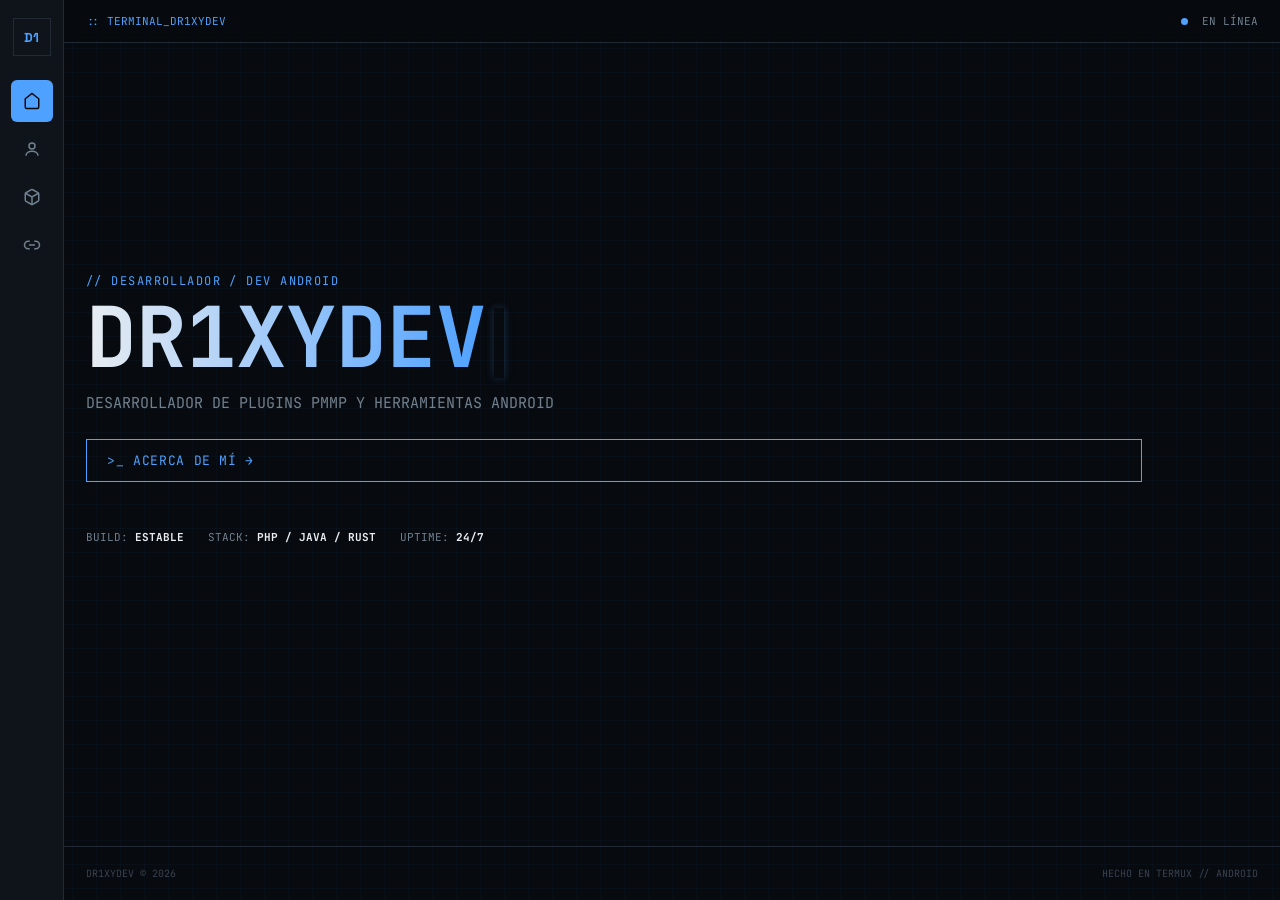
==== commit 8d063a44: "Update print statement from 'Hello' to 'Goodbye'" ====
--- a/index.html
+++ b/index.html
@@ -1,564 +1,596 @@
 <!DOCTYPE html>
 <html lang="es">
 <head>
-  <meta charset="UTF-8" />
-  <meta name="viewport" content="width=device-width, initial-scale=1.0" />
-  <title>Dr1xyDev | Portfolio</title>
-
-  <!-- Iconos reales -->
-  <link rel="stylesheet" href="https://cdnjs.cloudflare.com/ajax/libs/font-awesome/6.5.2/css/all.min.css">
-
-  <style>
-    :root{
-      --bg:#070707;
-      --card:#121212;
-      --text:#f5f5f5;
-      --muted:#c7c7c7;
-      --line:rgba(255,255,255,.08);
-      --yellow:#ffd43b;
-      --yellow-2:#ffb800;
-      --red:#ff3b30;
-      --red-2:#d91f26;
-      --shadow:0 18px 50px rgba(0,0,0,.45);
-      --radius:22px;
-    }
-
-    *{box-sizing:border-box}
-    html{scroll-behavior:smooth}
-    body{
-      margin:0;
-      font-family:system-ui,-apple-system,Segoe UI,Roboto,Ubuntu,Cantarell,Noto Sans,sans-serif;
-      background:
-        radial-gradient(circle at top, rgba(255, 216, 59, .10), transparent 28%),
-        radial-gradient(circle at 85% 15%, rgba(255, 59, 48, .10), transparent 22%),
-        linear-gradient(180deg, #050505 0%, #090909 45%, #070707 100%);
-      color:var(--text);
-      min-height:100vh;
-      overflow-x:hidden;
-      position:relative;
-    }
-
-    #space-bg{
-      position:fixed;
-      inset:0;
-      overflow:hidden;
-      pointer-events:none;
-      z-index:0;
-    }
-
-    #space-bg span{
-      position:absolute;
-      display:block;
-      color:rgba(255, 212, 59, .22);
-      text-shadow:
-        0 0 8px rgba(255, 212, 59, .25),
-        0 0 18px rgba(255, 59, 48, .18);
-      font-weight:900;
-      user-select:none;
-      will-change:transform, opacity;
-      animation:spaceFloat linear infinite;
-      filter:blur(.2px);
-      white-space:nowrap;
-    }
-
-    @keyframes spaceFloat{
-      0%{
-        transform:translate3d(0, 110vh, 0) rotate(0deg) scale(1);
-        opacity:0;
-      }
-      10%{opacity:.85}
-      50%{
-        transform:translate3d(var(--drift), 45vh, 0) rotate(180deg) scale(1.08);
-        opacity:.55;
-      }
-      100%{
-        transform:translate3d(calc(var(--drift) * -1), -15vh, 0) rotate(360deg) scale(.95);
-        opacity:0;
-      }
-    }
-
-    .wrap{
-      width:min(1120px, calc(100% - 28px));
-      margin:0 auto;
-      padding:28px 0 56px;
-      position:relative;
-      z-index:1;
-    }
-
-    .topbar{
-      display:flex;
-      align-items:center;
-      justify-content:space-between;
-      gap:16px;
-      margin-bottom:22px;
-      padding:16px 18px;
-      border:1px solid var(--line);
-      background:linear-gradient(180deg, rgba(255,255,255,.04), rgba(255,255,255,.02));
-      border-radius:var(--radius);
-      box-shadow:var(--shadow);
-      backdrop-filter:blur(10px);
-    }
-
-    .brand{
-      display:flex;
-      flex-direction:column;
-      gap:4px;
-    }
-
-    .brand small{
-      color:var(--yellow);
-      letter-spacing:.18em;
-      text-transform:uppercase;
-      font-size:.72rem;
-      font-weight:700;
-    }
-
-    .brand strong{
-      font-size:1.05rem;
-      font-weight:800;
-    }
-
-    .hero{
-      display:grid;
-      grid-template-columns:1.6fr .9fr;
-      gap:18px;
-      align-items:stretch;
-      margin-bottom:18px;
-    }
-
-    .panel{
-      border:1px solid var(--line);
-      background:
-        linear-gradient(180deg, rgba(255,255,255,.05), rgba(255,255,255,.02)),
-        linear-gradient(180deg, var(--card), #101010);
-      border-radius:var(--radius);
-      box-shadow:var(--shadow);
-      padding:24px;
-      position:relative;
-      overflow:hidden;
-    }
-
-    .panel::before{
-      content:"";
-      position:absolute;
-      inset:auto -20% -35% auto;
-      width:260px;
-      height:260px;
-      background:radial-gradient(circle, rgba(255, 216, 59, .10), transparent 65%);
-      pointer-events:none;
-    }
-
-    .hero h1{
-      margin:0 0 10px;
-      font-size:clamp(2.2rem, 5vw, 4.2rem);
-      line-height:1;
-      letter-spacing:-.04em;
-    }
-
-    .hero p{
-      margin:0;
-      color:var(--muted);
-      line-height:1.7;
-      max-width:65ch;
-    }
-
-    .hero-actions{
-      display:flex;
-      flex-wrap:wrap;
-      gap:12px;
-      margin-top:22px;
-    }
-
-    .btn{
-      display:inline-flex;
-      align-items:center;
-      justify-content:center;
-      gap:10px;
-      padding:12px 16px;
-      border-radius:999px;
-      text-decoration:none;
-      font-weight:800;
-      border:1px solid transparent;
-      transition:.2s ease;
-      will-change:transform;
-    }
-
-    .btn:hover{transform:translateY(-2px)}
-    .btn.primary{
-      background:linear-gradient(135deg, var(--red), var(--red-2));
-      color:#fff;
-      box-shadow:0 10px 25px rgba(255,59,48,.24);
-    }
-    .btn.secondary{
-      background:linear-gradient(135deg, rgba(255,212,59,.16), rgba(255,59,48,.12));
-      border-color:rgba(255,255,255,.10);
-      color:var(--text);
-    }
-
-    .profile{
-      display:flex;
-      flex-direction:column;
-      align-items:center;
-      justify-content:center;
-      text-align:center;
-      gap:14px;
-    }
-
-    .avatar-wrap{
-      width:132px;
-      height:132px;
-      padding:6px;
-      border-radius:50%;
-      background:linear-gradient(135deg, var(--yellow), var(--red));
-      box-shadow:0 0 0 8px rgba(255,255,255,.03);
-    }
-
-    .avatar{
-      width:100%;
-      height:100%;
-      object-fit:cover;
-      border-radius:50%;
-      border:4px solid #0d0d0d;
-      display:block;
-    }
-
-    .profile h2{
-      margin:0;
-      font-size:1.5rem;
-    }
-
-    .profile p{
-      margin:0;
-      color:var(--muted);
-      line-height:1.6;
-    }
-
-    .section{
-      margin-top:18px;
-      padding:24px;
-      border:1px solid var(--line);
-      background:linear-gradient(180deg, rgba(255,255,255,.04), rgba(255,255,255,.02));
-      border-radius:var(--radius);
-      box-shadow:var(--shadow);
-    }
-
-    .section-head{
-      display:flex;
-      align-items:center;
-      gap:12px;
-      margin-bottom:18px;
-    }
-
-    .section-mark{
-      color:var(--yellow);
-      font-weight:900;
-      letter-spacing:.1em;
-    }
-
-    .section h3{
-      margin:0;
-      font-size:1.2rem;
-    }
-
-    .section-text{
-      color:var(--muted);
-      line-height:1.8;
-    }
-
-    .skills-grid,
-    .info-grid,
-    .projects{
-      display:grid;
-      gap:14px;
-    }
-
-    .skills-grid{
-      grid-template-columns:repeat(2, minmax(0, 1fr));
-    }
-
-    .info-grid{
-      grid-template-columns:repeat(3, minmax(0, 1fr));
-    }
-
-    .project{
-      display:flex;
-      align-items:stretch;
-      justify-content:space-between;
-      gap:16px;
-      text-decoration:none;
-      color:inherit;
-      padding:18px;
-      border-radius:18px;
-      border:1px solid var(--line);
-      background:linear-gradient(180deg, rgba(255,255,255,.03), rgba(255,255,255,.015));
-      transition:.2s ease;
-    }
-
-    .project:hover{
-      transform:translateY(-2px);
-      border-color:rgba(255,212,59,.35);
-      background:linear-gradient(180deg, rgba(255,212,59,.08), rgba(255,59,48,.05));
-    }
-
-    .project h4,
-    .info-card h4{
-      margin:0 0 8px;
-      font-size:1.02rem;
-    }
-
-    .project p,
-    .info-card p{
-      margin:0;
-      color:var(--muted);
-      line-height:1.7;
-    }
-
-    .chip{
-      align-self:center;
-      white-space:nowrap;
-      border-radius:999px;
-      padding:10px 14px;
-      background:linear-gradient(135deg, var(--yellow), var(--red));
-      color:#111;
-      font-weight:900;
-      font-size:.92rem;
-      display:inline-flex;
-      align-items:center;
-      gap:8px;
-    }
-
-    .skill-card,
-    .info-card{
-      border:1px solid var(--line);
-      background:linear-gradient(180deg, rgba(255,255,255,.03), rgba(255,255,255,.015));
-      border-radius:18px;
-      padding:18px;
-    }
-
-    .skill-top{
-      display:flex;
-      align-items:center;
-      justify-content:space-between;
-      gap:10px;
-      margin-bottom:12px;
-      font-weight:800;
-    }
-
-    .skill-name{color:#fff}
-    .skill-perc{color:var(--yellow)}
-
-    .bar{
-      width:100%;
-      height:12px;
-      border-radius:999px;
-      background:#252525;
-      overflow:hidden;
-      border:1px solid rgba(255,255,255,.06);
-    }
-
-    .bar-fill{
-      width:0%;
-      height:100%;
-      border-radius:999px;
-      background:linear-gradient(90deg, var(--yellow), var(--red));
-      box-shadow:0 0 18px rgba(255, 180, 0, .22);
-      transition:width 1.2s cubic-bezier(.22,1,.36,1);
-    }
-
-    .skill-card.is-visible .bar-fill{
-      width:var(--percent);
-    }
-
-    .reveal{
-      opacity:0;
-      transform:translateY(16px);
-      transition:opacity .7s ease, transform .7s ease;
-    }
-
-    .reveal.is-visible{
-      opacity:1;
-      transform:translateY(0);
-    }
-
-    @media (max-width: 900px){
-      .hero,
-      .skills-grid,
-      .info-grid{
-        grid-template-columns:1fr;
-      }
-    }
-
-    @media (max-width: 640px){
-      .wrap{width:min(100% - 18px, 1120px); padding-top:18px}
-      .topbar,
-      .panel,
-      .section{padding:18px}
-      .project{
-        flex-direction:column;
-        align-items:flex-start;
-      }
-      .chip{align-self:flex-start}
-      .avatar-wrap{
-        width:112px;
-        height:112px;
-      }
-    }
-  </style>
+<meta charset="UTF-8">
+<meta name="viewport" content="width=device-width, initial-scale=1.0">
+<title>DR1XYDEV // TERMINAL</title>
+<style>
+@import url('https://fonts.googleapis.com/css2?family=Space+Grotesk:wght@500;700&family=JetBrains+Mono:wght@400;500;700&display=swap');
+
+:root{
+  --bg:#070a0e;
+  --panel:#0f141b;
+  --panel2:#141a23;
+  --border:#212a35;
+  --accent:#4ea1ff;
+  --accent-dim:#2c6cc4;
+  --accent-glow:rgba(78,161,255,0.25);
+  --text:#e9edf2;
+  --muted:#71808f;
+  --danger:#ff5c6c;
+}
+*{box-sizing:border-box;}
+html,body{margin:0;padding:0;background:var(--bg);color:var(--text);font-family:'JetBrains Mono',monospace;}
+body{
+  background-image:
+    linear-gradient(rgba(78,161,255,0.03) 1px, transparent 1px),
+    linear-gradient(90deg, rgba(78,161,255,0.03) 1px, transparent 1px);
+  background-size: 24px 24px;
+  min-height:100vh;overflow-x:hidden;
+}
+h1,h2,h3{font-family:'Space Grotesk',sans-serif;margin:0;letter-spacing:-0.01em;}
+a{color:inherit;}
+::selection{background:var(--accent);color:#000;}
+
+/* ---------- INITIAL LOADING SCREEN ---------- */
+#loading{
+  position:fixed;inset:0;background:var(--bg);z-index:999;
+  display:flex;flex-direction:column;align-items:center;justify-content:center;gap:18px;
+  transition:opacity .5s ease, visibility .5s ease;
+}
+#loading.hide{opacity:0;visibility:hidden;}
+.boot-logo{font-family:'Space Grotesk';font-size:30px;font-weight:700;color:var(--accent);letter-spacing:.04em;}
+.boot-line{font-size:12px;color:var(--muted);min-height:16px;}
+.boot-bar-bg{width:220px;height:4px;background:var(--panel2);border:1px solid var(--border);}
+.boot-bar-fill{height:100%;width:0%;background:var(--accent);box-shadow:0 0 10px var(--accent-glow);transition:width .25s linear;}
+.boot-cursor{display:inline-block;width:7px;height:7px;background:var(--accent);animation:blink 1s infinite;margin-left:4px;}
+
+.app{display:flex;min-height:100vh;opacity:0;transition:opacity .6s ease;}
+.app.show{opacity:1;}
+
+/* SIDEBAR */
+.sidebar{
+  width:64px;background:var(--panel);border-right:1px solid var(--border);
+  display:flex;flex-direction:column;align-items:center;padding:18px 0;gap:6px;
+  position:sticky;top:0;height:100vh;flex-shrink:0;z-index:50;
+}
+.sb-logo{
+  width:38px;height:38px;display:flex;align-items:center;justify-content:center;
+  border:1px solid var(--border);font-weight:700;font-family:'Space Grotesk';
+  color:var(--accent);margin-bottom:18px;font-size:13px;animation:pulseGlow 3s ease-in-out infinite;
+}
+@keyframes pulseGlow{0%,100%{box-shadow:0 0 0 rgba(78,161,255,0);}50%{box-shadow:0 0 14px var(--accent-glow);}}
+.sb-btn{
+  width:42px;height:42px;display:flex;align-items:center;justify-content:center;
+  border-radius:6px;cursor:pointer;color:var(--muted);background:transparent;border:none;transition:.2s ease;
+}
+.sb-btn:hover{color:var(--text);background:var(--panel2);transform:translateX(2px);}
+.sb-btn.active{color:#05080c;background:var(--accent);}
+.sb-spacer{flex:1;}
+
+/* MAIN */
+.main{flex:1;min-width:0;display:flex;flex-direction:column;}
+.topbar{
+  display:flex;align-items:center;justify-content:space-between;
+  padding:14px 22px;border-bottom:1px solid var(--border);font-size:11px;color:var(--muted);
+  position:sticky;top:0;background:rgba(7,10,14,0.85);backdrop-filter:blur(6px);z-index:40;
+}
+.topbar .left{color:var(--accent);}
+.topbar .right{display:flex;gap:14px;align-items:center;}
+.blink{display:inline-block;width:7px;height:7px;background:var(--accent);border-radius:50%;animation:blink 1.4s infinite;}
+@keyframes blink{0%,100%{opacity:1;}50%{opacity:.15;}}
+
+.view-port{flex:1;position:relative;overflow:hidden;}
+.content{padding:32px 22px 60px;max-width:1100px;}
+.eyebrow{color:var(--accent);font-size:12px;letter-spacing:.12em;margin-bottom:6px;}
+.section-title{font-size:42px;font-weight:700;margin-bottom:18px;line-height:1;}
+@media(min-width:640px){.section-title{font-size:56px;}}
+
+/* page-style transitions between separate sections */
+.section-page{animation:slideIn .45s cubic-bezier(.22,.68,.32,1);}
+@keyframes slideIn{from{opacity:0;transform:translateX(18px);}to{opacity:1;transform:translateX(0);}}
+
+/* section-switch loader */
+.section-loader{
+  position:absolute;inset:0;background:var(--bg);display:flex;flex-direction:column;align-items:center;justify-content:center;gap:14px;
+  opacity:0;transition:opacity .25s ease;z-index:10;
+}
+.section-loader.show{opacity:1;}
+.section-loader .spin{width:22px;height:22px;border:2px solid var(--border);border-top-color:var(--accent);border-radius:50%;animation:spin .7s linear infinite;}
+.section-loader .sl-text{font-size:11px;color:var(--muted);letter-spacing:.1em;}
+@keyframes spin{to{transform:rotate(360deg);}}
+
+/* in-section reveal (appear/disappear on scroll within a section) */
+.reveal{opacity:0;transform:translateY(26px);transition:opacity .6s cubic-bezier(.22,.68,.32,1), transform .6s cubic-bezier(.22,.68,.32,1);}
+.reveal.visible{opacity:1;transform:translateY(0);}
+
+/* HERO */
+.hero-wrap{min-height:74vh;display:flex;flex-direction:column;justify-content:center;}
+.hero-name{font-size:48px;font-weight:700;line-height:1;}
+@media(min-width:640px){.hero-name{font-size:84px;}}
+.hero-name span{background:linear-gradient(90deg,var(--text),var(--accent));-webkit-background-clip:text;background-clip:text;color:transparent;}
+.cursor{display:inline-block;width:10px;height:54px;background:var(--accent);margin-left:8px;vertical-align:middle;animation:blink 1s infinite;box-shadow:0 0 10px var(--accent-glow);}
+@media(min-width:640px){.cursor{height:70px;}}
+.hero-tagline{color:var(--muted);font-size:15px;margin-top:14px;max-width:560px;}
+.hero-cta{
+  margin-top:26px;display:inline-flex;align-items:center;gap:10px;border:1px solid var(--accent);color:var(--accent);
+  padding:12px 20px;font-family:'JetBrains Mono';font-size:13px;letter-spacing:.05em;cursor:pointer;background:transparent;transition:.2s ease;
+}
+.hero-cta:hover{background:var(--accent);color:#05080c;box-shadow:0 0 22px var(--accent-glow);transform:translateY(-2px);}
+.status-row{display:flex;gap:24px;margin-top:48px;flex-wrap:wrap;font-size:11px;color:var(--muted);}
+.status-row b{color:var(--text);}
+
+/* PANEL */
+.panel{background:var(--panel);border:1px solid var(--border);padding:24px;margin-bottom:20px;position:relative;transition:border-color .3s ease;}
+.panel:hover{border-color:var(--accent-dim);}
+.panel-label{font-size:11px;color:var(--accent);letter-spacing:.1em;margin-bottom:10px;}
+.bio{color:#c7cdd6;font-size:14px;line-height:1.7;white-space:pre-wrap;}
+.tag-row{display:flex;gap:8px;margin-top:16px;flex-wrap:wrap;}
+.tag{border:1px solid var(--border);padding:6px 12px;font-size:11px;color:var(--muted);transition:.2s;}
+.tag:hover{border-color:var(--accent);color:var(--accent);}
+
+/* SKILLS */
+.skill-group{margin-bottom:22px;}
+.skill-group-label{font-size:11px;color:var(--muted);letter-spacing:.1em;margin-bottom:10px;}
+.skill-row{margin-bottom:14px;}
+.skill-top{display:flex;justify-content:space-between;font-size:13px;margin-bottom:6px;}
+.skill-bar-bg{height:6px;background:#161c24;border-radius:3px;overflow:hidden;}
+.skill-bar-fill{height:6px;width:0%;border-radius:3px;background:linear-gradient(90deg,var(--accent-dim),var(--accent));box-shadow:0 0 8px var(--accent-glow);transition:width 1.1s cubic-bezier(.16,.84,.44,1);}
+
+/* PROJECTS */
+.proj-grid{display:grid;grid-template-columns:1fr;gap:16px;}
+@media(min-width:760px){.proj-grid{grid-template-columns:1fr 1fr;}}
+.proj-card{background:var(--panel);border:1px solid var(--border);padding:20px;transition:.25s ease;cursor:pointer;}
+.proj-card:hover{border-color:var(--accent-dim);transform:translateY(-4px);box-shadow:0 10px 26px rgba(0,0,0,0.35);}
+.proj-title{font-size:18px;font-weight:700;font-family:'Space Grotesk';margin-bottom:8px;}
+.proj-tags{display:flex;gap:6px;flex-wrap:wrap;margin-bottom:10px;}
+.proj-tag{font-size:10px;color:var(--accent);border:1px solid var(--border);padding:3px 8px;}
+.proj-desc{font-size:13px;color:var(--muted);line-height:1.6;}
+.proj-open{display:inline-flex;align-items:center;gap:6px;margin-top:12px;font-size:11px;color:var(--accent);}
+
+/* LINKS */
+.links-grid{display:grid;grid-template-columns:1fr;gap:14px;}
+@media(min-width:640px){.links-grid{grid-template-columns:1fr 1fr;}}
+.link-card{background:var(--panel);border:1px solid var(--border);padding:18px;display:flex;flex-direction:column;gap:8px;text-decoration:none;color:inherit;position:relative;transition:.25s ease;}
+.link-card:hover{border-color:var(--accent-dim);transform:translateY(-4px);box-shadow:0 10px 26px rgba(0,0,0,0.35);}
+.link-top{display:flex;justify-content:space-between;align-items:center;}
+.link-icon{width:30px;height:30px;display:flex;align-items:center;justify-content:center;color:var(--text);}
+.link-cat{font-size:10px;color:var(--muted);letter-spacing:.08em;}
+.link-label{font-size:17px;font-weight:700;font-family:'Space Grotesk';}
+
+footer.foot{padding:20px 22px;border-top:1px solid var(--border);font-size:10px;color:#3a4250;display:flex;justify-content:space-between;flex-wrap:wrap;gap:6px;}
+
+/* ---------- README MODAL ---------- */
+#readme-backdrop{
+  position:fixed;inset:0;background:rgba(4,6,9,0);z-index:200;
+  display:none;transition:background .3s ease;
+}
+#readme-backdrop.open{display:block;background:rgba(4,6,9,0.78);}
+#readme-modal{
+  position:fixed;background:var(--panel);border:1px solid var(--accent-dim);z-index:201;
+  overflow:hidden;transition:all .38s cubic-bezier(.22,.68,.32,1);
+  display:none;flex-direction:column;
+}
+#readme-modal.open{
+  display:flex;
+}
+.readme-head{
+  display:flex;justify-content:space-between;align-items:flex-start;padding:18px 20px;border-bottom:1px solid var(--border);flex-shrink:0;gap:10px;
+}
+.rm-title-wrap{display:flex;gap:14px;align-items:center;min-width:0;}
+.rm-icon{
+  width:48px;height:48px;flex-shrink:0;border:1px solid var(--accent-dim);border-radius:8px;
+  display:flex;align-items:center;justify-content:center;font-family:'Space Grotesk';font-weight:700;font-size:18px;color:var(--accent);
+  background:var(--panel2);
+}
+.rm-title-wrap h3{font-size:18px;color:var(--text);}
+.rm-stats{display:flex;gap:14px;margin-top:6px;font-size:11.5px;color:var(--muted);align-items:center;}
+.rm-stat{display:flex;align-items:center;gap:5px;}
+.rm-stat svg{color:var(--accent);}
+.rm-stat .spin-sm{width:10px;height:10px;border:2px solid var(--border);border-top-color:var(--accent);border-radius:50%;animation:spin .7s linear infinite;}
+.readme-close{
+  width:30px;height:30px;border:1px solid var(--border);background:var(--panel2);color:var(--muted);
+  border-radius:5px;cursor:pointer;font-size:15px;display:flex;align-items:center;justify-content:center;flex-shrink:0;
+}
+.readme-close:hover{color:var(--text);border-color:var(--accent);}
+.readme-body{padding:22px 24px 30px;overflow-y:auto;flex:1;}
+.readme-loading{display:flex;align-items:center;gap:10px;color:var(--muted);font-size:13px;padding:30px 0;}
+.spin{width:14px;height:14px;border:2px solid var(--border);border-top-color:var(--accent);border-radius:50%;animation:spin .7s linear infinite;}
+.readme-foot{
+  display:flex;justify-content:space-between;align-items:center;padding:14px 20px;border-top:1px solid var(--border);
+  font-size:11px;color:var(--muted);flex-shrink:0;flex-wrap:wrap;gap:10px;
+}
+.btn-code{
+  display:inline-flex;align-items:center;gap:6px;background:var(--accent);color:#05080c;font-weight:700;
+  padding:8px 14px;border-radius:5px;font-size:12px;text-decoration:none;
+}
+.btn-code:hover{box-shadow:0 0 14px var(--accent-glow);}
+
+/* github markdown rendering */
+.md-body{color:#d4d9e0;font-family:'JetBrains Mono',monospace;font-size:13.5px;line-height:1.7;}
+.md-body h1,.md-body h2,.md-body h3{font-family:'Space Grotesk';color:var(--text);margin:22px 0 10px;border-bottom:1px solid var(--border);padding-bottom:6px;}
+.md-body h1{font-size:24px;}.md-body h2{font-size:19px;}.md-body h3{font-size:16px;}
+.md-body p{margin:10px 0;}
+.md-body img{max-width:100%;border-radius:4px;margin:8px 0;}
+.md-body a{color:var(--accent);}
+.md-body code{background:var(--panel2);padding:2px 6px;border-radius:3px;font-size:12px;}
+.md-body pre{background:var(--panel2);padding:14px;overflow-x:auto;border:1px solid var(--border);border-radius:4px;}
+.md-body pre code{background:none;padding:0;}
+.md-body ul,.md-body ol{padding-left:22px;}
+.md-body blockquote{border-left:3px solid var(--accent-dim);margin:10px 0;padding:4px 14px;color:var(--muted);}
+.md-body table{border-collapse:collapse;width:100%;margin:12px 0;font-size:12.5px;}
+.md-body th,.md-body td{border:1px solid var(--border);padding:6px 10px;}
+.readme-fallback{color:var(--muted);font-size:13px;line-height:1.7;}
+.readme-fallback a{color:var(--accent);}
+</style>
 </head>
 <body>
-  <div id="space-bg" aria-hidden="true"></div>
-
-  <div class="wrap">
-    <header class="topbar reveal">
-      <div class="brand">
-        <small>Portfolio</small>
-        <strong>Dr1xyDev</strong>
-      </div>
-      <div style="color:var(--muted); font-size:.95rem;">
-        <i class="fa-solid fa-code"></i> Desarrollo
-      </div>
-    </header>
-
-    <section class="hero">
-      <div class="panel reveal">
-        <h1>Dr1xyDev</h1>
-        <p>
-          Bienvenido a mi portfolio de desarrollo. Aquí muestro lo que sé hacer, lo que estoy aprendiendo y algunos de mis proyectos.
-          Me gusta crear cosas para Minecraft PE, experimentar con Godot y seguir mejorando como programador.
-        </p>
-
-        <div class="hero-actions">
-          <a class="btn primary" href="https://www.youtube.com/@Dr1xyDev" target="_blank" rel="noopener noreferrer">
-            <i class="fa-brands fa-youtube"></i> YouTube
-          </a>
-          <a class="btn secondary" href="#projects">
-            <i class="fa-solid fa-folder-open"></i> Ver proyectos
-          </a>
-          <a class="btn secondary" href="#skills">
-            <i class="fa-solid fa-chart-column"></i> Habilidades
-          </a>
+
+<div id="loading">
+  <div class="boot-logo">DR1XYDEV</div>
+  <div class="boot-line" id="bootLine">inicializando terminal<span class="boot-cursor"></span></div>
+  <div class="boot-bar-bg"><div class="boot-bar-fill" id="bootBar"></div></div>
+</div>
+
+<div class="app" id="app"></div>
+
+<div id="readme-backdrop"></div>
+<div id="readme-modal"></div>
+
+<script>
+const LS_KEY = "dr1xydev_site_data";
+
+const DEFAULT_DATA = {
+  profile:{
+    name:"DR1XYDEV",
+    tagline:"DESARROLLADOR DE PLUGINS PMMP Y HERRAMIENTAS ANDROID",
+    role:"DESARROLLADOR / DEV ANDROID",
+    level:"FULL-STACK EN PROGRESO",
+    bio:"Desarrollo en Android usando Termux y AIDE: forks de PocketMine-MP, plugins, bots de WhatsApp y herramientas para la comunidad DreamWix. Me interesa Rust, la generación de mundos y la ingeniería inversa de clientes MCPE. Sigo aprendiendo todos los días.",
+    tags:["DREAMWIX","PMMP","ANDROID DEV"]
+  },
+  status:[
+    {k:"BUILD",v:"ESTABLE"},
+    {k:"STACK",v:"PHP / JAVA / RUST"},
+    {k:"UPTIME",v:"24/7"}
+  ],
+  skills:[
+    {category:"LENGUAJES",items:[{name:"PHP",percent:90},{name:"JAVA",percent:65},{name:"RUST",percent:30}]},
+    {category:"MINECRAFT",items:[{name:"POCKETMINE-MP",percent:95},{name:"PLUGINS / API",percent:85},{name:"GENERACIÓN DE MUNDOS",percent:60}]},
+    {category:"HERRAMIENTAS",items:[{name:"GIT",percent:85},{name:"TERMUX / AIDE",percent:90},{name:"PTERODACTYL",percent:75}]}
+  ],
+  projects:[
+    {title:"3D Builder MC",tags:["RUST","JNI","ANDROID"],description:"Editor de modelado 3D estilo Minecraft con UI tipo Blender, backend en Rust/JNI, formato propio .m3x y exportación a GLB/GLTF/OBJ.",link:"",repo:""},
+    {title:"DreamWix Bot",tags:["NODE.JS","BAILEYS"],description:"Bot de WhatsApp alojado en Pterodactyl con comandos interactivos de descarga de YouTube y utilidades para la comunidad.",link:"",repo:""},
+    {title:"Iluminus",tags:["PMMP","PHP"],description:"Fork de PocketMine-MP optimizado para CPU, con ajustes en el generador de ruido y populadores de cuevas/barrancos desactivados.",link:"",repo:""}
+  ],
+  links:[
+    {label:"GITHUB",category:"CÓDIGO",icon:"github",url:"https://github.com/"},
+    {label:"DISCORD",category:"CONTACTO",icon:"discord",url:""},
+    {label:"TELEGRAM",category:"CONTACTO",icon:"telegram",url:""},
+    {label:"CORREO",category:"CONTACTO",icon:"mail",url:""}
+  ]
+};
+const SECTION_LABELS={hero:"INICIO",about:"ACERCA DE",projects:"PROYECTOS",links:"LINKS"};
+
+const ICONS={
+  github:'<svg width="18" height="18" viewBox="0 0 24 24" fill="currentColor"><path d="M12 .5C5.7.5.8 5.4.8 11.7c0 5 3.2 9.2 7.7 10.7.6.1.8-.2.8-.6v-2.2c-3.1.7-3.8-1.5-3.8-1.5-.5-1.3-1.2-1.7-1.2-1.7-1-.7.1-.7.1-.7 1.1.1 1.7 1.2 1.7 1.2 1 1.7 2.6 1.2 3.2 1 .1-.7.4-1.2.7-1.5-2.5-.3-5.1-1.2-5.1-5.5 0-1.2.4-2.2 1.1-3-.1-.3-.5-1.4.1-3 0 0 1-.3 3.1 1.1.9-.2 1.9-.4 2.9-.4s2 .1 2.9.4c2.1-1.4 3.1-1.1 3.1-1.1.6 1.6.2 2.7.1 3 .7.8 1.1 1.8 1.1 3 0 4.3-2.6 5.2-5.1 5.5.4.4.8 1.1.8 2.2v3.3c0 .4.2.7.8.6 4.5-1.5 7.7-5.7 7.7-10.7C23.2 5.4 18.3.5 12 .5z"/></svg>',
+  telegram:'<svg width="18" height="18" viewBox="0 0 24 24" fill="currentColor"><path d="M21.9 3.5 18.6 20c-.2 1-.9 1.2-1.8.8l-5-3.7-2.4 2.3c-.3.3-.5.5-1 .5l.4-5.1 9.3-8.4c.4-.4-.1-.6-.6-.2L6.5 13 1.6 11.5c-1-.3-1-1 .2-1.5L20.6 2.4c.8-.3 1.6.2 1.3 1.1z"/></svg>',
+  discord:'<svg width="18" height="18" viewBox="0 0 24 24" fill="currentColor"><path d="M20.3 4.4A19.8 19.8 0 0 0 15.6 3a13.7 13.7 0 0 0-.7 1.4 18.3 18.3 0 0 0-5.8 0A13.7 13.7 0 0 0 8.4 3a19.7 19.7 0 0 0-4.7 1.4C1.1 8.6.4 12.7.7 16.8a19.9 19.9 0 0 0 6 3 14.6 14.6 0 0 0 1.3-2.1 12.9 12.9 0 0 1-2-1c.1-.1.3-.2.4-.3a14.2 14.2 0 0 0 12 0l.4.3a12.9 12.9 0 0 1-2 1 14.6 14.6 0 0 0 1.3 2.1 19.8 19.8 0 0 0 6-3c.4-4.7-.8-8.8-3.4-12.4zM8.8 14.3c-1.1 0-2-1-2-2.3 0-1.2.9-2.3 2-2.3s2 1 2 2.3c0 1.3-.9 2.3-2 2.3zm6.4 0c-1.1 0-2-1-2-2.3 0-1.2.9-2.3 2-2.3s2 1 2 2.3c0 1.3-.9 2.3-2 2.3z"/></svg>',
+  mail:'<svg width="18" height="18" viewBox="0 0 24 24" fill="none" stroke="currentColor" stroke-width="2"><rect x="2" y="4" width="20" height="16" rx="2"/><path d="m2 7 10 6 10-6"/></svg>',
+  link:'<svg width="18" height="18" viewBox="0 0 24 24" fill="none" stroke="currentColor" stroke-width="2"><path d="M9 17H7a5 5 0 0 1 0-10h2"/><path d="M15 7h2a5 5 0 1 1 0 10h-2"/><line x1="8" y1="12" x2="16" y2="12"/></svg>',
+  star:'<svg width="13" height="13" viewBox="0 0 24 24" fill="currentColor"><path d="M12 2l3.1 6.6 7.2.9-5.3 5 1.4 7.2-6.4-3.6-6.4 3.6 1.4-7.2-5.3-5 7.2-.9z"/></svg>',
+  fork:'<svg width="13" height="13" viewBox="0 0 24 24" fill="none" stroke="currentColor" stroke-width="2"><circle cx="6" cy="6" r="2.5"/><circle cx="18" cy="6" r="2.5"/><circle cx="12" cy="18" r="2.5"/><path d="M6 8.5v2A3.5 3.5 0 0 0 9.5 14h5A3.5 3.5 0 0 0 18 10.5v-2"/><line x1="12" y1="14" x2="12" y2="15.5"/></svg>'
+};
+
+function loadData(){
+  try{
+    const raw=localStorage.getItem(LS_KEY);
+    if(raw) return JSON.parse(raw);
+  }catch(e){}
+  return JSON.parse(JSON.stringify(DEFAULT_DATA));
+}
+const DATA = loadData();
+let activeView = "hero";
+let switching = false;
+
+/* ---------------- BOOT / LOADING SCREEN ---------------- */
+function boot(){
+  const lines=["inicializando terminal","cargando perfil","montando proyectos","conectando enlaces","listo"];
+  let i=0;
+  const lineEl=document.getElementById('bootLine');
+  const barEl=document.getElementById('bootBar');
+  const iv=setInterval(()=>{
+    i++;
+    barEl.style.width=Math.min(100,(i/lines.length)*100)+'%';
+    if(i<lines.length){ lineEl.innerHTML=lines[i]+'<span class="boot-cursor"></span>'; }
+    else{
+      clearInterval(iv);
+      setTimeout(()=>{
+        document.getElementById('loading').classList.add('hide');
+        renderApp();
+        requestAnimationFrame(()=>document.getElementById('app').classList.add('show'));
+      },250);
+    }
+  },260);
+}
+
+/* ---------------- RENDER ---------------- */
+function renderApp(){
+  document.getElementById('app').innerHTML = sidebarHTML() + mainHTML();
+  renderView(true);
+}
+
+function sidebarHTML(){
+  const navIcons={
+    hero:'<svg width="18" height="18" viewBox="0 0 24 24" fill="none" stroke="currentColor" stroke-width="2"><path d="m3 9 9-7 9 7v11a2 2 0 0 1-2 2H5a2 2 0 0 1-2-2z"/></svg>',
+    about:'<svg width="18" height="18" viewBox="0 0 24 24" fill="none" stroke="currentColor" stroke-width="2"><circle cx="12" cy="8" r="4"/><path d="M4 21c0-4 4-6 8-6s8 2 8 6"/></svg>',
+    projects:'<svg width="18" height="18" viewBox="0 0 24 24" fill="none" stroke="currentColor" stroke-width="2"><path d="M21 16V8a2 2 0 0 0-1-1.7l-7-4a2 2 0 0 0-2 0l-7 4A2 2 0 0 0 3 8v8a2 2 0 0 0 1 1.7l7 4a2 2 0 0 0 2 0l7-4A2 2 0 0 0 21 16z"/><polyline points="3.3 7 12 12 20.7 7"/><line x1="12" y1="22" x2="12" y2="12"/></svg>',
+    links:'<svg width="18" height="18" viewBox="0 0 24 24" fill="none" stroke="currentColor" stroke-width="2"><path d="M9 17H7a5 5 0 0 1 0-10h2"/><path d="M15 7h2a5 5 0 1 1 0 10h-2"/><line x1="8" y1="12" x2="16" y2="12"/></svg>'
+  };
+  let btns=Object.keys(SECTION_LABELS).map(s=>`
+    <button class="sb-btn ${s===activeView?'active':''}" data-nav="${s}" title="${SECTION_LABELS[s]}">${navIcons[s]}</button>
+  `).join('');
+  return `<div class="sidebar"><div class="sb-logo">D1</div>${btns}<div class="sb-spacer"></div></div>`;
+}
+
+function mainHTML(){
+  return `<div class="main">
+    <div class="topbar">
+      <div class="left">:: TERMINAL_DR1XYDEV</div>
+      <div class="right"><span class="blink"></span> EN LÍNEA</div>
+    </div>
+    <div class="view-port" id="viewPort"></div>
+    <footer class="foot">
+      <span>DR1XYDEV © ${new Date().getFullYear()}</span>
+      <span>HECHO EN TERMUX // ANDROID</span>
+    </footer>
+  </div>`;
+}
+
+/* single delegated nav handler — works for sidebar buttons AND any
+   in-content button like the hero "Acerca de mí" CTA, regardless of
+   when that element was inserted into the DOM */
+document.addEventListener('click',(e)=>{
+  const el=e.target.closest('[data-nav]');
+  if(!el) return;
+  const next=el.getAttribute('data-nav');
+  if(next===activeView || switching) return;
+  activeView=next;
+  document.querySelectorAll('.sb-btn').forEach(b=>b.classList.toggle('active',b.getAttribute('data-nav')===activeView));
+  renderView(false);
+});
+
+function renderView(first){
+  const vp=document.getElementById('viewPort');
+  if(first){
+    vp.innerHTML=`<div class="content section-page" id="sectionPage">${sectionHTML(activeView)}</div>`;
+    setupRevealFor(vp); bindProjectClicks();
+    return;
+  }
+  switching=true;
+  vp.innerHTML=`<div class="section-loader" id="secLoader"><span class="spin"></span><span class="sl-text">CARGANDO ${SECTION_LABELS[activeView]}...</span></div>`;
+  requestAnimationFrame(()=>document.getElementById('secLoader').classList.add('show'));
+  setTimeout(()=>{
+    vp.innerHTML=`<div class="content section-page" id="sectionPage">${sectionHTML(activeView)}</div>`;
+    setupRevealFor(vp); bindProjectClicks();
+    switching=false;
+  },480);
+}
+
+function sectionHTML(view){
+  const p=DATA.profile;
+  if(view==='hero'){
+    return `
+    <div class="hero-wrap">
+      <div class="eyebrow reveal">// ${p.role}</div>
+      <div class="hero-name reveal"><span>${p.name}</span><span class="cursor"></span></div>
+      <div class="hero-tagline reveal">${p.tagline}</div>
+      <button type="button" class="hero-cta reveal" data-nav="about">&gt;_ ACERCA DE MÍ →</button>
+      <div class="status-row">${DATA.status.map(s=>`<div class="reveal">${s.k}: <b>${s.v}</b></div>`).join('')}</div>
+    </div>`;
+  }
+  if(view==='about'){
+    return `
+    <div class="eyebrow reveal">// ACERCA DE MÍ</div>
+    <h1 class="section-title reveal">${p.name}</h1>
+    <div class="panel reveal">
+      <div class="panel-label">PERFIL</div>
+      <div><b>ROL:</b> ${p.role}</div>
+      <div style="margin-top:4px;"><b>NIVEL:</b> ${p.level}</div>
+      <div class="bio">${p.bio}</div>
+      <div class="tag-row">${p.tags.map(t=>`<div class="tag">${t}</div>`).join('')}</div>
+    </div>
+    <div class="panel-label reveal" style="margin-top:24px;">HABILIDADES</div>
+    <div class="panel reveal">
+      ${DATA.skills.map(g=>`
+        <div class="skill-group">
+          <div class="skill-group-label">// ${g.category}</div>
+          ${g.items.map(it=>`
+            <div class="skill-row">
+              <div class="skill-top"><span>${it.name}</span><span>${it.percent}%</span></div>
+              <div class="skill-bar-bg"><div class="skill-bar-fill" data-percent="${it.percent}"></div></div>
+            </div>`).join('')}
+        </div>`).join('')}
+    </div>`;
+  }
+  if(view==='projects'){
+    return `
+    <div class="eyebrow reveal">// PROYECTOS</div>
+    <h1 class="section-title reveal">MIS PROYECTOS</h1>
+    <div class="proj-grid">
+      ${DATA.projects.map((pr,i)=>`
+        <div class="proj-card reveal" data-project-idx="${i}">
+          <div class="proj-title">${pr.title}</div>
+          <div class="proj-tags">${pr.tags.map(t=>`<span class="proj-tag">${t}</span>`).join('')}</div>
+          <div class="proj-desc">${pr.description}</div>
+          <div class="proj-open">&gt;_ VER README →</div>
+        </div>`).join('')}
+    </div>`;
+  }
+  if(view==='links'){
+    return `
+    <div class="eyebrow reveal">// CONTACTO</div>
+    <h1 class="section-title reveal">LINKS</h1>
+    <div class="links-grid">
+      ${DATA.links.map(l=>`
+        <a class="link-card reveal" href="${l.url||'#'}" target="_blank">
+          <div class="link-top">
+            <div class="link-icon">${ICONS[l.icon]||ICONS.link}</div>
+            <svg width="16" height="16" viewBox="0 0 24 24" fill="none" stroke="currentColor" stroke-width="2"><line x1="7" y1="17" x2="17" y2="7"/><polyline points="7 7 17 7 17 17"/></svg>
+          </div>
+          <div class="link-cat">:: ${l.category}</div>
+          <div class="link-label">${l.label}</div>
+        </a>`).join('')}
+    </div>`;
+  }
+  return '';
+}
+
+/* reveal within current section only */
+function setupRevealFor(container){
+  const els=container.querySelectorAll('.reveal');
+  els.forEach((el,i)=>{ el.style.transitionDelay=(i%6)*60+'ms'; });
+  const io=new IntersectionObserver((entries)=>{
+    entries.forEach(entry=>{
+      const el=entry.target;
+      if(entry.isIntersecting){
+        el.classList.add('visible');
+        el.querySelectorAll && el.querySelectorAll('.skill-bar-fill').forEach(b=>{ b.style.width=b.getAttribute('data-percent')+'%'; });
+        if(el.classList.contains('skill-bar-fill')) el.style.width=el.getAttribute('data-percent')+'%';
+      }else{
+        el.classList.remove('visible');
+        el.querySelectorAll && el.querySelectorAll('.skill-bar-fill').forEach(b=>{ b.style.width='0%'; });
+      }
+    });
+  },{threshold:0.15});
+  els.forEach(el=>io.observe(el));
+}
+
+/* ---------------- README MODAL ---------------- */
+function bindProjectClicks(){
+  document.querySelectorAll('[data-project-idx]').forEach(card=>{
+    card.addEventListener('click',()=>{
+      const idx=parseInt(card.getAttribute('data-project-idx'));
+      openReadme(DATA.projects[idx],card);
+    });
+  });
+}
+
+function openReadme(project,cardEl){
+  const backdrop=document.getElementById('readme-backdrop');
+  const modal=document.getElementById('readme-modal');
+  const rect=cardEl.getBoundingClientRect();
+
+  // Asegurar que el modal esté visible antes de posicionarlo
+  modal.classList.add('open');
+  modal.style.transition='none';
+  modal.style.top=rect.top+'px';
+  modal.style.left=rect.left+'px';
+  modal.style.width=rect.width+'px';
+  modal.style.height=rect.height+'px';
+  modal.style.borderRadius='6px';
+
+  const initials=(project.title||'?').trim().slice(0,2).toUpperCase();
+  modal.innerHTML=`
+    <div class="readme-head">
+      <div class="rm-title-wrap">
+        <div class="rm-icon">${initials}</div>
+        <div>
+          <h3>${project.title}</h3>
+          <div class="rm-stats" id="rmStats">${project.repo?`<span class="spin-sm"></span> cargando stats...`:''}</div>
         </div>
       </div>
-
-      <aside class="panel profile reveal">
-        <div class="avatar-wrap">
-          <img class="avatar" src="https://github.com/Dr1xyDev.png?size=400" alt="Foto de perfil de Dr1xyDev" />
-        </div>
-        <h2>@Dr1xyDev</h2>
-        <p>Programador / Desarrollador<br>MCPE · PocketMine · Web · GDScript</p>
-      </aside>
-    </section>
-
-    <section class="section reveal" id="about">
-      <div class="section-head">
-        <span class="section-mark"><i class="fa-solid fa-pen-nib"></i></span>
-        <h3>Presentación</h3>
-      </div>
-      <div class="section-text">
-        Soy <strong>Dr1xyDev</strong>, un desarrollador que disfruta crear proyectos para servidores de Minecraft, probar ideas nuevas y construir interfaces con estilo llamativo.
-        Me enfoco en seguir aprendiendo y mejorando poco a poco, con interés en programación, desarrollo web y herramientas para videojuegos.
-      </div>
-    </section>
-
-    <section class="section reveal" id="skills">
-      <div class="section-head">
-        <span class="section-mark"><i class="fa-solid fa-laptop-code"></i></span>
-        <h3>Lenguajes de programación aprendidos</h3>
-      </div>
-
-      <div class="skills-grid">
-        <div class="skill-card skill" data-percent="76" style="--percent:76%;">
-          <div class="skill-top">
-            <span class="skill-name">PHP</span>
-            <span class="skill-perc">76%</span>
-          </div>
-          <div class="bar"><div class="bar-fill"></div></div>
-        </div>
-
-        <div class="skill-card skill" data-percent="26" style="--percent:26%;">
-          <div class="skill-top">
-            <span class="skill-name">GDScript</span>
-            <span class="skill-perc">26%</span>
-          </div>
-          <div class="bar"><div class="bar-fill"></div></div>
-        </div>
-      </div>
-    </section>
-
-    <section class="section reveal" id="experience">
-      <div class="section-head">
-        <span class="section-mark"><i class="fa-solid fa-gears"></i></span>
-        <h3>Entorno y conocimientos</h3>
-      </div>
-
-      <div class="info-grid">
-        <article class="info-card">
-          <h4>Godot Engine</h4>
-          <p>Soy novato en Godot Engine, pero sigo aprendiendo cómo hacer juegos y prototipos con GDScript.</p>
-        </article>
-
-        <article class="info-card">
-          <h4>Modelado 3D</h4>
-          <p>Sé poco de modelado 3D, aunque me interesa mejorar en creación de objetos, formas simples y recursos para juegos.</p>
-        </article>
-
-        <article class="info-card">
-          <h4>Enfoque actual</h4>
-          <p>Me gusta combinar programación con ideas visuales, interfaces modernas y proyectos prácticos que puedan crecer con el tiempo.</p>
-        </article>
-      </div>
-    </section>
-
-    <section class="section reveal" id="projects">
-      <div class="section-head">
-        <span class="section-mark"><i class="fa-solid fa-diagram-project"></i></span>
-        <h3>Proyectos que hice</h3>
-      </div>
-
-      <div class="projects">
-        <a class="project" href="https://github.com/Dr1xyDev/Syrim-PMMP-Legacy" target="_blank" rel="noopener noreferrer">
-          <div>
-            <h4>Syrim-PMMP-Legacy</h4>
-            <p>
-              Mi proyecto de PocketMine-MP vanilla para MCPE 1.1.5, con generación vanilla y muchas características nuevas.
-              Es una base pensada para servidores personalizados y mejoras en el juego.
-            </p>
-          </div>
-          <div class="chip"><i class="fa-brands fa-github"></i> GitHub</div>
-        </a>
-      </div>
-    </section>
-  </div>
-
-  <script>
-    const spaceBg = document.getElementById('space-bg');
-    const symbols = ["<\>", "<\>", "<\>", "<\>"];
-    const count = 42;
-
-    for (let i = 0; i < count; i++) {
-      const s = document.createElement('span');
-      s.textContent = symbols[Math.floor(Math.random() * symbols.length)];
-      s.style.left = Math.random() * 100 + 'vw';
-      s.style.top = Math.random() * 100 + 'vh';
-      s.style.fontSize = (14 + Math.random() * 26) + 'px';
-      s.style.opacity = (0.15 + Math.random() * 0.45).toFixed(2);
-      s.style.animationDuration = (10 + Math.random() * 18) + 's';
-      s.style.animationDelay = (-Math.random() * 20) + 's';
-      s.style.setProperty('--drift', (Math.random() * 140 - 70) + 'px');
-      spaceBg.appendChild(s);
+      <button class="readme-close" id="readmeClose">×</button>
+    </div>
+    <div class="readme-body" id="readmeBody">
+      <div class="proj-tags">${(project.tags||[]).map(t=>`<span class="proj-tag">${t}</span>`).join('')}</div>
+      <div class="panel-label" style="margin-top:14px;">⚡ SOBRE EL PROYECTO</div>
+      <div class="bio">${project.description||''}</div>
+      <div class="panel-label" style="margin-top:22px;">README</div>
+      <div class="readme-loading"><span class="spin"></span> CARGANDO README...</div>
+    </div>
+    <div class="readme-foot">
+      <span>FUENTE: GITHUB ${project.repo?('// '+project.repo):''}</span>
+      ${project.repo?`<a class="btn-code" href="https://github.com/${project.repo}" target="_blank">&lt;/&gt; CÓDIGO ↗</a>`:(project.link?`<a class="btn-code" href="${project.link}" target="_blank">VER PROYECTO ↗</a>`:'')}
+    </div>`;
+  backdrop.classList.add('open');
+  void modal.offsetWidth;
+  modal.style.transition='all .38s cubic-bezier(.22,.68,.32,1)';
+
+  const isMobile=window.innerWidth<700;
+  requestAnimationFrame(()=>{
+    if(isMobile){
+      modal.style.top='4%'; modal.style.left='3%'; modal.style.width='94%'; modal.style.height='92%';
+    }else{
+      modal.style.top='6%'; modal.style.left='14%'; modal.style.width='72%'; modal.style.height='88%';
     }
-
-    const revealItems = document.querySelectorAll('.reveal, .skill');
-
-    const io = new IntersectionObserver((entries) => {
-      entries.forEach(entry => {
-        if (entry.isIntersecting) {
-          entry.target.classList.add('is-visible');
-        }
-      });
-    }, { threshold: 0.18 });
-
-    revealItems.forEach(el => io.observe(el));
-  </script>
+    modal.style.borderRadius='10px';
+  });
+
+  document.getElementById('readmeClose').onclick=()=>closeReadme(cardEl);
+  backdrop.onclick=()=>closeReadme(cardEl);
+
+  loadReadme(project);
+  loadStats(project);
+}
+
+function closeReadme(cardEl){
+  const backdrop=document.getElementById('readme-backdrop');
+  const modal=document.getElementById('readme-modal');
+  const rect=cardEl.getBoundingClientRect();
+  
+  modal.style.transition='all .38s cubic-bezier(.22,.68,.32,1)';
+  modal.style.top=rect.top+'px'; 
+  modal.style.left=rect.left+'px';
+  modal.style.width=rect.width+'px'; 
+  modal.style.height=rect.height+'px';
+  modal.style.borderRadius='6px';
+  
+  backdrop.classList.remove('open');
+  
+  setTimeout(()=>{ 
+    modal.classList.remove('open');
+    modal.innerHTML=''; 
+  },380);
+}
+
+async function loadStats(project){
+  const el=document.getElementById('rmStats');
+  if(!project.repo || !el) return;
+  try{
+    const res=await fetch(`https://api.github.com/repos/${project.repo}`);
+    if(!res.ok) throw new Error('no repo');
+    const data=await res.json();
+    el.innerHTML=`
+      <span class="rm-stat">${ICONS.star} ${data.stargazers_count} EN VIVO</span>
+      <span class="rm-stat">${ICONS.fork} ${data.forks_count} FORKS</span>`;
+  }catch(e){
+    el.innerHTML=`<span class="rm-stat" style="color:var(--muted);">— sin datos del repo —</span>`;
+  }
+}
+
+async function loadReadme(project){
+  const body=document.getElementById('readmeBody');
+  const loadingEl=body.querySelector('.readme-loading');
+  if(!project.repo){
+    loadingEl.outerHTML=`<div class="readme-fallback">No hay repositorio de GitHub vinculado a este proyecto todavía.${project.link?` <a href="${project.link}" target="_blank">Ver enlace →</a>`:''}</div>`;
+    return;
+  }
+  try{
+    const res=await fetch(`https://api.github.com/repos/${project.repo}/readme`,{
+      headers:{ 'Accept':'application/vnd.github.html+json' }
+    });
+    if(!res.ok) throw new Error('no readme');
+    const html=await res.text();
+    loadingEl.outerHTML=`<div class="md-body">${html}</div>`;
+  }catch(e){
+    loadingEl.outerHTML=`<div class="readme-fallback">No se pudo cargar el README de <b>${project.repo}</b>.<br><br><a href="https://github.com/${project.repo}" target="_blank">Ver repositorio en GitHub →</a></div>`;
+  }
+}
+
+boot();
+</script>
 </body>
 </html>
+
